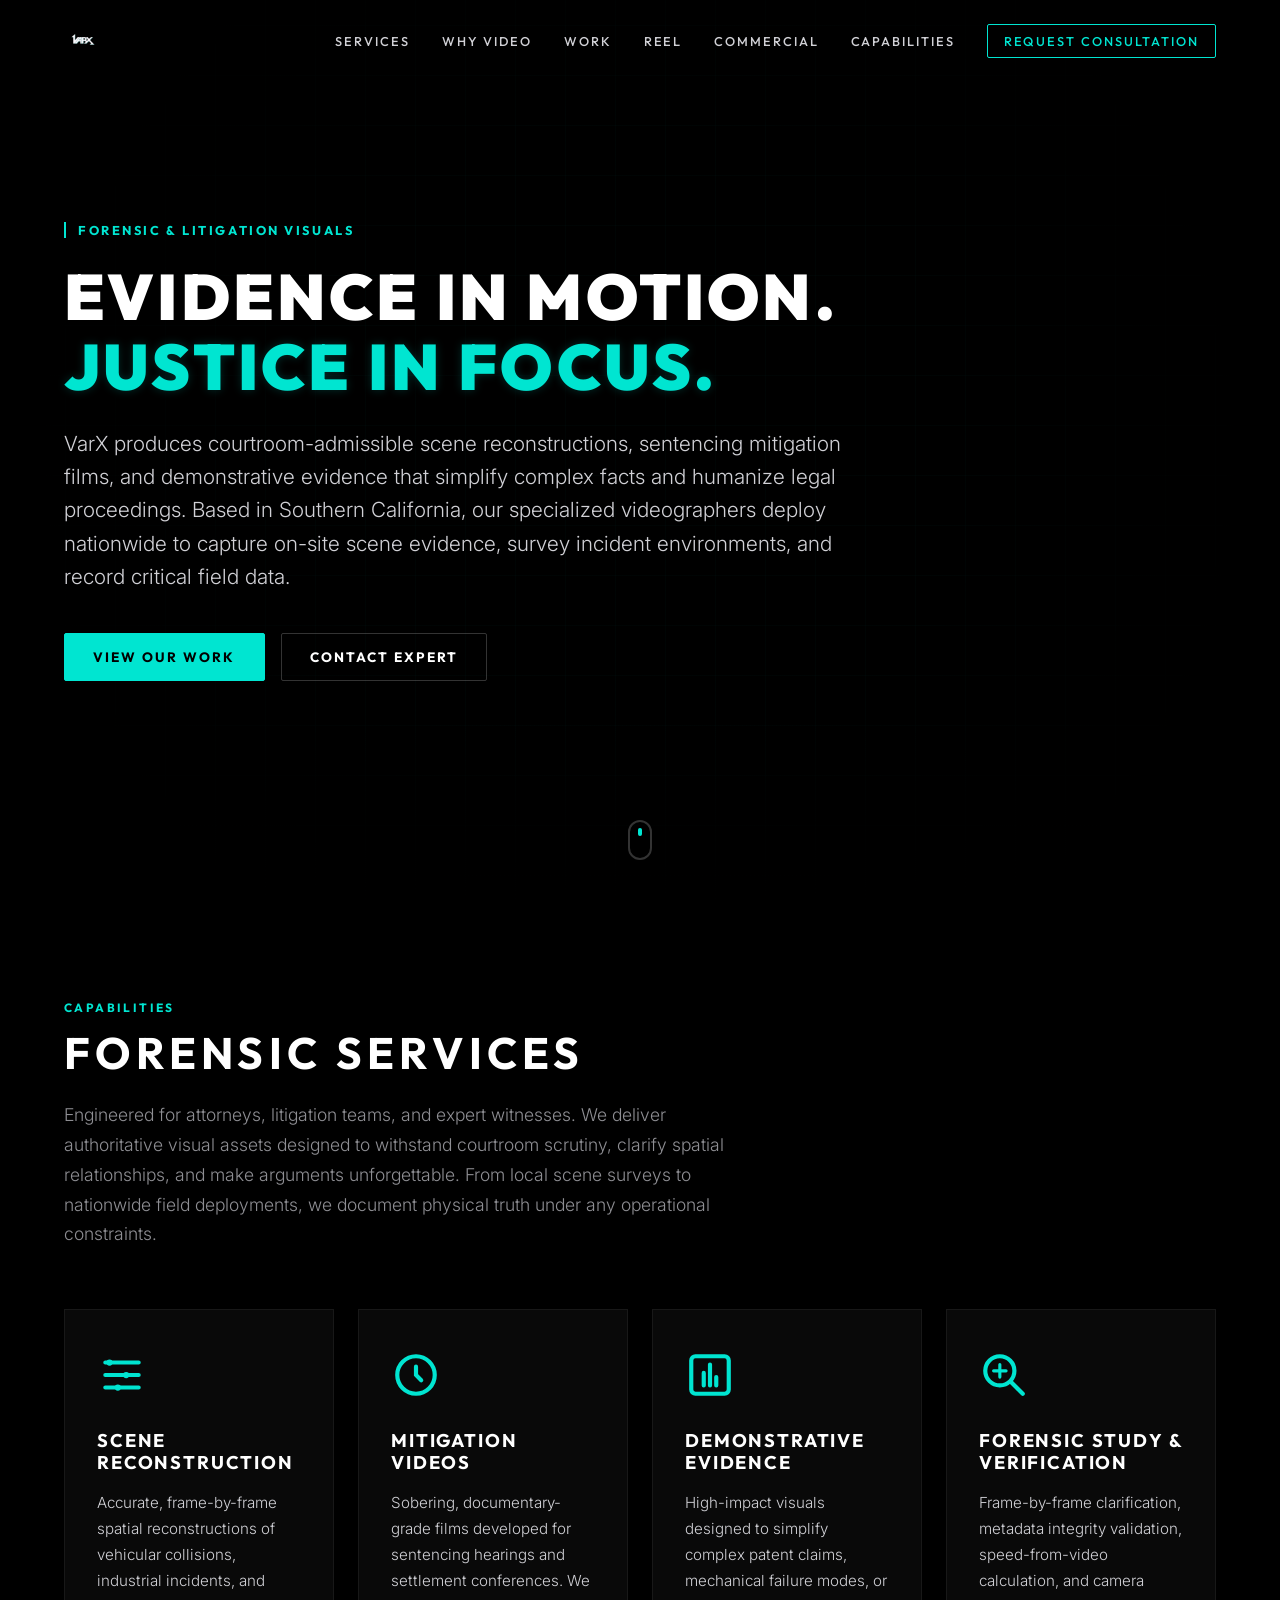
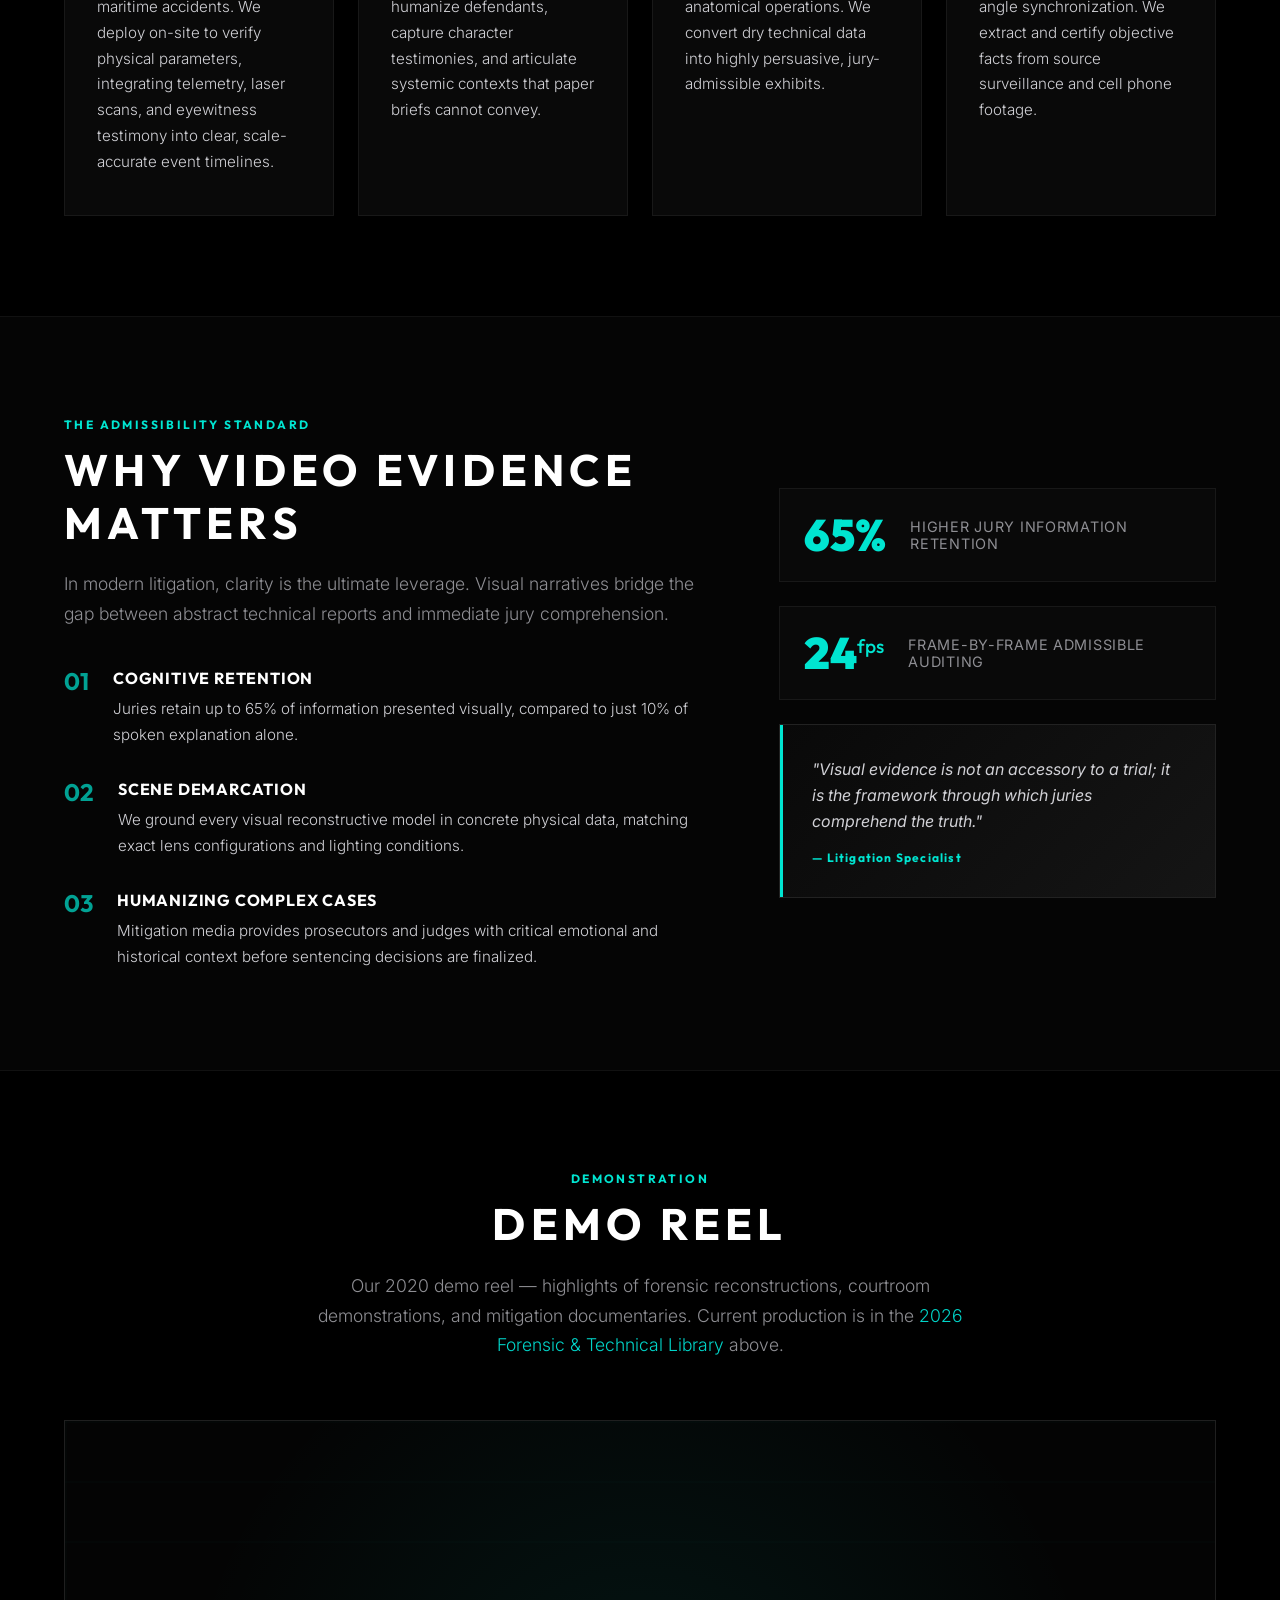
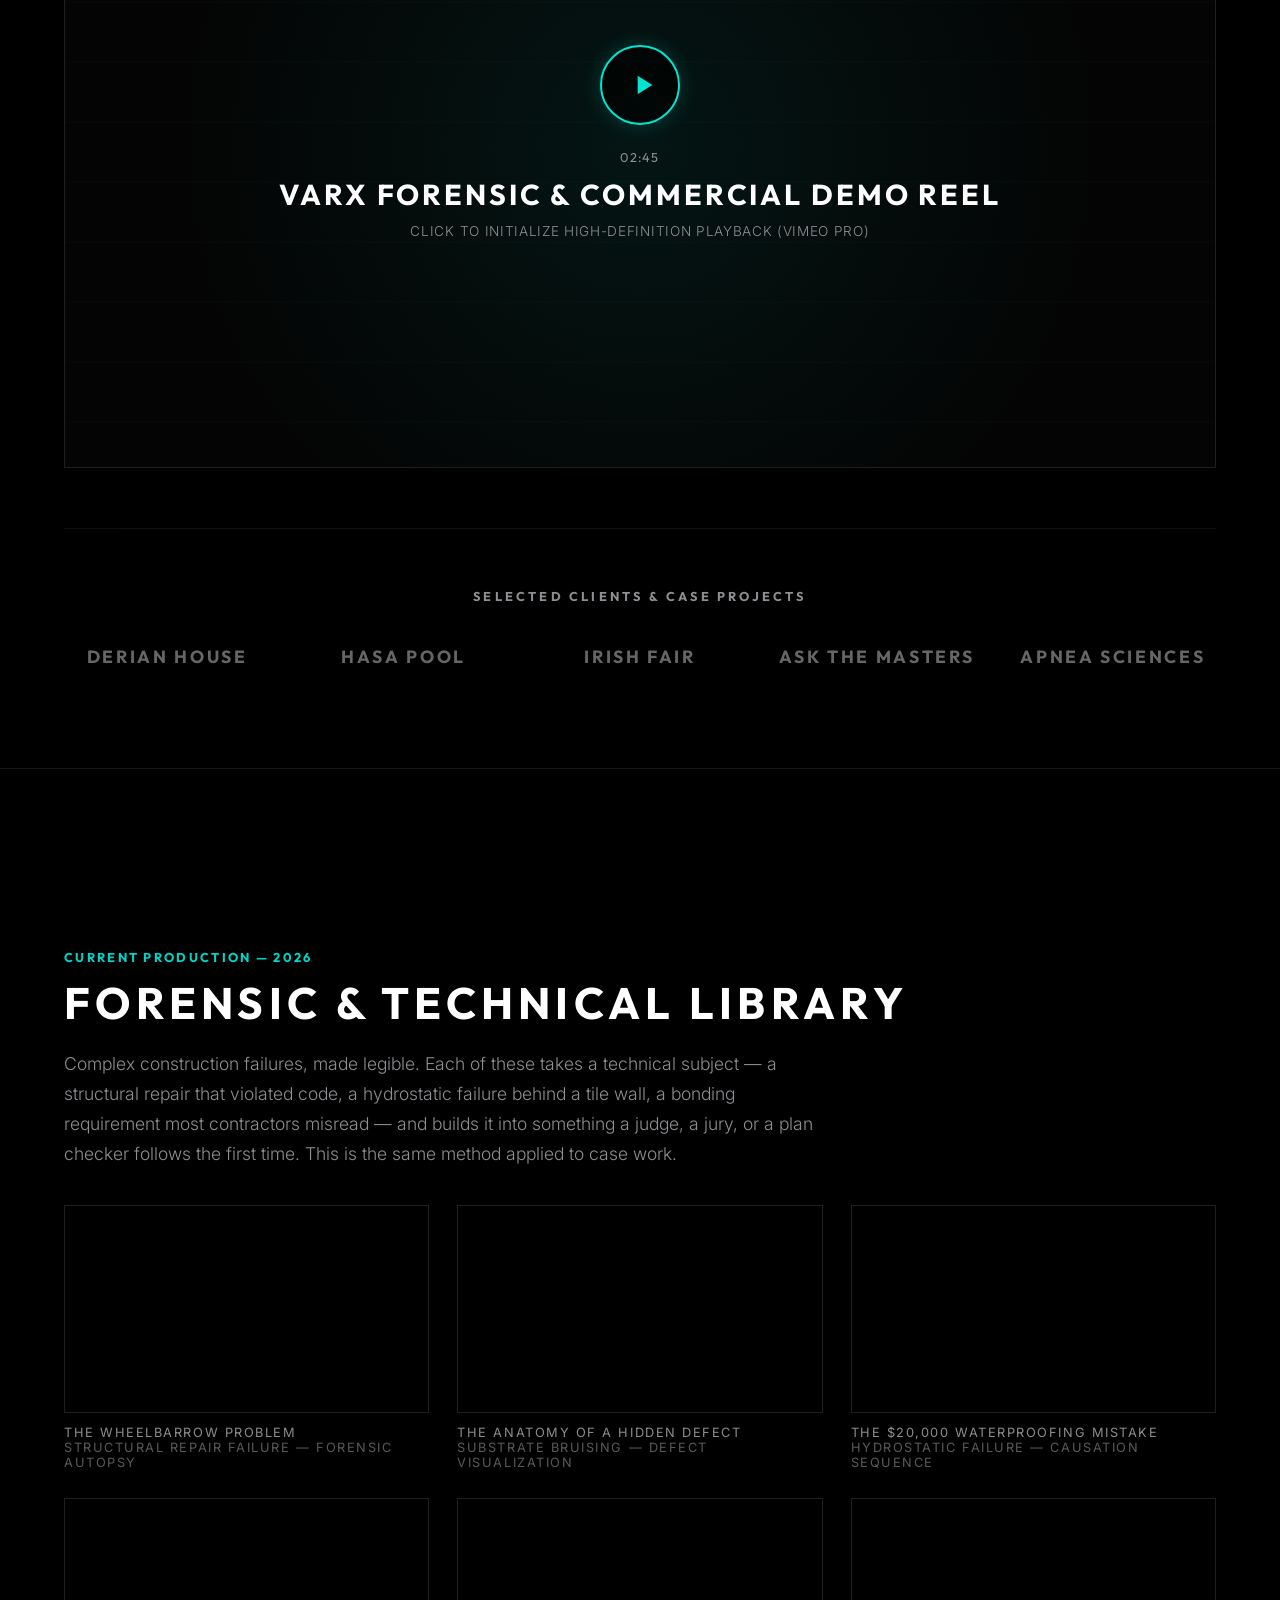
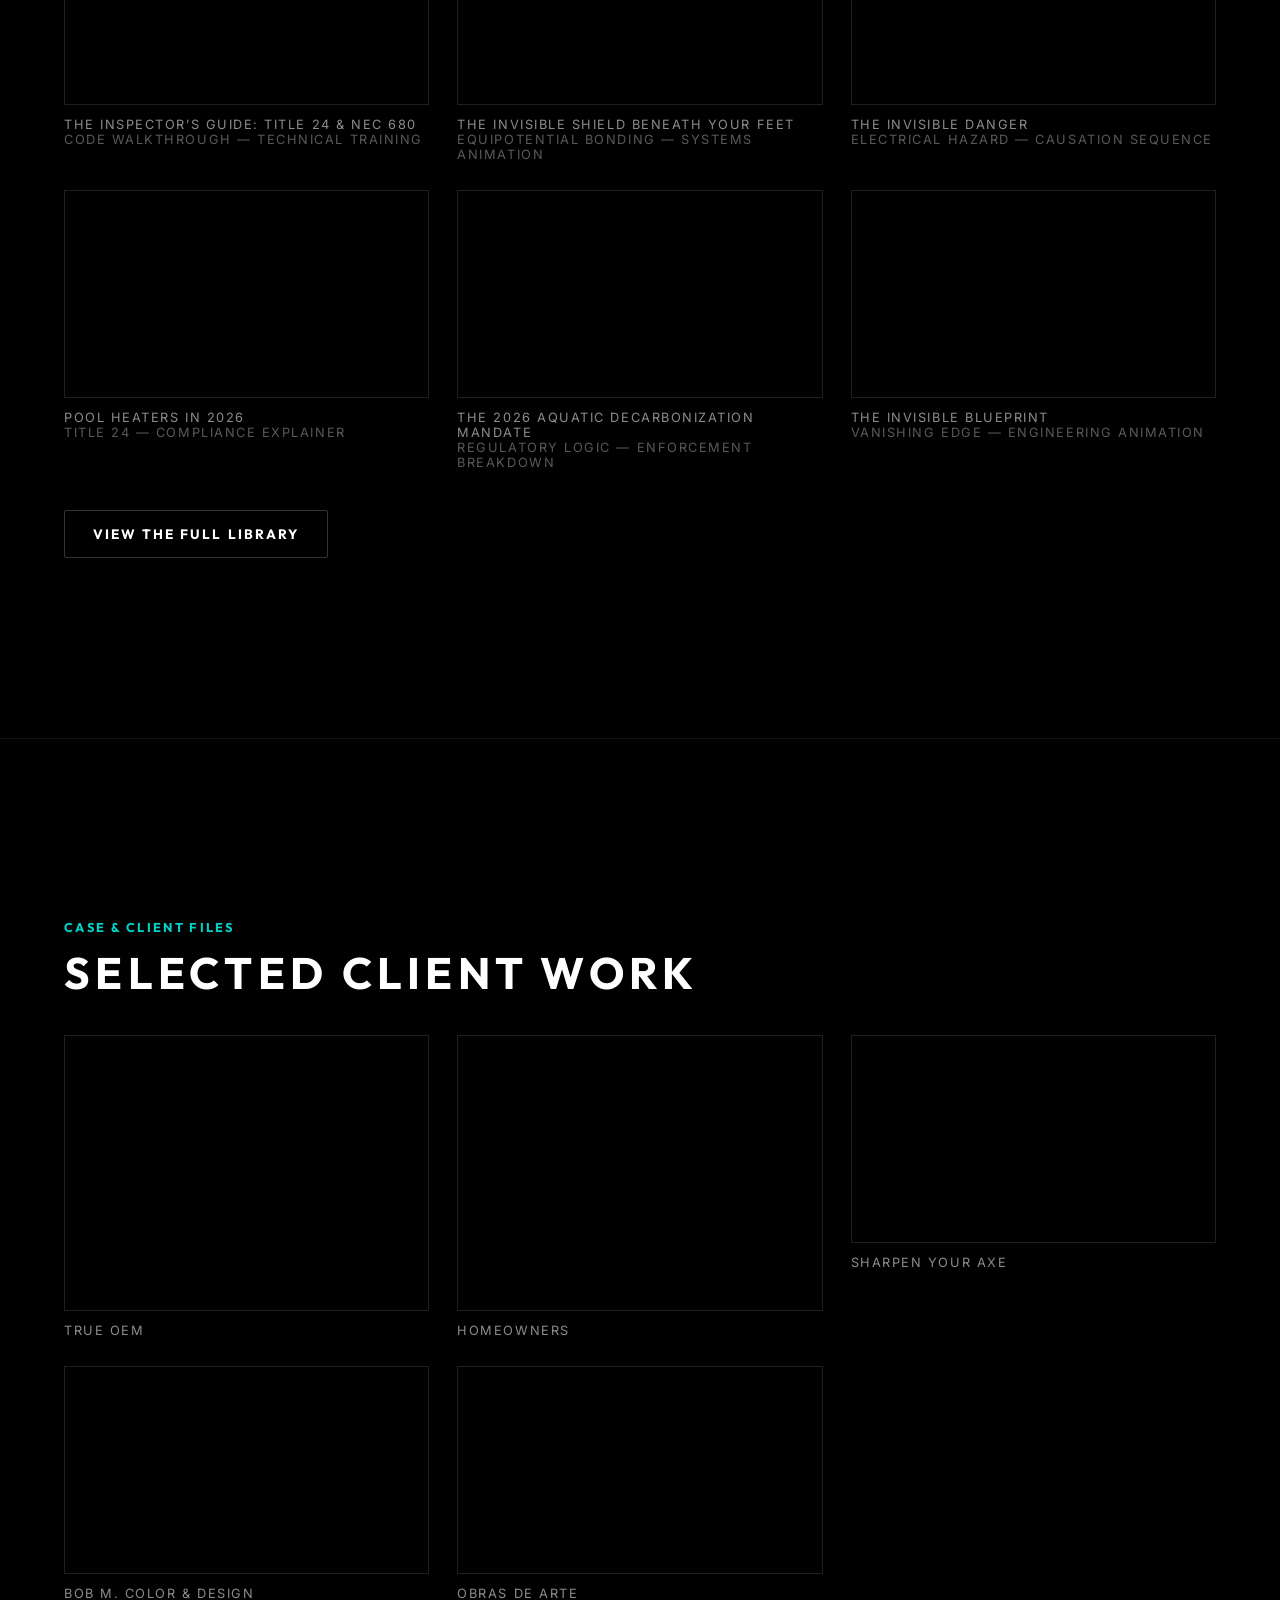
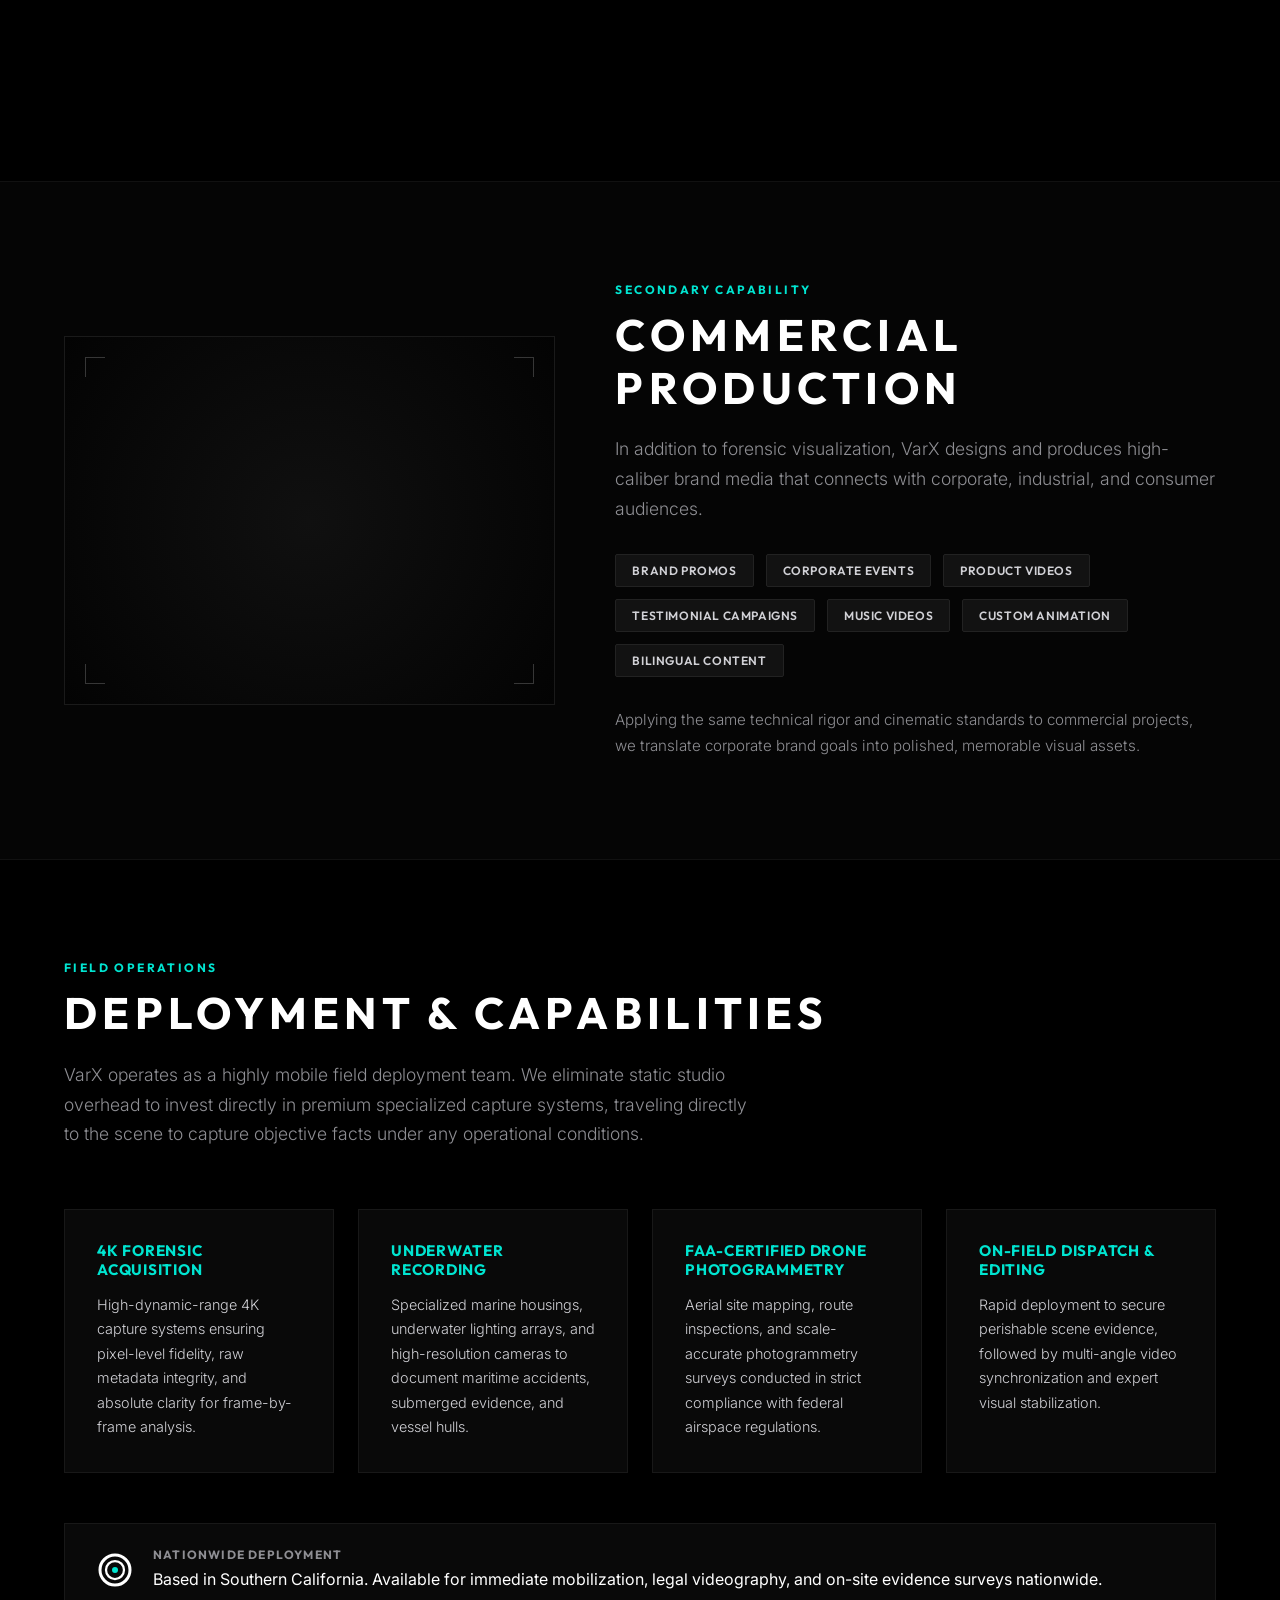
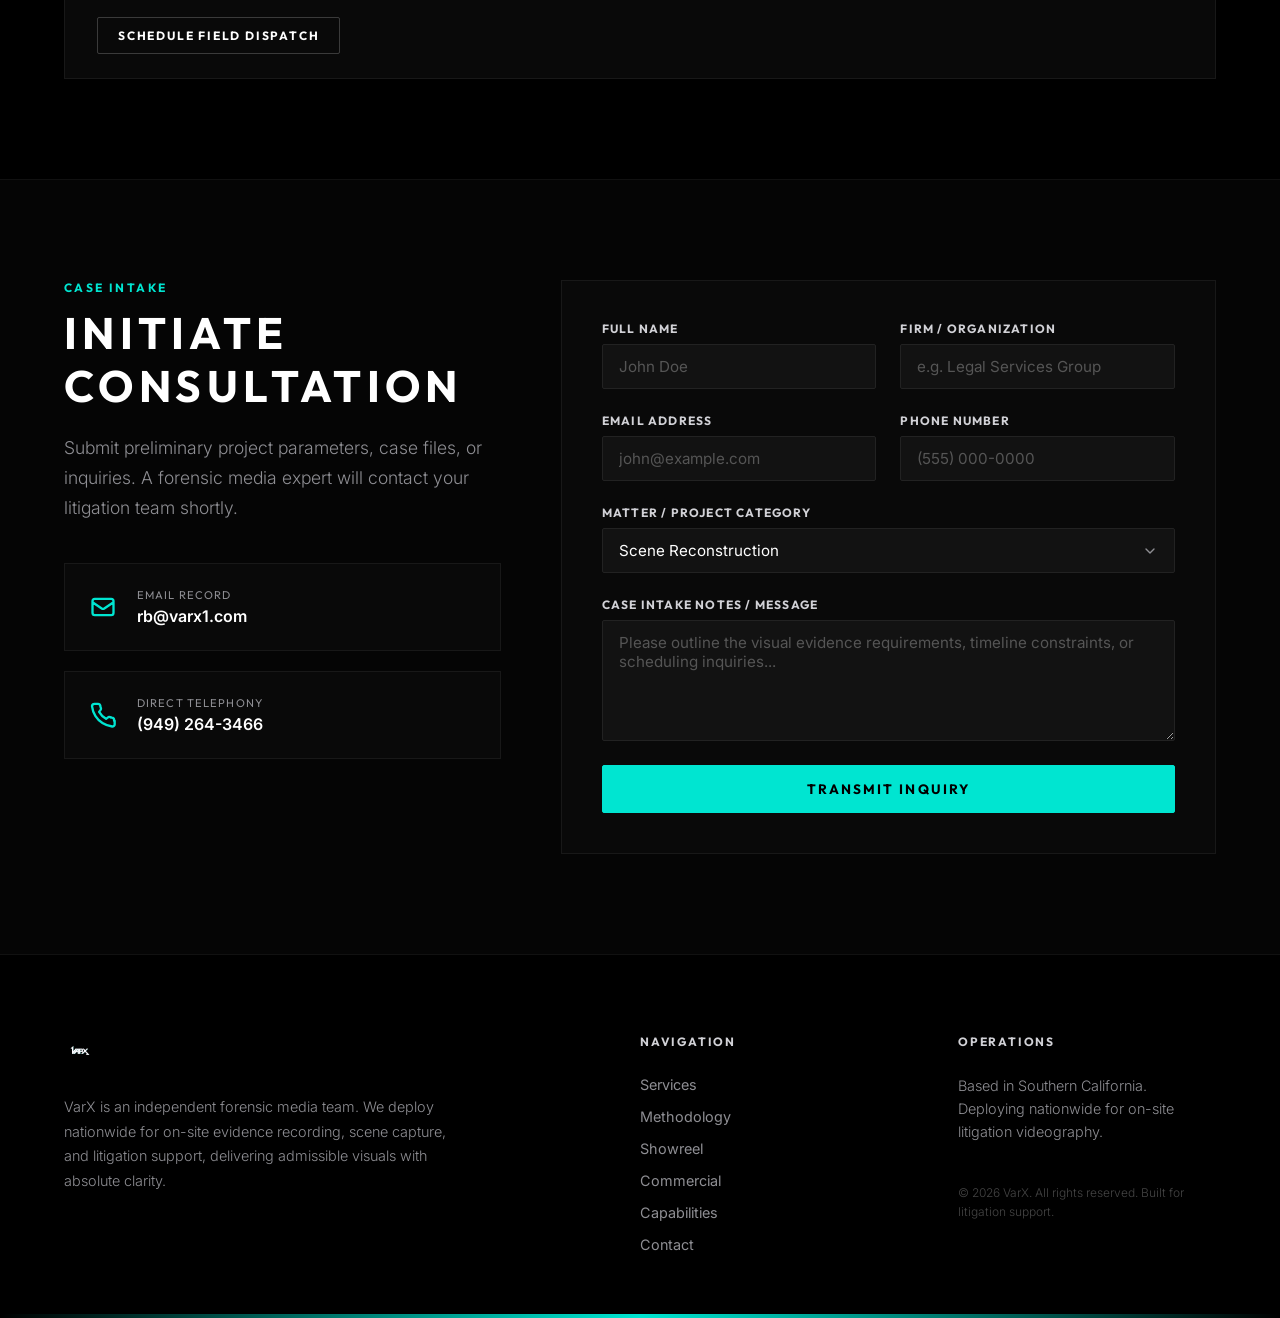
==== index.html @ 32c967e9 "Sync 2026 library (9 published videos)" ====
<!DOCTYPE html>
<html lang="en">
<head>
	<meta charset="UTF-8">
	<meta name="viewport" content="width=device-width, initial-scale=1.0">
	<meta name="description" content="VarX is a premier forensic video production team specializing in courtroom-admissible scene reconstruction, sentencing mitigation films, and demonstrative evidence for litigation teams.">
	<title>VarX | Forensic Video Production & Courtroom Demonstrative Evidence</title>
	<link rel="icon" type="image/png" href="assets/brand/varx-x-icon.png">
	<!-- Google Fonts -->
	<link rel="preconnect" href="https://fonts.googleapis.com">
	<link rel="preconnect" href="https://fonts.gstatic.com" crossorigin>
	<link href="https://fonts.googleapis.com/css2?family=Inter:wght@300;400;500;600&family=Outfit:wght@500;700;900&display=swap" rel="stylesheet">
	<!-- Style Sheet -->
	<link rel="stylesheet" href="index.css">
</head>
<body>

	<!-- Navigation -->
	<header class="main-header" id="main-header">
		<div class="header-container">
			<a href="#" class="logo-link" id="logo-link">
				<img src="assets/brand/varx-logo-black-bg.png" alt="VarX Logo" class="header-logo" id="header-logo">
			</a>
			<button class="mobile-menu-toggle" id="mobile-menu-toggle" aria-label="Toggle Navigation menu" aria-expanded="false">
				<span class="bar"></span>
				<span class="bar"></span>
				<span class="bar"></span>
			</button>
			<nav class="nav-menu" id="nav-menu">
				<ul class="nav-list">
					<li class="nav-item"><a href="#services" class="nav-link" id="nav-link-services">SERVICES</a></li>
					<li class="nav-item"><a href="#why-video" class="nav-link" id="nav-link-why">WHY VIDEO</a></li>
					<li class="nav-item"><a href="#current-work" class="nav-link" id="nav-link-current">WORK</a></li>
					<li class="nav-item"><a href="#portfolio" class="nav-link" id="nav-link-portfolio">REEL</a></li>
					<li class="nav-item"><a href="#commercial" class="nav-link" id="nav-link-commercial">COMMERCIAL</a></li>
					<li class="nav-item"><a href="#capabilities" class="nav-link" id="nav-link-capabilities">CAPABILITIES</a></li>
					<li class="nav-item"><a href="#contact" class="nav-link nav-btn" id="nav-link-contact-btn">REQUEST CONSULTATION</a></li>
				</ul>
			</nav>
		</div>
	</header>

	<!-- Hero Section -->
	<section class="hero-section" id="hero">
		<div class="grid-overlay"></div>
		<div class="hero-container">
			<div class="hero-content">
				<div class="hero-badge">FORENSIC & LITIGATION VISUALS</div>
				<h1 class="hero-title" id="hero-title">
					EVIDENCE IN MOTION.<br>
					<span class="teal-text">JUSTICE IN FOCUS.</span>
				</h1>
				<p class="hero-subtitle">
					VarX produces courtroom-admissible scene reconstructions, sentencing mitigation films, and demonstrative evidence that simplify complex facts and humanize legal proceedings. Based in Southern California, our specialized videographers deploy nationwide to capture on-site scene evidence, survey incident environments, and record critical field data.
				</p>
				<div class="hero-actions">
					<a href="#current-work" class="btn btn-primary" id="hero-cta-primary">VIEW OUR WORK</a>
					<a href="#contact" class="btn btn-secondary" id="hero-cta-secondary">CONTACT EXPERT</a>
				</div>
			</div>
		</div>
		<div class="scroll-indicator" id="scroll-indicator">
			<span class="scroll-dot"></span>
		</div>
	</section>

	<!-- Services Section (Primary) -->
	<section class="services-section" id="services">
		<div class="section-container">
			<div class="section-header">
				<span class="section-subtitle">CAPABILITIES</span>
				<h2 class="section-title">FORENSIC SERVICES</h2>
				<p class="section-description">
					Engineered for attorneys, litigation teams, and expert witnesses. We deliver authoritative visual assets designed to withstand courtroom scrutiny, clarify spatial relationships, and make arguments unforgettable. From local scene surveys to nationwide field deployments, we document physical truth under any operational constraints.
				</p>
			</div>

			<div class="services-grid">
				<!-- Service 1 -->
				<div class="service-card" id="service-reconstruction">
					<div class="service-icon-wrapper">
						<svg class="service-icon" viewBox="0 0 24 24" fill="none" xmlns="http://www.w3.org/2000/svg">
							<path d="M4 6H20M4 12H20M4 18H20" stroke="currentColor" stroke-width="2" stroke-linecap="round"/>
							<circle cx="6" cy="6" r="1.5" fill="var(--teal-color)"/>
							<circle cx="14" cy="12" r="1.5" fill="var(--teal-color)"/>
							<circle cx="10" cy="18" r="1.5" fill="var(--teal-color)"/>
						</svg>
					</div>
					<h3 class="service-title">SCENE RECONSTRUCTION</h3>
					<p class="service-text">
						Accurate, frame-by-frame spatial reconstructions of vehicular collisions, industrial incidents, and maritime accidents. We deploy on-site to verify physical parameters, integrating telemetry, laser scans, and eyewitness testimony into clear, scale-accurate event timelines.
					</p>
				</div>

				<!-- Service 2 -->
				<div class="service-card" id="service-mitigation">
					<div class="service-icon-wrapper">
						<svg class="service-icon" viewBox="0 0 24 24" fill="none" xmlns="http://www.w3.org/2000/svg">
							<path d="M12 21C16.9706 21 21 16.9706 21 12C21 7.02944 16.9706 3 12 3C7.02944 3 3 7.02944 3 12C3 16.9706 7.02944 21 12 21Z" stroke="currentColor" stroke-width="2"/>
							<path d="M12 8V12L14.5 14.5" stroke="currentColor" stroke-width="2" stroke-linecap="round"/>
						</svg>
					</div>
					<h3 class="service-title">MITIGATION VIDEOS</h3>
					<p class="service-text">
						Sobering, documentary-grade films developed for sentencing hearings and settlement conferences. We humanize defendants, capture character testimonies, and articulate systemic contexts that paper briefs cannot convey.
					</p>
				</div>

				<!-- Service 3 -->
				<div class="service-card" id="service-demonstrative">
					<div class="service-icon-wrapper">
						<svg class="service-icon" viewBox="0 0 24 24" fill="none" xmlns="http://www.w3.org/2000/svg">
							<path d="M19 3H5C3.89543 3 3 3.89543 3 5V19C3 20.1046 3.89543 21 5 21H19C20.1046 21 21 20.1046 21 19V5C21 3.89543 20.1046 3 19 3Z" stroke="currentColor" stroke-width="2" stroke-linejoin="round"/>
							<path d="M9 17V11M12 17V7M15 17V13" stroke="currentColor" stroke-width="2" stroke-linecap="round" stroke-linejoin="round"/>
						</svg>
					</div>
					<h3 class="service-title">DEMONSTRATIVE EVIDENCE</h3>
					<p class="service-text">
						High-impact visuals designed to simplify complex patent claims, mechanical failure modes, or anatomical operations. We convert dry technical data into highly persuasive, jury-admissible exhibits.
					</p>
				</div>

				<!-- Service 4 -->
				<div class="service-card" id="service-analysis">
					<div class="service-icon-wrapper">
						<svg class="service-icon" viewBox="0 0 24 24" fill="none" xmlns="http://www.w3.org/2000/svg">
							<path d="M15 15L21 21M10 17C6.13401 17 3 13.866 3 10C3 6.13401 6.13401 3 10 3C13.866 3 17 6.13401 17 10C17 13.866 13.866 17 10 17Z" stroke="currentColor" stroke-width="2" stroke-linecap="round" stroke-linejoin="round"/>
							<path d="M10 7V13M7 10H13" stroke="currentColor" stroke-width="1.5" stroke-linecap="round"/>
						</svg>
					</div>
					<h3 class="service-title">FORENSIC STUDY & VERIFICATION</h3>
					<p class="service-text">
						Frame-by-frame clarification, metadata integrity validation, speed-from-video calculation, and camera angle synchronization. We extract and certify objective facts from source surveillance and cell phone footage.
					</p>
				</div>
			</div>
		</div>
	</section>

	<!-- Why Video Section -->
	<section class="why-video-section" id="why-video">
		<div class="section-container">
			<div class="why-video-grid">
				<div class="why-video-content">
					<span class="section-subtitle">THE ADMISSIBILITY STANDARD</span>
					<h2 class="section-title">WHY VIDEO EVIDENCE MATTERS</h2>
					<p class="section-description">
						In modern litigation, clarity is the ultimate leverage. Visual narratives bridge the gap between abstract technical reports and immediate jury comprehension.
					</p>
					
					<div class="benefits-list">
						<div class="benefit-item">
							<span class="benefit-num">01</span>
							<div class="benefit-detail">
								<h4>Cognitive Retention</h4>
								<p>Juries retain up to 65% of information presented visually, compared to just 10% of spoken explanation alone.</p>
							</div>
						</div>
						<div class="benefit-item">
							<span class="benefit-num">02</span>
							<div class="benefit-detail">
								<h4>Scene Demarcation</h4>
								<p>We ground every visual reconstructive model in concrete physical data, matching exact lens configurations and lighting conditions.</p>
							</div>
						</div>
						<div class="benefit-item">
							<span class="benefit-num">03</span>
							<div class="benefit-detail">
								<h4>Humanizing Complex Cases</h4>
								<p>Mitigation media provides prosecutors and judges with critical emotional and historical context before sentencing decisions are finalized.</p>
							</div>
						</div>
					</div>
				</div>
				
				<div class="why-video-visual">
					<div class="stats-panel">
						<div class="stat-box">
							<div class="stat-value">65%</div>
							<div class="stat-label">Higher Jury Information Retention</div>
						</div>
						<div class="stat-box">
							<div class="stat-value">24<span class="stat-unit">fps</span></div>
							<div class="stat-label">Frame-by-Frame Admissible Auditing</div>
						</div>
						<div class="stat-box-large">
							<div class="stat-quote">"Visual evidence is not an accessory to a trial; it is the framework through which juries comprehend the truth."</div>
							<div class="stat-author">— Litigation Specialist</div>
						</div>
					</div>
				</div>
			</div>
		</div>
	</section>

	<!-- Showreel & Portfolio Section -->
	<section class="portfolio-section" id="portfolio">
		<div class="section-container">
			<div class="section-header text-center">
				<span class="section-subtitle">DEMONSTRATION</span>
				<h2 class="section-title">DEMO REEL</h2>
				<p class="section-description max-w-2xl mx-auto">
					Our 2020 demo reel &mdash; highlights of forensic reconstructions, courtroom demonstrations, and mitigation documentaries. Current production is in the <a href="#current-work" style="color:#00d4c8;">2026 Forensic &amp; Technical Library</a> above.
				</p>
			</div>

			<!-- Video Embed/Placeholder -->
			<div class="video-player-container" id="video-player-container">
				<div class="video-poster" id="video-poster">
					<div class="video-overlay-glow"></div>
					<div class="video-poster-content">
						<div class="play-button" id="play-button" aria-label="Play Showreel">
							<svg viewBox="0 0 24 24" fill="none" xmlns="http://www.w3.org/2000/svg">
								<path d="M8 5V19L19 12L8 5Z" fill="currentColor"/>
							</svg>
						</div>
						<span class="video-duration">02:45</span>
						<h3 class="video-poster-title">VARX FORENSIC & COMMERCIAL DEMO REEL</h3>
						<p class="video-poster-subtitle">Click to initialize high-definition playback (Vimeo Pro)</p>
					</div>
				</div>
				
				<!-- Vimeo Showreel — Varx 2020 reel_1 (Vimeo Pro ID 1197201223) -->
				<div class="iframe-wrapper hidden" id="iframe-wrapper">
					<iframe
						id="vimeo-player"
						data-src="https://player.vimeo.com/video/1197201223?badge=0&amp;autopause=0&amp;autoplay=1&amp;player_id=0&amp;app_id=58479"
						frameborder="0"
						allow="autoplay; fullscreen; picture-in-picture; clipboard-write; encrypted-media; web-share"
						referrerpolicy="strict-origin-when-cross-origin"
						title="Varx 2020 Showreel">
					</iframe>
				</div>
			</div>

			<!-- Selected Clients / Portfolio references -->
			<div class="clients-showcase">
				<h4 class="clients-title">SELECTED CLIENTS & CASE PROJECTS</h4>
				<div class="clients-list">
					<div class="client-item"><span>DERIAN HOUSE</span></div>
					<div class="client-item"><span>HASA POOL</span></div>
					<div class="client-item"><span>IRISH FAIR</span></div>
					<div class="client-item"><span>ASK THE MASTERS</span></div>
					<div class="client-item"><span>APNEA SCIENCES</span></div>
				</div>
			</div>
		</div>
	</section>

	<!-- Current Work — 2026 forensic & technical library -->
	<section class="work-section" id="current-work" style="background:#000;padding:80px 0;border-top:1px solid rgba(255,255,255,0.08);">
		<div class="section-container">
			<span class="section-subtitle" style="color:#00d4c8;letter-spacing:0.18em;text-transform:uppercase;font-size:0.8rem;">CURRENT PRODUCTION &mdash; 2026</span>
			<h2 class="section-title" style="margin-top:8px;">FORENSIC &amp; TECHNICAL LIBRARY</h2>
			<p class="section-description" style="max-width:70ch;margin-top:16px;">
				Complex construction failures, made legible. Each of these takes a technical subject &mdash; a structural repair that violated code, a hydrostatic failure behind a tile wall, a bonding requirement most contractors misread &mdash; and builds it into something a judge, a jury, or a plan checker follows the first time. This is the same method applied to case work.
			</p>
			<div style="display:grid;grid-template-columns:repeat(auto-fit,minmax(340px,1fr));gap:28px;margin-top:36px;">
				<!-- VIDEO-SYNC:START -->
				<figure style="margin:0;">
					<div style="padding:56.25% 0 0 0;position:relative;border:1px solid rgba(255,255,255,0.12);">
						<iframe src="https://www.youtube.com/embed/pvhh90274EM" loading="lazy" frameborder="0" allow="accelerometer; autoplay; clipboard-write; encrypted-media; gyroscope; picture-in-picture; web-share" allowfullscreen referrerpolicy="strict-origin-when-cross-origin" style="position:absolute;top:0;left:0;width:100%;height:100%;" title="The Wheelbarrow Problem: Why Concrete Pool Repairs Fail"></iframe>
					</div>
					<figcaption style="margin-top:12px;font-size:0.8rem;letter-spacing:0.12em;text-transform:uppercase;color:rgba(255,255,255,0.55);">The Wheelbarrow Problem<br><span style="color:rgba(255,255,255,0.35);">Structural repair failure &mdash; forensic autopsy</span></figcaption>
				</figure>
				<figure style="margin:0;">
					<div style="padding:56.25% 0 0 0;position:relative;border:1px solid rgba(255,255,255,0.12);">
						<iframe src="https://www.youtube.com/embed/ExCSAOwOp7I" loading="lazy" frameborder="0" allow="accelerometer; autoplay; clipboard-write; encrypted-media; gyroscope; picture-in-picture; web-share" allowfullscreen referrerpolicy="strict-origin-when-cross-origin" style="position:absolute;top:0;left:0;width:100%;height:100%;" title="The Anatomy of a Hidden Defect"></iframe>
					</div>
					<figcaption style="margin-top:12px;font-size:0.8rem;letter-spacing:0.12em;text-transform:uppercase;color:rgba(255,255,255,0.55);">The Anatomy of a Hidden Defect<br><span style="color:rgba(255,255,255,0.35);">Substrate bruising &mdash; defect visualization</span></figcaption>
				</figure>
				<figure style="margin:0;">
					<div style="padding:56.25% 0 0 0;position:relative;border:1px solid rgba(255,255,255,0.12);">
						<iframe src="https://www.youtube.com/embed/Vc-3XYEhwfQ" loading="lazy" frameborder="0" allow="accelerometer; autoplay; clipboard-write; encrypted-media; gyroscope; picture-in-picture; web-share" allowfullscreen referrerpolicy="strict-origin-when-cross-origin" style="position:absolute;top:0;left:0;width:100%;height:100%;" title="The $20,000 Pool Waterproofing Mistake"></iframe>
					</div>
					<figcaption style="margin-top:12px;font-size:0.8rem;letter-spacing:0.12em;text-transform:uppercase;color:rgba(255,255,255,0.55);">The $20,000 Waterproofing Mistake<br><span style="color:rgba(255,255,255,0.35);">Hydrostatic failure &mdash; causation sequence</span></figcaption>
				</figure>
				<figure style="margin:0;">
					<div style="padding:56.25% 0 0 0;position:relative;border:1px solid rgba(255,255,255,0.12);">
						<iframe src="https://www.youtube.com/embed/lLWjbPuxTXM" loading="lazy" frameborder="0" allow="accelerometer; autoplay; clipboard-write; encrypted-media; gyroscope; picture-in-picture; web-share" allowfullscreen referrerpolicy="strict-origin-when-cross-origin" style="position:absolute;top:0;left:0;width:100%;height:100%;" title="The Inspector&#x27;s Guide to Title 24 &amp; NEC 680"></iframe>
					</div>
					<figcaption style="margin-top:12px;font-size:0.8rem;letter-spacing:0.12em;text-transform:uppercase;color:rgba(255,255,255,0.55);">The Inspector&rsquo;s Guide: Title 24 &amp; NEC 680<br><span style="color:rgba(255,255,255,0.35);">Code walkthrough &mdash; technical training</span></figcaption>
				</figure>
				<figure style="margin:0;">
					<div style="padding:56.25% 0 0 0;position:relative;border:1px solid rgba(255,255,255,0.12);">
						<iframe src="https://player.vimeo.com/video/1171182725?badge=0&amp;autopause=0&amp;player_id=0&amp;app_id=58479" loading="lazy" frameborder="0" allow="fullscreen; picture-in-picture; clipboard-write; encrypted-media; web-share" referrerpolicy="strict-origin-when-cross-origin" style="position:absolute;top:0;left:0;width:100%;height:100%;" title="The Invisible Shield Beneath Your Feet"></iframe>
					</div>
					<figcaption style="margin-top:12px;font-size:0.8rem;letter-spacing:0.12em;text-transform:uppercase;color:rgba(255,255,255,0.55);">The Invisible Shield Beneath Your Feet<br><span style="color:rgba(255,255,255,0.35);">Equipotential bonding &mdash; systems animation</span></figcaption>
				</figure>
				<figure style="margin:0;">
					<div style="padding:56.25% 0 0 0;position:relative;border:1px solid rgba(255,255,255,0.12);">
						<iframe src="https://player.vimeo.com/video/1170084270?badge=0&amp;autopause=0&amp;player_id=0&amp;app_id=58479" loading="lazy" frameborder="0" allow="fullscreen; picture-in-picture; clipboard-write; encrypted-media; web-share" referrerpolicy="strict-origin-when-cross-origin" style="position:absolute;top:0;left:0;width:100%;height:100%;" title="The Invisible Danger"></iframe>
					</div>
					<figcaption style="margin-top:12px;font-size:0.8rem;letter-spacing:0.12em;text-transform:uppercase;color:rgba(255,255,255,0.55);">The Invisible Danger<br><span style="color:rgba(255,255,255,0.35);">Electrical hazard &mdash; causation sequence</span></figcaption>
				</figure>
				<figure style="margin:0;">
					<div style="padding:56.25% 0 0 0;position:relative;border:1px solid rgba(255,255,255,0.12);">
						<iframe src="https://www.youtube.com/embed/8Df2t99WRpU" loading="lazy" frameborder="0" allow="accelerometer; autoplay; clipboard-write; encrypted-media; gyroscope; picture-in-picture; web-share" allowfullscreen referrerpolicy="strict-origin-when-cross-origin" style="position:absolute;top:0;left:0;width:100%;height:100%;" title="Pool Heaters in 2026 - The Title 24 Contractor&#x27;s Guide"></iframe>
					</div>
					<figcaption style="margin-top:12px;font-size:0.8rem;letter-spacing:0.12em;text-transform:uppercase;color:rgba(255,255,255,0.55);">Pool Heaters in 2026<br><span style="color:rgba(255,255,255,0.35);">Title 24 &mdash; compliance explainer</span></figcaption>
				</figure>
				<figure style="margin:0;">
					<div style="padding:56.25% 0 0 0;position:relative;border:1px solid rgba(255,255,255,0.12);">
						<iframe src="https://player.vimeo.com/video/1173853380?badge=0&amp;autopause=0&amp;player_id=0&amp;app_id=58479" loading="lazy" frameborder="0" allow="fullscreen; picture-in-picture; clipboard-write; encrypted-media; web-share" referrerpolicy="strict-origin-when-cross-origin" style="position:absolute;top:0;left:0;width:100%;height:100%;" title="The 2026 Aquatic Decarbonization Mandate"></iframe>
					</div>
					<figcaption style="margin-top:12px;font-size:0.8rem;letter-spacing:0.12em;text-transform:uppercase;color:rgba(255,255,255,0.55);">The 2026 Aquatic Decarbonization Mandate<br><span style="color:rgba(255,255,255,0.35);">Regulatory logic &mdash; enforcement breakdown</span></figcaption>
				</figure>
				<figure style="margin:0;">
					<div style="padding:56.25% 0 0 0;position:relative;border:1px solid rgba(255,255,255,0.12);">
						<iframe src="https://www.youtube.com/embed/d-ThQG6gsOU" loading="lazy" frameborder="0" allow="accelerometer; autoplay; clipboard-write; encrypted-media; gyroscope; picture-in-picture; web-share" allowfullscreen referrerpolicy="strict-origin-when-cross-origin" style="position:absolute;top:0;left:0;width:100%;height:100%;" title="The Invisible Blueprint - Engineering the Vanishing Edge"></iframe>
					</div>
					<figcaption style="margin-top:12px;font-size:0.8rem;letter-spacing:0.12em;text-transform:uppercase;color:rgba(255,255,255,0.55);">The Invisible Blueprint<br><span style="color:rgba(255,255,255,0.35);">Vanishing edge &mdash; engineering animation</span></figcaption>
				</figure>
				<!-- VIDEO-SYNC:END -->
			</div>
			<div style="margin-top:40px;">
				<a href="https://www.youtube.com/@varx1com" class="btn btn-secondary" target="_blank" rel="noopener">VIEW THE FULL LIBRARY</a>
			</div>
		</div>
	</section>

	<!-- Selected Work — portfolio video grid (scales: add more <figure> cards here) -->
	<section class="work-section" id="work" style="background:#000;padding:80px 0;border-top:1px solid rgba(255,255,255,0.08);">
		<div class="section-container">
			<span class="section-subtitle" style="color:#00d4c8;letter-spacing:0.18em;text-transform:uppercase;font-size:0.8rem;">CASE & CLIENT FILES</span>
			<h2 class="section-title" style="margin-top:8px;">SELECTED CLIENT WORK</h2>
			<div style="display:grid;grid-template-columns:repeat(auto-fit,minmax(340px,1fr));gap:28px;margin-top:36px;">
				<!-- True OEM (Vimeo 1197340799) -->
				<figure style="margin:0;">
					<div style="padding:75% 0 0 0;position:relative;border:1px solid rgba(255,255,255,0.12);">
						<iframe src="https://player.vimeo.com/video/1197340799?badge=0&amp;autopause=0&amp;player_id=0&amp;app_id=58479" frameborder="0" allow="fullscreen; picture-in-picture; clipboard-write; encrypted-media; web-share" referrerpolicy="strict-origin-when-cross-origin" style="position:absolute;top:0;left:0;width:100%;height:100%;" title="True OEM"></iframe>
					</div>
					<figcaption style="margin-top:12px;font-size:0.8rem;letter-spacing:0.12em;text-transform:uppercase;color:rgba(255,255,255,0.55);">True OEM</figcaption>
				</figure>
				<!-- HomeOwners (Vimeo 1197342627) -->
				<figure style="margin:0;">
					<div style="padding:75% 0 0 0;position:relative;border:1px solid rgba(255,255,255,0.12);">
						<iframe src="https://player.vimeo.com/video/1197342627?badge=0&amp;autopause=0&amp;player_id=0&amp;app_id=58479" frameborder="0" allow="fullscreen; picture-in-picture; clipboard-write; encrypted-media; web-share" referrerpolicy="strict-origin-when-cross-origin" style="position:absolute;top:0;left:0;width:100%;height:100%;" title="HomeOwners"></iframe>
					</div>
					<figcaption style="margin-top:12px;font-size:0.8rem;letter-spacing:0.12em;text-transform:uppercase;color:rgba(255,255,255,0.55);">HomeOwners</figcaption>
				</figure>
				<!-- Sharpen Your Axe (Vimeo 1197351272) -->
				<figure style="margin:0;">
					<div style="padding:56.25% 0 0 0;position:relative;border:1px solid rgba(255,255,255,0.12);">
						<iframe src="https://player.vimeo.com/video/1197351272?badge=0&amp;autopause=0&amp;player_id=0&amp;app_id=58479" frameborder="0" allow="fullscreen; picture-in-picture; clipboard-write; encrypted-media; web-share" referrerpolicy="strict-origin-when-cross-origin" style="position:absolute;top:0;left:0;width:100%;height:100%;" title="Sharpen Your Axe"></iframe>
					</div>
					<figcaption style="margin-top:12px;font-size:0.8rem;letter-spacing:0.12em;text-transform:uppercase;color:rgba(255,255,255,0.55);">Sharpen Your Axe</figcaption>
				</figure>
				<!-- Bob M. Color & Design (Vimeo 1197353450) -->
				<figure style="margin:0;">
					<div style="padding:56.25% 0 0 0;position:relative;border:1px solid rgba(255,255,255,0.12);">
						<iframe src="https://player.vimeo.com/video/1197353450?badge=0&amp;autopause=0&amp;player_id=0&amp;app_id=58479" frameborder="0" allow="fullscreen; picture-in-picture; clipboard-write; encrypted-media; web-share" referrerpolicy="strict-origin-when-cross-origin" style="position:absolute;top:0;left:0;width:100%;height:100%;" title="Bob M. Color &amp; Design"></iframe>
					</div>
					<figcaption style="margin-top:12px;font-size:0.8rem;letter-spacing:0.12em;text-transform:uppercase;color:rgba(255,255,255,0.55);">Bob M. Color &amp; Design</figcaption>
				</figure>
				<!-- Obras de Arte (Vimeo 1197356580) -->
				<figure style="margin:0;">
					<div style="padding:56.25% 0 0 0;position:relative;border:1px solid rgba(255,255,255,0.12);">
						<iframe src="https://player.vimeo.com/video/1197356580?badge=0&amp;autopause=0&amp;player_id=0&amp;app_id=58479" frameborder="0" allow="fullscreen; picture-in-picture; clipboard-write; encrypted-media; web-share" referrerpolicy="strict-origin-when-cross-origin" style="position:absolute;top:0;left:0;width:100%;height:100%;" title="Obras de Arte"></iframe>
					</div>
					<figcaption style="margin-top:12px;font-size:0.8rem;letter-spacing:0.12em;text-transform:uppercase;color:rgba(255,255,255,0.55);">Obras de Arte</figcaption>
				</figure>
			</div>
		</div>
	</section>

	<!-- Commercial Production Section (Secondary) -->
	<section class="commercial-section" id="commercial">
		<div class="section-container">
			<div class="commercial-grid">
				<div class="commercial-visual">
					<div class="commercial-image-placeholder">
						<div class="focus-reticle top-left"></div>
						<div class="focus-reticle top-right"></div>
						<div class="focus-reticle bottom-left"></div>
						<div class="focus-reticle bottom-right"></div>
						<!-- Vimeo: Varx smoke promo final (ID 1197224105) -->
						<div style="padding:56.25% 0 0 0;position:relative;width:100%;">
							<iframe
								src="https://player.vimeo.com/video/1197224105?badge=0&amp;autopause=0&amp;player_id=0&amp;app_id=58479"
								frameborder="0"
								allow="autoplay; fullscreen; picture-in-picture; clipboard-write; encrypted-media; web-share"
								referrerpolicy="strict-origin-when-cross-origin"
								style="position:absolute;top:0;left:0;width:100%;height:100%;"
								title="Varx smoke promo final">
							</iframe>
						</div>
					</div>
				</div>

				<div class="commercial-content">
					<span class="section-subtitle">SECONDARY CAPABILITY</span>
					<h2 class="section-title">COMMERCIAL PRODUCTION</h2>
					<p class="section-description">
						In addition to forensic visualization, VarX designs and produces high-caliber brand media that connects with corporate, industrial, and consumer audiences.
					</p>
					
					<div class="commercial-services">
						<div class="c-service-pill">Brand Promos</div>
						<div class="c-service-pill">Corporate Events</div>
						<div class="c-service-pill">Product Videos</div>
						<div class="c-service-pill">Testimonial Campaigns</div>
						<div class="c-service-pill">Music Videos</div>
						<div class="c-service-pill">Custom Animation</div>
						<div class="c-service-pill">Bilingual Content</div>
					</div>

					<p class="commercial-note">
						Applying the same technical rigor and cinematic standards to commercial projects, we translate corporate brand goals into polished, memorable visual assets.
					</p>
				</div>
			</div>
		</div>
	</section>

	<!-- Capabilities Section -->
	<section class="capabilities-section" id="capabilities">
		<div class="section-container">
			<div class="section-header">
				<span class="section-subtitle">FIELD OPERATIONS</span>
				<h2 class="section-title">DEPLOYMENT & CAPABILITIES</h2>
				<p class="section-description">
					VarX operates as a highly mobile field deployment team. We eliminate static studio overhead to invest directly in premium specialized capture systems, traveling directly to the scene to capture objective facts under any operational conditions.
				</p>
			</div>

			<div class="capabilities-grid">
				<div class="capabilities-card" id="feat-4k">
					<h4>4K Forensic Acquisition</h4>
					<p>High-dynamic-range 4K capture systems ensuring pixel-level fidelity, raw metadata integrity, and absolute clarity for frame-by-frame analysis.</p>
				</div>
				<div class="capabilities-card" id="feat-underwater">
					<h4>Underwater Recording</h4>
					<p>Specialized marine housings, underwater lighting arrays, and high-resolution cameras to document maritime accidents, submerged evidence, and vessel hulls.</p>
				</div>
				<div class="capabilities-card" id="feat-aerial">
					<h4>FAA-Certified Drone Photogrammetry</h4>
					<p>Aerial site mapping, route inspections, and scale-accurate photogrammetry surveys conducted in strict compliance with federal airspace regulations.</p>
				</div>
				<div class="capabilities-card" id="feat-sync">
					<h4>On-Field Dispatch & Editing</h4>
					<p>Rapid deployment to secure perishable scene evidence, followed by multi-angle video synchronization and expert visual stabilization.</p>
				</div>
			</div>

			<div class="capabilities-panel">
				<div class="address-details">
					<div class="address-icon">
						<svg viewBox="0 0 24 24" fill="none" xmlns="http://www.w3.org/2000/svg">
							<circle cx="12" cy="12" r="10" stroke="currentColor" stroke-width="2"/>
							<circle cx="12" cy="12" r="6" stroke="currentColor" stroke-width="1.5"/>
							<circle cx="12" cy="12" r="2" fill="var(--teal-color)"/>
						</svg>
					</div>
					<div>
						<h5>NATIONWIDE DEPLOYMENT</h5>
						<p>Based in Southern California. Available for immediate mobilization, legal videography, and on-site evidence surveys nationwide.</p>
					</div>
				</div>
				<a href="#contact" class="btn btn-secondary btn-sm" id="dispatch-link">SCHEDULE FIELD DISPATCH</a>
			</div>
		</div>
	</section>

	<!-- Contact Section -->
	<section class="contact-section" id="contact">
		<div class="section-container">
			<div class="contact-grid">
				<div class="contact-info-panel">
					<span class="section-subtitle">CASE INTAKE</span>
					<h2 class="section-title">INITIATE CONSULTATION</h2>
					<p class="section-description">
						Submit preliminary project parameters, case files, or inquiries. A forensic media expert will contact your litigation team shortly.
					</p>

					<div class="contact-methods">
						<a href="mailto:rb@varx1.com" class="method-card" id="contact-email">
							<div class="method-icon">
								<svg viewBox="0 0 24 24" fill="none" xmlns="http://www.w3.org/2000/svg">
									<path d="M3 8L10.8906 13.2604C11.5624 13.7083 12.4376 13.7083 13.1094 13.2604L21 8M5 19H19C20.1046 19 21 18.1046 21 17V7C21 5.89543 20.1046 5 19 5H5C3.89543 5 3 5.89543 3 7V17C3 18.1046 3.89543 19 5 19Z" stroke="currentColor" stroke-width="2" stroke-linecap="round" stroke-linejoin="round"/>
								</svg>
							</div>
							<div class="method-details">
								<span>EMAIL RECORD</span>
								<strong>rb@varx1.com</strong>
							</div>
						</a>

						<a href="tel:+19492643466" class="method-card" id="contact-phone">
							<div class="method-icon">
								<svg viewBox="0 0 24 24" fill="none" xmlns="http://www.w3.org/2000/svg">
									<path d="M22 16.92V19.92C22.0011 20.1934 21.9441 20.4638 21.8327 20.7144C21.7213 20.965 21.5583 21.1895 21.3538 21.3735C21.1493 21.5575 20.9084 21.6963 20.6461 21.7811C20.3837 21.8659 20.1064 21.8947 19.83 21.86C16.8999 21.5422 14.0577 20.5317 11.53 18.91C9.13324 17.3807 7.09459 15.3421 5.565 12.945C3.93512 10.4042 2.92383 7.54593 2.612 4.60001C2.57726 4.32486 2.60579 4.0487 2.69584 3.78749C2.78589 3.52629 2.93512 3.28653 3.13437 3.08331C3.33361 2.8801 3.578 2.7185 3.85232 2.60846C4.12665 2.49842 4.424 2.44265 4.723 2.44501H7.723C8.2117 2.44026 8.68412 2.62479 9.0436 2.96085C9.40308 3.2969 9.62241 3.75913 9.657 4.25401C9.72145 4.79255 9.87309 5.31688 10.109 5.81601C10.2458 6.10427 10.3015 6.42533 10.2709 6.74415C10.2403 7.06297 10.1248 7.36671 9.936 7.62201L8.666 9.32201C10.0801 11.8105 12.1345 13.8649 14.623 15.279L16.323 14.009C16.5783 13.8202 16.882 13.7047 17.2008 13.6741C17.5197 13.6435 17.8407 13.6992 18.129 13.836C18.6281 14.0719 19.1525 14.2236 19.691 14.288C20.191 14.323 20.6576 14.5457 20.9942 14.9101C21.3307 15.2745 21.5126 15.7533 21.503 16.249V16.92Z" stroke="currentColor" stroke-width="2" stroke-linecap="round" stroke-linejoin="round"/>
								</svg>
							</div>
							<div class="method-details">
								<span>DIRECT TELEPHONY</span>
								<strong>(949) 264-3466</strong>
							</div>
						</a>
					</div>
				</div>

				<div class="contact-form-panel">
					<!-- Formspree Integration -->
					<!-- TODO: replace YOUR_FORM_ID -->
					<form action="https://formspree.io/f/YOUR_FORM_ID" method="POST" class="contact-form" id="contact-form">
						<div class="form-row">
							<div class="form-group">
								<label for="contact-name">FULL NAME</label>
								<input type="text" id="contact-name" name="name" required placeholder="John Doe">
							</div>
							<div class="form-group">
								<label for="contact-org">FIRM / ORGANIZATION</label>
								<input type="text" id="contact-org" name="organization" placeholder="e.g. Legal Services Group">
							</div>
						</div>
						
						<div class="form-row">
							<div class="form-group">
								<label for="contact-email-input">EMAIL ADDRESS</label>
								<input type="email" id="contact-email-input" name="email" required placeholder="john@example.com">
							</div>
							<div class="form-group">
								<label for="contact-phone-input">PHONE NUMBER</label>
								<input type="tel" id="contact-phone-input" name="phone" placeholder="(555) 000-0000">
							</div>
						</div>

						<div class="form-group">
							<label for="contact-service">MATTER / PROJECT CATEGORY</label>
							<select id="contact-service" name="category">
								<option value="reconstruction">Scene Reconstruction</option>
								<option value="mitigation">Mitigation / Sentencing support</option>
								<option value="demonstrative">Courtroom Demonstrative Evidence</option>
								<option value="forensic-analysis">Forensic Video Analysis</option>
								<option value="commercial">Commercial / Brand Video</option>
								<option value="other">Other Inquiry</option>
							</select>
						</div>

						<div class="form-group">
							<label for="contact-message">CASE INTAKE NOTES / MESSAGE</label>
							<textarea id="contact-message" name="message" rows="5" required placeholder="Please outline the visual evidence requirements, timeline constraints, or scheduling inquiries..."></textarea>
						</div>

						<button type="submit" class="btn btn-primary btn-block" id="form-submit-btn">TRANSMIT INQUIRY</button>
					</form>
				</div>
			</div>
		</div>
	</section>

	<!-- Footer -->
	<footer class="main-footer" id="main-footer">
		<div class="section-container footer-container">
			<div class="footer-brand">
				<img src="assets/brand/varx-logo-black-bg.png" alt="VarX Logo" class="footer-logo">
				<p>VarX is an independent forensic media team. We deploy nationwide for on-site evidence recording, scene capture, and litigation support, delivering admissible visuals with absolute clarity.</p>
			</div>
			
			<div class="footer-links-group">
				<h5>NAVIGATION</h5>
				<ul>
					<li><a href="#services">Services</a></li>
					<li><a href="#why-video">Methodology</a></li>
					<li><a href="#portfolio">Showreel</a></li>
					<li><a href="#commercial">Commercial</a></li>
					<li><a href="#capabilities">Capabilities</a></li>
					<li><a href="#contact">Contact</a></li>
				</ul>
			</div>

			<div class="footer-info">
				<h5>OPERATIONS</h5>
				<p>Based in Southern California.<br>Deploying nationwide for on-site litigation videography.</p>
				<p class="footer-legal">&copy; 2026 VarX. All rights reserved. Built for litigation support.</p>
			</div>
		</div>
		<div class="footer-accent-bar"></div>
	</footer>

	<!-- Interactive Behaviors -->
	<script>
		// Mobile Menu Toggle
		const menuToggle = document.getElementById('mobile-menu-toggle');
		const navMenu = document.getElementById('nav-menu');

		menuToggle.addEventListener('click', () => {
			const isExpanded = menuToggle.getAttribute('aria-expanded') === 'true';
			menuToggle.setAttribute('aria-expanded', !isExpanded);
			menuToggle.classList.toggle('active');
			navMenu.classList.toggle('active');
		});

		// Close mobile menu when links are clicked
		const navLinks = document.querySelectorAll('.nav-link');
		navLinks.forEach(link => {
			link.addEventListener('click', () => {
				menuToggle.setAttribute('aria-expanded', 'false');
				menuToggle.classList.remove('active');
				navMenu.classList.remove('remove');
				navMenu.classList.remove('active');
			});
		});

		// Header Background Change on Scroll
		const header = document.getElementById('main-header');
		window.addEventListener('scroll', () => {
			if (window.scrollY > 50) {
				header.classList.add('scrolled');
			} else {
				header.classList.remove('scrolled');
			}
		});

		// Video Player Activation — load + autoplay Vimeo on click
		const videoPoster = document.getElementById('video-poster');
		const playButton = document.getElementById('play-button');
		const iframeWrapper = document.getElementById('iframe-wrapper');
		const vimeoPlayer = document.getElementById('vimeo-player');

		const startVideo = () => {
			videoPoster.classList.add('hidden');
			// Load the iframe only on click (so it doesn't autoplay/load on page open), then reveal it.
			if (vimeoPlayer && !vimeoPlayer.src) {
				vimeoPlayer.src = vimeoPlayer.dataset.src;
			}
			iframeWrapper.classList.remove('hidden');
		};

		videoPoster.addEventListener('click', startVideo);
		playButton.addEventListener('click', (e) => {
			e.stopPropagation();
			startVideo();
		});
	</script>
</body>
</html>
---- index.css ----
/* 
	VarX CSS Style Sheet
	Indentation: Tabs (User preference)
*/

:root {
	--bg-color: #000000;
	--card-bg: #090909;
	--card-border: #181818;
	--card-border-hover: #00e5d1;
	--text-color: #ffffff;
	--text-muted: #8e8e93;
	--text-muted-light: #d1d1d6;
	--teal-color: #00e5d1;
	--teal-glow: rgba(0, 229, 209, 0.25);
	--teal-dark: #008f82;
	--red-color: #ff3b30;
	--header-height: 80px;
	--header-bg: rgba(0, 0, 0, 0.85);
	--font-title: 'Outfit', sans-serif;
	--font-body: 'Inter', sans-serif;
	--transition-speed: 0.3s;
}

/* Reset & Base Styles */
* {
	box-sizing: border-box;
	margin: 0;
	padding: 0;
}

html {
	scroll-behavior: smooth;
	background-color: var(--bg-color);
	color: var(--text-color);
	font-family: var(--font-body);
	-webkit-font-smoothing: antialiased;
}

body {
	overflow-x: hidden;
}

/* Custom Scrollbar */
::-webkit-scrollbar {
	width: 8px;
}
::-webkit-scrollbar-track {
	background: #000000;
}
::-webkit-scrollbar-thumb {
	background: #1a1a1a;
	border-radius: 4px;
}
::-webkit-scrollbar-thumb:hover {
	background: var(--teal-color);
}

/* Typography */
h1, h2, h3, h4, h5, h6 {
	font-family: var(--font-title);
	text-transform: uppercase;
	letter-spacing: 0.12em;
	font-weight: 700;
	line-height: 1.2;
}

p {
	font-size: 1rem;
	line-height: 1.7;
	color: var(--text-muted-light);
	font-weight: 300;
}

a {
	color: inherit;
	text-decoration: none;
	transition: color var(--transition-speed) ease;
}

/* Utility Layouts & Classes */
.section-container {
	max-width: 1200px;
	margin: 0 auto;
	padding: 100px 24px;
}

.text-center {
	text-align: center;
}

.teal-text {
	color: var(--teal-color);
	text-shadow: 0 0 10px rgba(0, 229, 209, 0.2);
}

.hidden {
	display: none !important;
}

.max-w-2xl {
	max-width: 42rem;
}

.mx-auto {
	margin-left: auto;
	margin-right: auto;
}

/* Buttons */
.btn {
	display: inline-flex;
	align-items: center;
	justify-content: center;
	padding: 14px 28px;
	font-family: var(--font-title);
	font-size: 0.85rem;
	font-weight: 700;
	letter-spacing: 0.15em;
	text-transform: uppercase;
	border-radius: 2px;
	transition: all var(--transition-speed) ease;
	cursor: pointer;
}

.btn-primary {
	background-color: var(--teal-color);
	color: #000000;
	border: 1px solid var(--teal-color);
}

.btn-primary:hover {
	background-color: transparent;
	color: var(--teal-color);
	box-shadow: 0 0 15px var(--teal-glow);
}

.btn-secondary {
	background-color: transparent;
	color: var(--text-color);
	border: 1px solid rgba(255, 255, 255, 0.2);
}

.btn-secondary:hover {
	border-color: var(--teal-color);
	color: var(--teal-color);
	box-shadow: 0 0 15px var(--teal-glow);
}

.btn-sm {
	padding: 10px 20px;
	font-size: 0.75rem;
}

.btn-block {
	display: flex;
	width: 100%;
}

/* Header & Navigation */
.main-header {
	position: fixed;
	top: 0;
	left: 0;
	width: 100%;
	height: var(--header-height);
	background-color: transparent;
	z-index: 1000;
	transition: background-color var(--transition-speed) ease, border-bottom var(--transition-speed) ease;
	border-bottom: 1px solid transparent;
}

.main-header.scrolled {
	background-color: var(--header-bg);
	backdrop-filter: blur(12px);
	border-bottom: 1px solid #111111;
}

.header-container {
	max-width: 1200px;
	height: 100%;
	margin: 0 auto;
	padding: 0 24px;
	display: flex;
	align-items: center;
	justify-content: space-between;
}

.logo-link {
	display: flex;
	align-items: center;
}

.header-logo {
	height: 38px;
	width: auto;
}

.nav-menu {
	display: flex;
	align-items: center;
}

.nav-list {
	display: flex;
	list-style: none;
	align-items: center;
	gap: 32px;
}

.nav-link {
	font-family: var(--font-title);
	font-size: 0.8rem;
	font-weight: 500;
	letter-spacing: 0.15em;
	color: var(--text-muted-light);
	position: relative;
}

.nav-link:hover {
	color: var(--teal-color);
}

.nav-link:not(.nav-btn)::after {
	content: '';
	position: absolute;
	bottom: -4px;
	left: 0;
	width: 0;
	height: 1px;
	background-color: var(--teal-color);
	transition: width var(--transition-speed) ease;
}

.nav-link:not(.nav-btn):hover::after {
	width: 100%;
}

.nav-btn {
	background-color: transparent;
	color: var(--teal-color);
	border: 1px solid var(--teal-color);
	padding: 8px 16px;
	border-radius: 2px;
	transition: all var(--transition-speed) ease;
}

.nav-btn:hover {
	background-color: var(--teal-color);
	color: #000000;
	box-shadow: 0 0 10px var(--teal-glow);
}

/* Mobile Menu Toggle */
.mobile-menu-toggle {
	display: none;
	background: transparent;
	border: none;
	cursor: pointer;
	width: 30px;
	height: 24px;
	position: relative;
	z-index: 1100;
}

.mobile-menu-toggle .bar {
	display: block;
	width: 100%;
	height: 2px;
	background-color: var(--text-color);
	position: absolute;
	transition: transform var(--transition-speed) ease, opacity var(--transition-speed) ease;
}

.mobile-menu-toggle .bar:nth-child(1) { top: 0; }
.mobile-menu-toggle .bar:nth-child(2) { top: 11px; }
.mobile-menu-toggle .bar:nth-child(3) { top: 22px; }

.mobile-menu-toggle.active .bar:nth-child(1) {
	transform: translateY(11px) rotate(45deg);
}

.mobile-menu-toggle.active .bar:nth-child(2) {
	opacity: 0;
}

.mobile-menu-toggle.active .bar:nth-child(3) {
	transform: translateY(-11px) rotate(-45deg);
}

/* Hero Section */
.hero-section {
	height: 100vh;
	width: 100%;
	display: flex;
	align-items: center;
	position: relative;
	background-color: #000000;
	overflow: hidden;
}

.grid-overlay {
	position: absolute;
	top: 0;
	left: 0;
	width: 100%;
	height: 100%;
	background-image: 
		linear-gradient(rgba(0, 229, 209, 0.02) 1px, transparent 1px),
		linear-gradient(90deg, rgba(0, 229, 209, 0.02) 1px, transparent 1px);
	background-size: 50px 50px;
	background-position: center;
	mask-image: radial-gradient(circle at center, black 40%, transparent 80%);
	pointer-events: none;
}

.hero-section::after {
	content: '';
	position: absolute;
	bottom: 0;
	left: 0;
	width: 100%;
	height: 200px;
	background: linear-gradient(transparent, #000000);
	pointer-events: none;
}

.hero-container {
	max-width: 1200px;
	width: 100%;
	margin: 0 auto;
	padding: 0 24px;
	position: relative;
	z-index: 10;
}

.hero-content {
	max-width: 800px;
}

.hero-badge {
	font-family: var(--font-title);
	font-size: 0.8rem;
	font-weight: 700;
	letter-spacing: 0.2em;
	color: var(--teal-color);
	margin-bottom: 24px;
	display: inline-block;
	border-left: 2px solid var(--teal-color);
	padding-left: 12px;
}

.hero-title {
	font-size: clamp(2.5rem, 5vw, 4.5rem);
	line-height: 1.1;
	margin-bottom: 24px;
	letter-spacing: 0.05em;
	font-weight: 900;
}

.hero-subtitle {
	font-size: clamp(1.1rem, 2vw, 1.3rem);
	color: var(--text-muted-light);
	margin-bottom: 40px;
	line-height: 1.6;
}

.hero-actions {
	display: flex;
	gap: 16px;
	flex-wrap: wrap;
}

.scroll-indicator {
	position: absolute;
	bottom: 40px;
	left: 50%;
	transform: translateX(-50%);
	width: 24px;
	height: 40px;
	border: 2px solid rgba(255, 255, 255, 0.2);
	border-radius: 12px;
	display: flex;
	justify-content: center;
	padding-top: 6px;
	z-index: 10;
}

.scroll-dot {
	width: 4px;
	height: 8px;
	background-color: var(--teal-color);
	border-radius: 2px;
	animation: scrollAnim 2s infinite;
}

@keyframes scrollAnim {
	0% { opacity: 1; transform: translateY(0); }
	50% { opacity: 0.3; transform: translateY(12px); }
	100% { opacity: 1; transform: translateY(0); }
}

/* Sections Global Headers */
.section-header {
	margin-bottom: 60px;
}

.section-subtitle {
	font-family: var(--font-title);
	font-size: 0.75rem;
	font-weight: 700;
	letter-spacing: 0.2em;
	color: var(--teal-color);
	display: block;
	margin-bottom: 12px;
}

.section-title {
	font-size: clamp(2rem, 3.5vw, 2.75rem);
	margin-bottom: 20px;
}

.section-description {
	color: var(--text-muted);
	font-size: 1.1rem;
	max-width: 700px;
}

/* Forensic Services Section */
.services-section {
	background-color: #000000;
	position: relative;
}

.services-grid {
	display: grid;
	grid-template-columns: repeat(auto-fit, minmax(250px, 1fr));
	gap: 24px;
}

.service-card {
	background-color: var(--card-bg);
	border: 1px solid var(--card-border);
	padding: 40px 32px;
	transition: all var(--transition-speed) ease;
	position: relative;
	overflow: hidden;
}

.service-card::before {
	content: '';
	position: absolute;
	top: 0;
	left: 0;
	width: 100%;
	height: 2px;
	background: linear-gradient(90deg, var(--teal-color), transparent);
	transform: scaleX(0);
	transform-origin: left;
	transition: transform var(--transition-speed) ease;
}

.service-card:hover {
	border-color: var(--card-border-hover);
	transform: translateY(-8px);
	box-shadow: 0 10px 30px rgba(0, 229, 209, 0.05);
}

.service-card:hover::before {
	transform: scaleX(1);
}

.service-icon-wrapper {
	width: 50px;
	height: 50px;
	color: var(--teal-color);
	margin-bottom: 30px;
	display: flex;
	align-items: center;
	justify-content: center;
}

.service-icon {
	width: 100%;
	height: 100%;
}

.service-title {
	font-size: 1.15rem;
	margin-bottom: 16px;
	letter-spacing: 0.1em;
}

.service-text {
	font-size: 0.95rem;
	color: var(--text-muted-light);
}

/* Why Video Section */
.why-video-section {
	background-color: #050505;
	border-top: 1px solid #111111;
	border-bottom: 1px solid #111111;
}

.why-video-grid {
	display: grid;
	grid-template-columns: 1.2fr 0.8fr;
	gap: 60px;
	align-items: center;
}

.benefits-list {
	margin-top: 40px;
	display: flex;
	flex-direction: column;
	gap: 32px;
}

.benefit-item {
	display: flex;
	gap: 24px;
}

.benefit-num {
	font-family: var(--font-title);
	font-size: 1.5rem;
	font-weight: 700;
	color: var(--teal-color);
	opacity: 0.7;
	line-height: 1;
}

.benefit-detail h4 {
	font-size: 1rem;
	margin-bottom: 8px;
	letter-spacing: 0.05em;
}

.benefit-detail p {
	font-size: 0.95rem;
	color: var(--text-muted-light);
}

.why-video-visual {
	width: 100%;
}

.stats-panel {
	display: flex;
	flex-direction: column;
	gap: 24px;
}

.stat-box {
	background-color: var(--card-bg);
	border: 1px solid var(--card-border);
	padding: 24px;
	display: flex;
	align-items: center;
	gap: 24px;
}

.stat-value {
	font-family: var(--font-title);
	font-size: 2.75rem;
	font-weight: 900;
	color: var(--teal-color);
	line-height: 1;
}

.stat-unit {
	font-size: 1.2rem;
	font-weight: 500;
	vertical-align: super;
}

.stat-label {
	font-size: 0.9rem;
	text-transform: uppercase;
	letter-spacing: 0.05em;
	color: var(--text-muted);
}

.stat-box-large {
	background: linear-gradient(135deg, #090909 0%, #151515 100%);
	border: 1px solid #222222;
	padding: 32px;
	position: relative;
}

.stat-box-large::after {
	content: '';
	position: absolute;
	left: 0;
	top: 0;
	height: 100%;
	width: 3px;
	background-color: var(--teal-color);
}

.stat-quote {
	font-family: var(--font-body);
	font-size: 1rem;
	font-style: italic;
	line-height: 1.6;
	margin-bottom: 16px;
	color: var(--text-muted-light);
}

.stat-author {
	font-family: var(--font-title);
	font-size: 0.75rem;
	letter-spacing: 0.1em;
	color: var(--teal-color);
	font-weight: bold;
}

/* Portfolio & Showreel Section */
.portfolio-section {
	background-color: #000000;
}

.video-player-container {
	position: relative;
	width: 100%;
	aspect-ratio: 16/9;
	background-color: #0a0a0a;
	border: 1px solid #1f1f1f;
	overflow: hidden;
	margin-bottom: 60px;
	box-shadow: 0 20px 40px rgba(0, 0, 0, 0.6);
}

.video-poster {
	position: absolute;
	top: 0;
	left: 0;
	width: 100%;
	height: 100%;
	display: flex;
	align-items: center;
	justify-content: center;
	background: 
		linear-gradient(rgba(0, 0, 0, 0.6), rgba(0, 0, 0, 0.6)),
		linear-gradient(rgba(0, 229, 209, 0.03) 2px, transparent 2px),
		linear-gradient(90deg, rgba(0, 229, 209, 0.03) 2px, transparent 2px);
	background-size: cover, 60px 60px;
	cursor: pointer;
	transition: transform var(--transition-speed) ease;
}

.video-overlay-glow {
	position: absolute;
	top: 0;
	left: 0;
	width: 100%;
	height: 100%;
	background: radial-gradient(circle at center, rgba(0, 229, 209, 0.08) 0%, transparent 70%);
	pointer-events: none;
}

.video-poster-content {
	text-align: center;
	z-index: 5;
	padding: 24px;
}

.play-button {
	width: 80px;
	height: 80px;
	background-color: rgba(0, 0, 0, 0.7);
	border: 2px solid var(--teal-color);
	border-radius: 50%;
	color: var(--teal-color);
	display: flex;
	align-items: center;
	justify-content: center;
	margin: 0 auto 24px;
	transition: all 0.4s ease;
	cursor: pointer;
	box-shadow: 0 0 20px rgba(0, 229, 209, 0.2);
}

.play-button svg {
	width: 32px;
	height: 32px;
	transform: translateX(3px); /* Optical alignment */
}

.video-poster:hover .play-button {
	transform: scale(1.1);
	background-color: var(--teal-color);
	color: #000000;
	box-shadow: 0 0 30px var(--teal-color);
}

.video-duration {
	font-family: var(--font-title);
	font-size: 0.8rem;
	letter-spacing: 0.1em;
	color: var(--text-muted);
	display: block;
	margin-bottom: 12px;
}

.video-poster-title {
	font-size: clamp(1.2rem, 3vw, 1.8rem);
	margin-bottom: 8px;
	letter-spacing: 0.1em;
}

.video-poster-subtitle {
	font-size: 0.85rem;
	color: var(--text-muted);
	letter-spacing: 0.05em;
	text-transform: uppercase;
}

.iframe-wrapper {
	position: absolute;
	top: 0;
	left: 0;
	width: 100%;
	height: 100%;
}

.iframe-wrapper iframe {
	width: 100%;
	height: 100%;
	border: none;
}

.video-placeholder-fallback {
	width: 100%;
	height: 100%;
	display: flex;
	align-items: center;
	justify-content: center;
	padding: 40px;
	background-color: #050505;
	border: 1px dashed #222222;
	text-align: center;
}

.fallback-message {
	max-width: 500px;
}

.placeholder-icon {
	width: 48px;
	height: 48px;
	color: var(--text-muted);
	margin-bottom: 20px;
}

.fallback-message h3 {
	font-size: 1.25rem;
	margin-bottom: 12px;
	letter-spacing: 0.1em;
}

.fallback-message p {
	font-size: 0.95rem;
	color: var(--text-muted);
	margin-bottom: 24px;
}

.tag-code {
	font-family: monospace;
	background-color: #121212;
	border: 1px solid #222222;
	padding: 6px 12px;
	font-size: 0.8rem;
	color: var(--teal-color);
	border-radius: 3px;
}

/* Selected Clients Showcase */
.clients-showcase {
	border-top: 1px solid #111111;
	padding-top: 60px;
}

.clients-title {
	font-size: 0.8rem;
	letter-spacing: 0.25em;
	color: var(--text-muted);
	text-align: center;
	margin-bottom: 40px;
}

.clients-list {
	display: flex;
	justify-content: space-between;
	align-items: center;
	flex-wrap: wrap;
	gap: 30px;
}

.client-item {
	flex: 1;
	min-width: 160px;
	text-align: center;
	opacity: 0.4;
	transition: opacity var(--transition-speed) ease;
}

.client-item span {
	font-family: var(--font-title);
	font-size: 1.1rem;
	font-weight: 700;
	letter-spacing: 0.15em;
	color: var(--text-color);
}

.client-item:hover {
	opacity: 0.9;
}

/* Commercial Section (Secondary) */
.commercial-section {
	background-color: #050505;
	border-top: 1px solid #111111;
	border-bottom: 1px solid #111111;
}

.commercial-grid {
	display: grid;
	grid-template-columns: 0.9fr 1.1fr;
	gap: 60px;
	align-items: center;
}

.commercial-visual {
	position: relative;
	width: 100%;
}

.commercial-image-placeholder {
	width: 100%;
	aspect-ratio: 4/3;
	background: 
		radial-gradient(circle at center, #101010 0%, #030303 100%),
		linear-gradient(rgba(255, 255, 255, 0.01) 1px, transparent 1px),
		linear-gradient(90deg, rgba(255, 255, 255, 0.01) 1px, transparent 1px);
	background-size: cover, 40px 40px;
	border: 1px solid #1a1a1a;
	position: relative;
	overflow: hidden;
}

.focus-reticle {
	position: absolute;
	width: 20px;
	height: 20px;
	border: 1.5px solid rgba(255, 255, 255, 0.2);
}

.focus-reticle.top-left { top: 20px; left: 20px; border-right: none; border-bottom: none; }
.focus-reticle.top-right { top: 20px; right: 20px; border-left: none; border-bottom: none; }
.focus-reticle.bottom-left { bottom: 20px; left: 20px; border-right: none; border-top: none; }
.focus-reticle.bottom-right { bottom: 20px; right: 20px; border-left: none; border-top: none; }

.rec-indicator {
	position: absolute;
	top: 20px;
	left: 50%;
	transform: translateX(-50%);
	display: flex;
	align-items: center;
	gap: 8px;
	font-family: var(--font-title);
	font-size: 0.75rem;
	letter-spacing: 0.1em;
	color: var(--red-color);
	font-weight: 700;
}

.rec-dot {
	width: 8px;
	height: 8px;
	background-color: var(--red-color);
	border-radius: 50%;
	animation: blinkAnim 1.5s infinite;
}

@keyframes blinkAnim {
	0% { opacity: 1; }
	50% { opacity: 0.2; }
	100% { opacity: 1; }
}

.placeholder-overlay {
	position: absolute;
	bottom: 30px;
	left: 30px;
	right: 30px;
}

.overlay-brand {
	font-family: var(--font-title);
	font-size: 0.8rem;
	letter-spacing: 0.2em;
	color: var(--teal-color);
	font-weight: 700;
	display: block;
	margin-bottom: 6px;
}

.placeholder-overlay p {
	font-size: 1rem;
	font-weight: 400;
	color: var(--text-color);
}

.commercial-services {
	display: flex;
	flex-wrap: wrap;
	gap: 12px;
	margin: 30px 0;
}

.c-service-pill {
	background-color: #121212;
	border: 1px solid #222222;
	color: var(--text-muted-light);
	padding: 8px 16px;
	font-family: var(--font-title);
	font-size: 0.75rem;
	font-weight: 600;
	letter-spacing: 0.05em;
	text-transform: uppercase;
	border-radius: 2px;
	transition: all var(--transition-speed) ease;
}

.c-service-pill:hover {
	border-color: var(--teal-color);
	color: var(--teal-color);
}

.commercial-note {
	font-size: 0.95rem;
	color: var(--text-muted);
}

/* Capabilities Section */
.capabilities-section {
	background-color: #000000;
}

.capabilities-grid {
	display: grid;
	grid-template-columns: repeat(auto-fit, minmax(240px, 1fr));
	gap: 24px;
	margin-bottom: 50px;
}

.capabilities-card {
	background-color: var(--card-bg);
	border: 1px solid var(--card-border);
	padding: 32px;
}

.capabilities-card h4 {
	font-size: 0.95rem;
	color: var(--teal-color);
	margin-bottom: 14px;
	letter-spacing: 0.05em;
}

.capabilities-card p {
	font-size: 0.9rem;
	color: var(--text-muted-light);
}

.capabilities-panel {
	background-color: var(--card-bg);
	border: 1px solid var(--card-border);
	padding: 24px 32px;
	display: flex;
	justify-content: space-between;
	align-items: center;
	flex-wrap: wrap;
	gap: 24px;
}

.address-details {
	display: flex;
	align-items: center;
	gap: 20px;
}

.address-icon {
	width: 36px;
	height: 36px;
	color: var(--text-color);
	flex-shrink: 0;
}

.address-details h5 {
	font-size: 0.75rem;
	letter-spacing: 0.1em;
	color: var(--text-muted);
	margin-bottom: 4px;
}

.address-details p {
	font-size: 1rem;
	color: var(--text-color);
	font-weight: 400;
}

/* Contact Section */
.contact-section {
	background-color: #050505;
	border-top: 1px solid #111111;
}

.contact-grid {
	display: grid;
	grid-template-columns: 0.8fr 1.2fr;
	gap: 60px;
}

.contact-methods {
	margin-top: 40px;
	display: flex;
	flex-direction: column;
	gap: 20px;
}

.method-card {
	background-color: var(--card-bg);
	border: 1px solid var(--card-border);
	padding: 24px;
	display: flex;
	align-items: center;
	gap: 20px;
	transition: all var(--transition-speed) ease;
}

.method-card:hover {
	border-color: var(--teal-color);
	box-shadow: 0 5px 15px rgba(0, 229, 209, 0.03);
}

.method-icon {
	width: 28px;
	height: 28px;
	color: var(--teal-color);
}

.method-details span {
	font-family: var(--font-title);
	font-size: 0.7rem;
	letter-spacing: 0.1em;
	color: var(--text-muted);
	display: block;
	margin-bottom: 4px;
}

.method-details strong {
	font-size: 1rem;
	font-weight: 600;
}

/* Form Styles */
.contact-form-panel {
	background-color: var(--card-bg);
	border: 1px solid var(--card-border);
	padding: 40px;
}

.contact-form {
	display: flex;
	flex-direction: column;
	gap: 24px;
}

.form-row {
	display: grid;
	grid-template-columns: 1fr 1fr;
	gap: 24px;
}

.form-group {
	display: flex;
	flex-direction: column;
	gap: 8px;
}

.form-group label {
	font-family: var(--font-title);
	font-size: 0.75rem;
	font-weight: 700;
	letter-spacing: 0.1em;
	color: var(--text-muted-light);
}

.form-group input,
.form-group select,
.form-group textarea {
	background-color: #121212;
	border: 1px solid #222222;
	color: var(--text-color);
	padding: 12px 16px;
	font-family: var(--font-body);
	font-size: 0.95rem;
	border-radius: 2px;
	transition: all var(--transition-speed) ease;
	outline: none;
}

.form-group input:focus,
.form-group select:focus,
.form-group textarea:focus {
	border-color: var(--teal-color);
	box-shadow: 0 0 10px rgba(0, 229, 209, 0.1);
}

.form-group input::placeholder,
.form-group textarea::placeholder {
	color: #555555;
}

.form-group select {
	cursor: pointer;
	appearance: none;
	background-image: url("data:image/svg+xml,%3Csvg xmlns='http://www.w3.org/2000/svg' viewBox='0 0 24 24' fill='none' stroke='%238e8e93' stroke-width='2' stroke-linecap='round' stroke-linejoin='round'%3E%3Cpolyline points='6 9 12 15 18 9'%3E%3C/polyline%3E%3C/svg%3E");
	background-repeat: no-repeat;
	background-position: right 16px center;
	background-size: 16px;
	padding-right: 40px;
}

.form-group select option {
	background-color: #121212;
	color: var(--text-color);
}

/* Footer Section */
.main-footer {
	background-color: #000000;
	border-top: 1px solid #111111;
	position: relative;
}

.footer-container {
	padding-top: 80px;
	padding-bottom: 60px;
	display: grid;
	grid-template-columns: 2fr 1fr 1fr;
	gap: 60px;
}

.footer-brand {
	max-width: 400px;
}

.footer-logo {
	height: 32px;
	width: auto;
	margin-bottom: 24px;
}

.footer-brand p {
	font-size: 0.9rem;
	color: var(--text-muted);
}

.footer-links-group h5,
.footer-info h5 {
	font-size: 0.75rem;
	letter-spacing: 0.15em;
	color: var(--text-muted-light);
	margin-bottom: 24px;
}

.footer-links-group ul {
	list-style: none;
	display: flex;
	flex-direction: column;
	gap: 12px;
}

.footer-links-group a {
	font-size: 0.9rem;
	color: var(--text-muted);
}

.footer-links-group a:hover {
	color: var(--teal-color);
}

.footer-info p {
	font-size: 0.9rem;
	color: var(--text-muted);
	line-height: 1.6;
	margin-bottom: 20px;
}

.footer-legal {
	font-size: 0.75rem !important;
	color: #444444 !important;
	margin-top: 40px;
}

.footer-accent-bar {
	height: 4px;
	background: linear-gradient(90deg, transparent, var(--teal-color), transparent);
	width: 100%;
}

/* Responsive Breakpoints */
@media (max-width: 992px) {
	.why-video-grid,
	.commercial-grid,
	.contact-grid {
		grid-template-columns: 1fr;
		gap: 40px;
	}

	.why-video-visual {
		order: -1;
	}

	.commercial-visual {
		max-width: 600px;
		margin: 0 auto;
	}

	.footer-container {
		grid-template-columns: 1fr 1fr;
	}
}

@media (max-width: 768px) {
	:root {
		--header-height: 70px;
	}

	.section-container {
		padding: 70px 24px;
	}

	/* Navigation menu drawer */
	.mobile-menu-toggle {
		display: block;
	}

	.nav-menu {
		position: fixed;
		top: var(--header-height);
		left: 0;
		width: 100%;
		height: calc(100vh - var(--header-height));
		background-color: rgba(0, 0, 0, 0.95);
		backdrop-filter: blur(20px);
		z-index: 999;
		display: flex;
		flex-direction: column;
		justify-content: flex-start;
		padding: 40px 24px;
		transform: translateX(100%);
		transition: transform 0.4s cubic-bezier(0.16, 1, 0.3, 1);
		border-top: 1px solid #111111;
	}

	.nav-menu.active {
		transform: translateX(0);
	}

	.nav-list {
		flex-direction: column;
		width: 100%;
		gap: 40px;
		align-items: flex-start;
	}

	.nav-item {
		width: 100%;
	}

	.nav-link {
		font-size: 1.2rem;
		display: block;
		width: 100%;
	}

	.nav-btn {
		text-align: center;
		padding: 16px;
	}

	.form-row {
		grid-template-columns: 1fr;
		gap: 24px;
	}

	.capabilities-panel {
		flex-direction: column;
		align-items: flex-start;
	}

	.footer-container {
		grid-template-columns: 1fr;
		gap: 40px;
	}
}
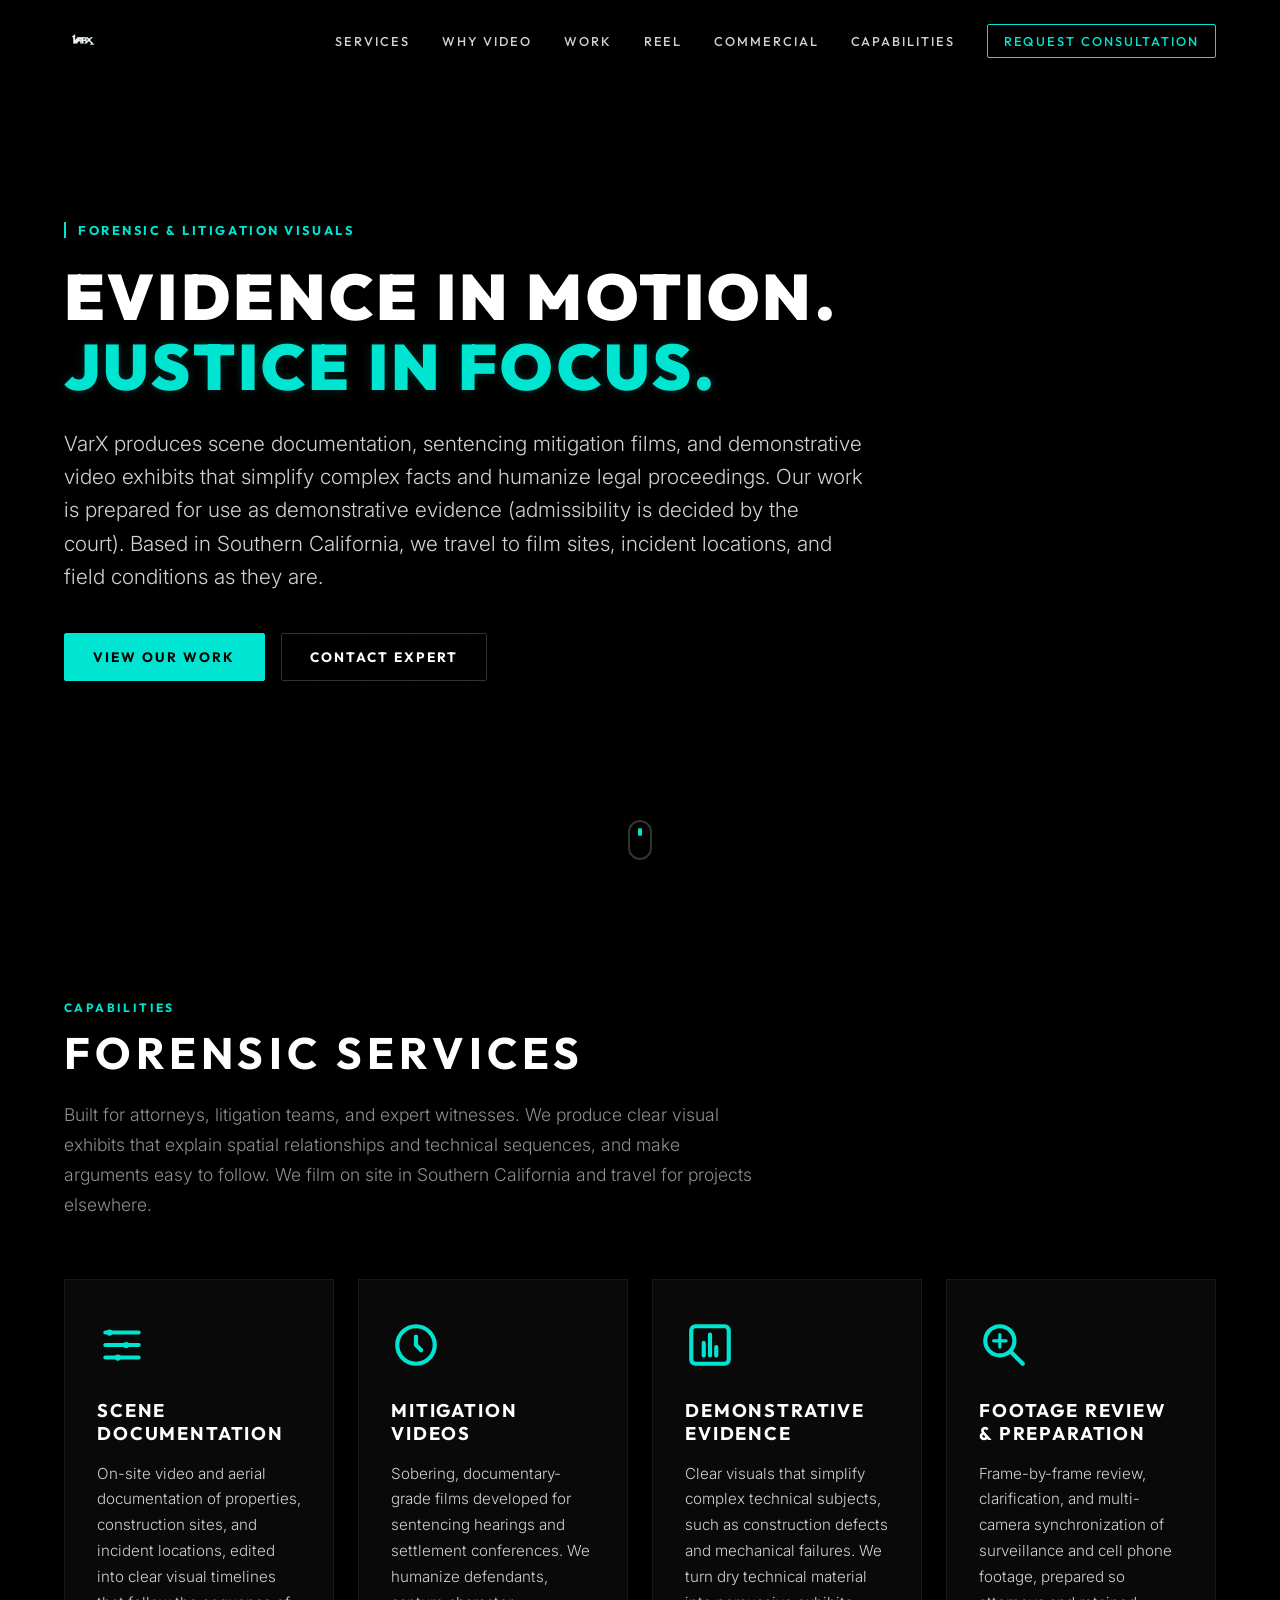
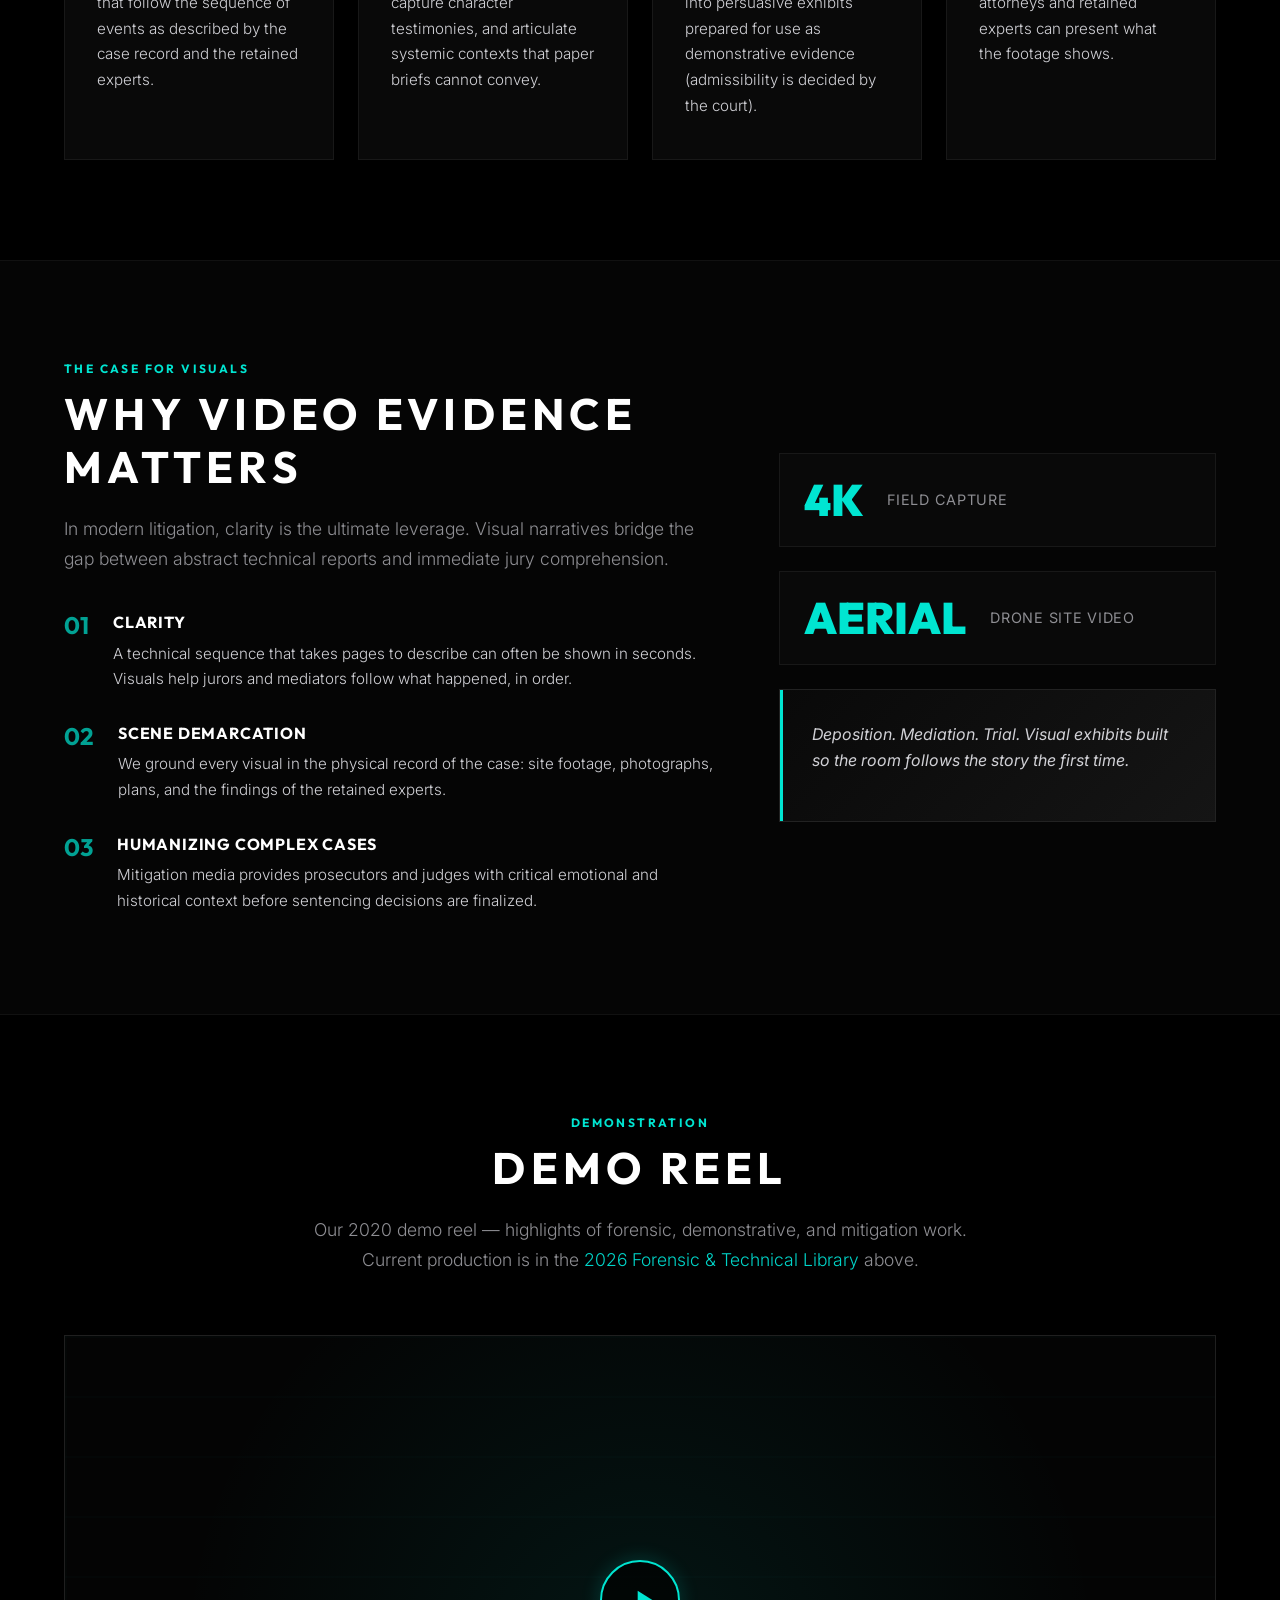
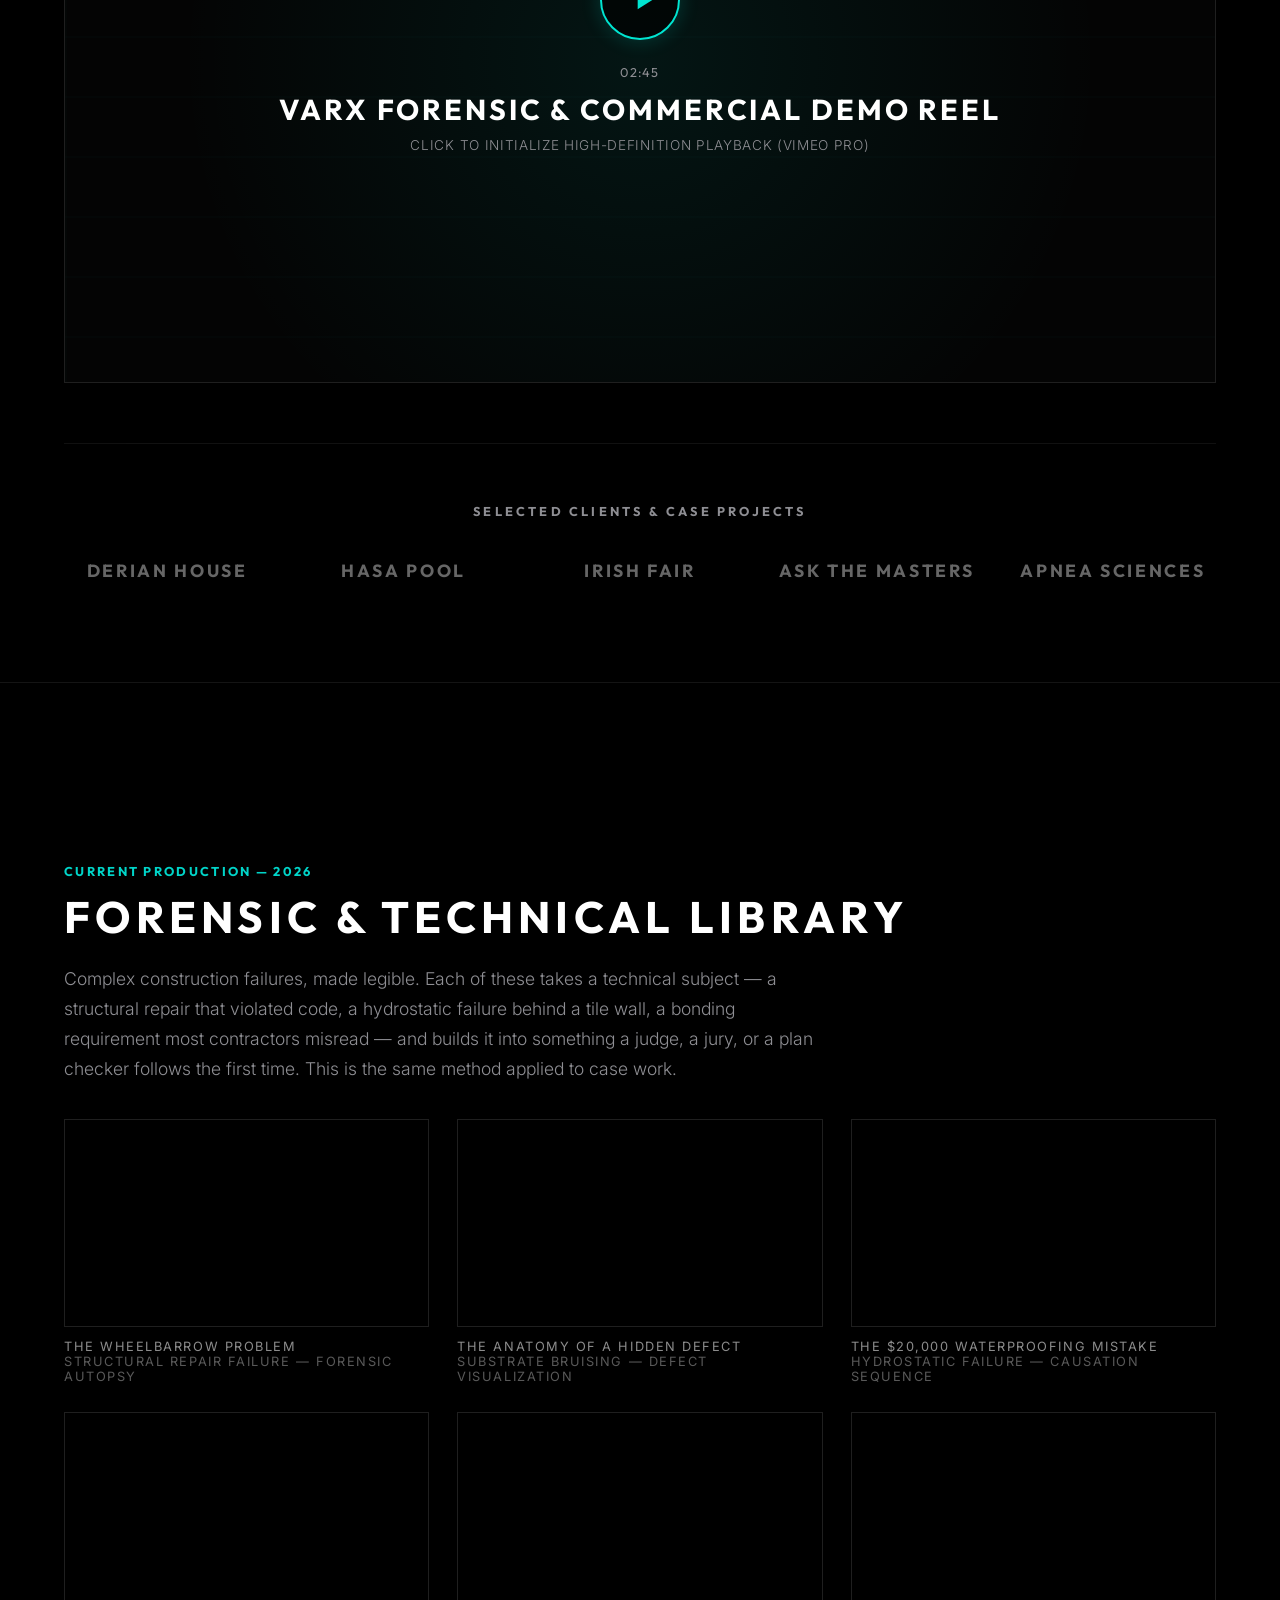
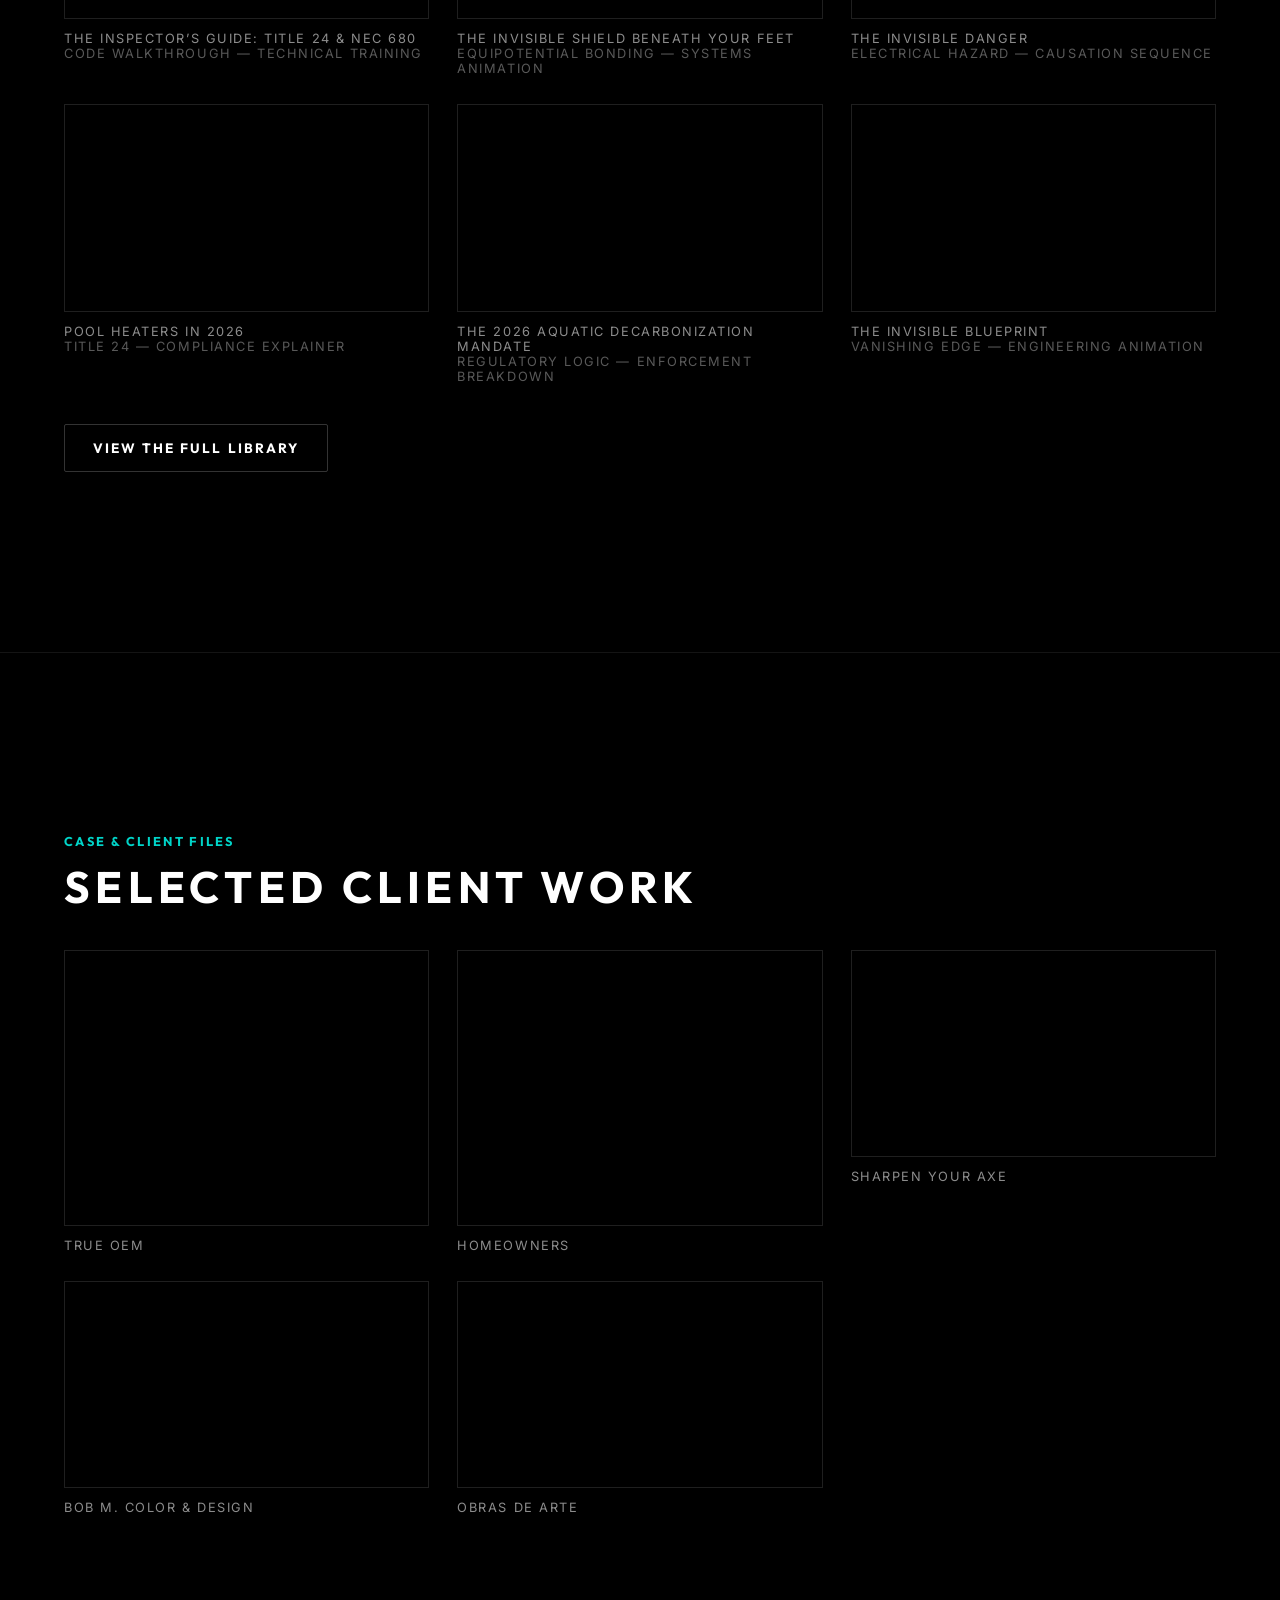
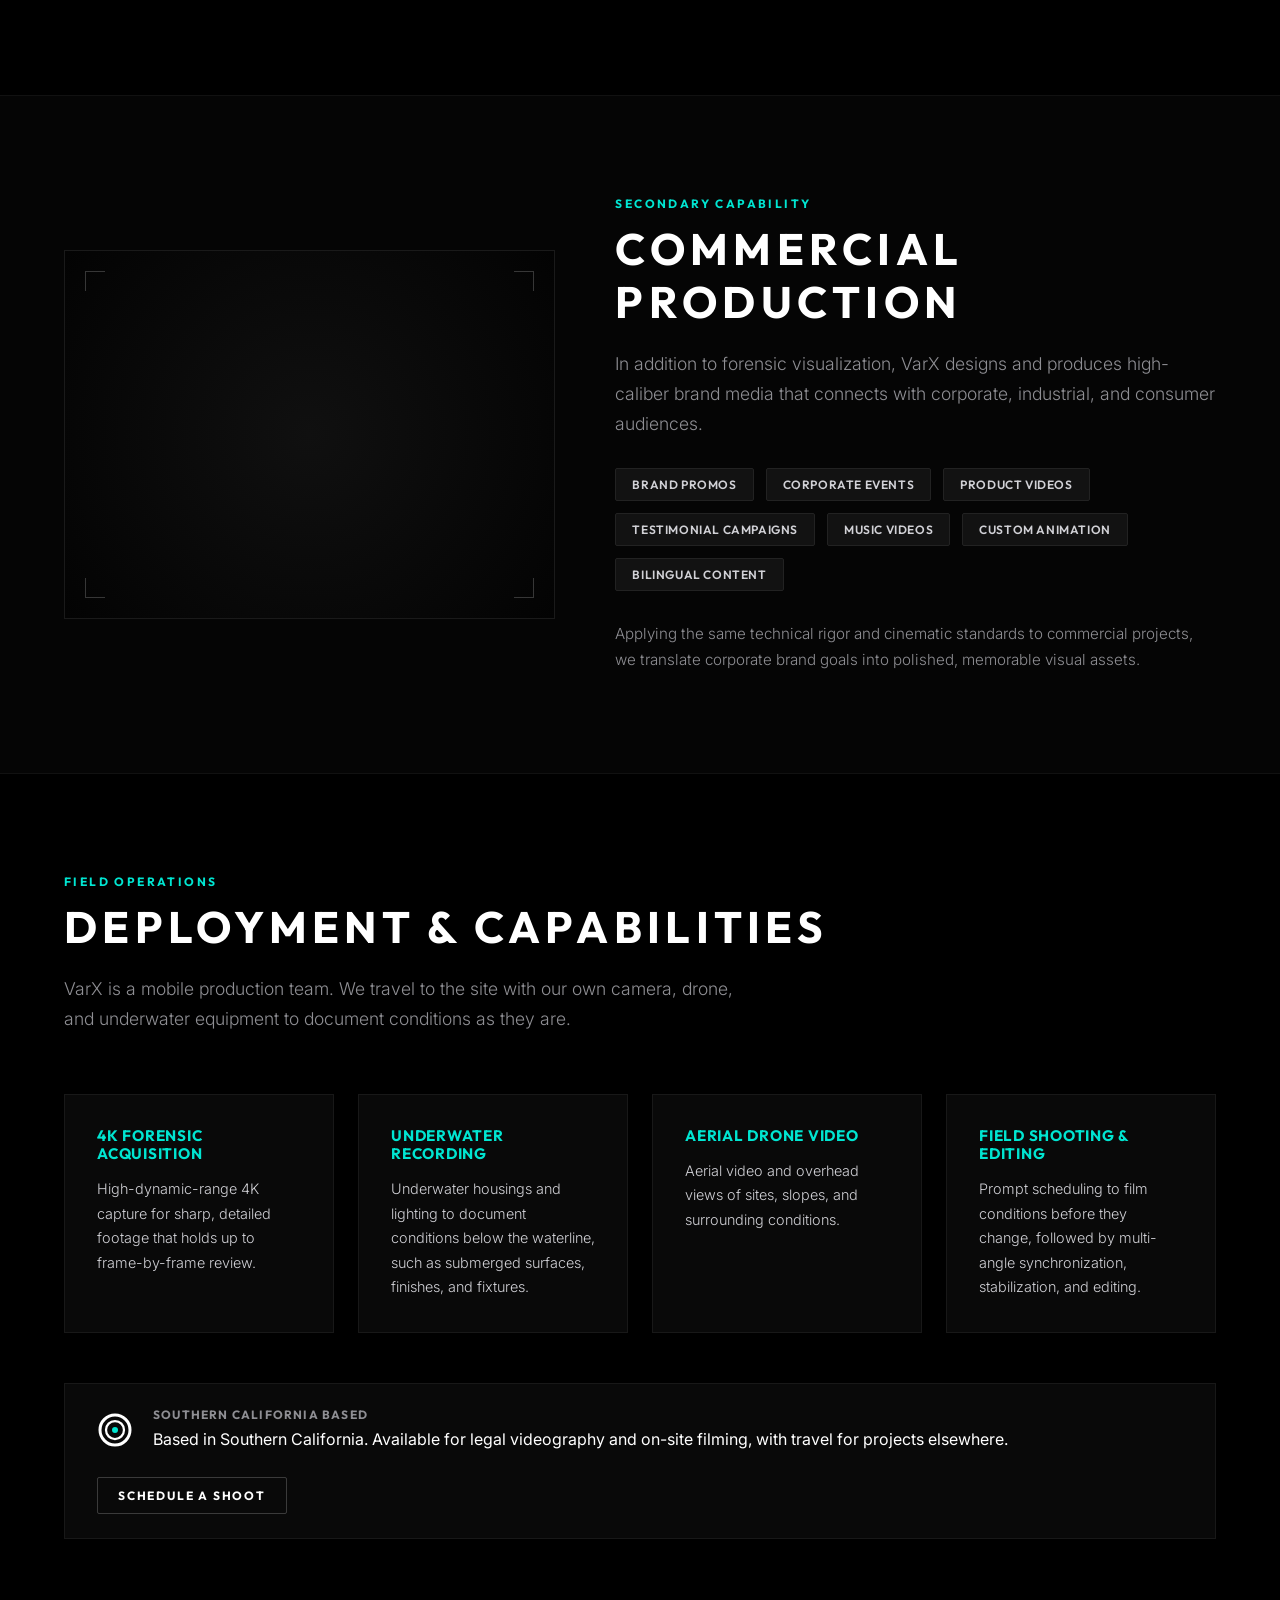
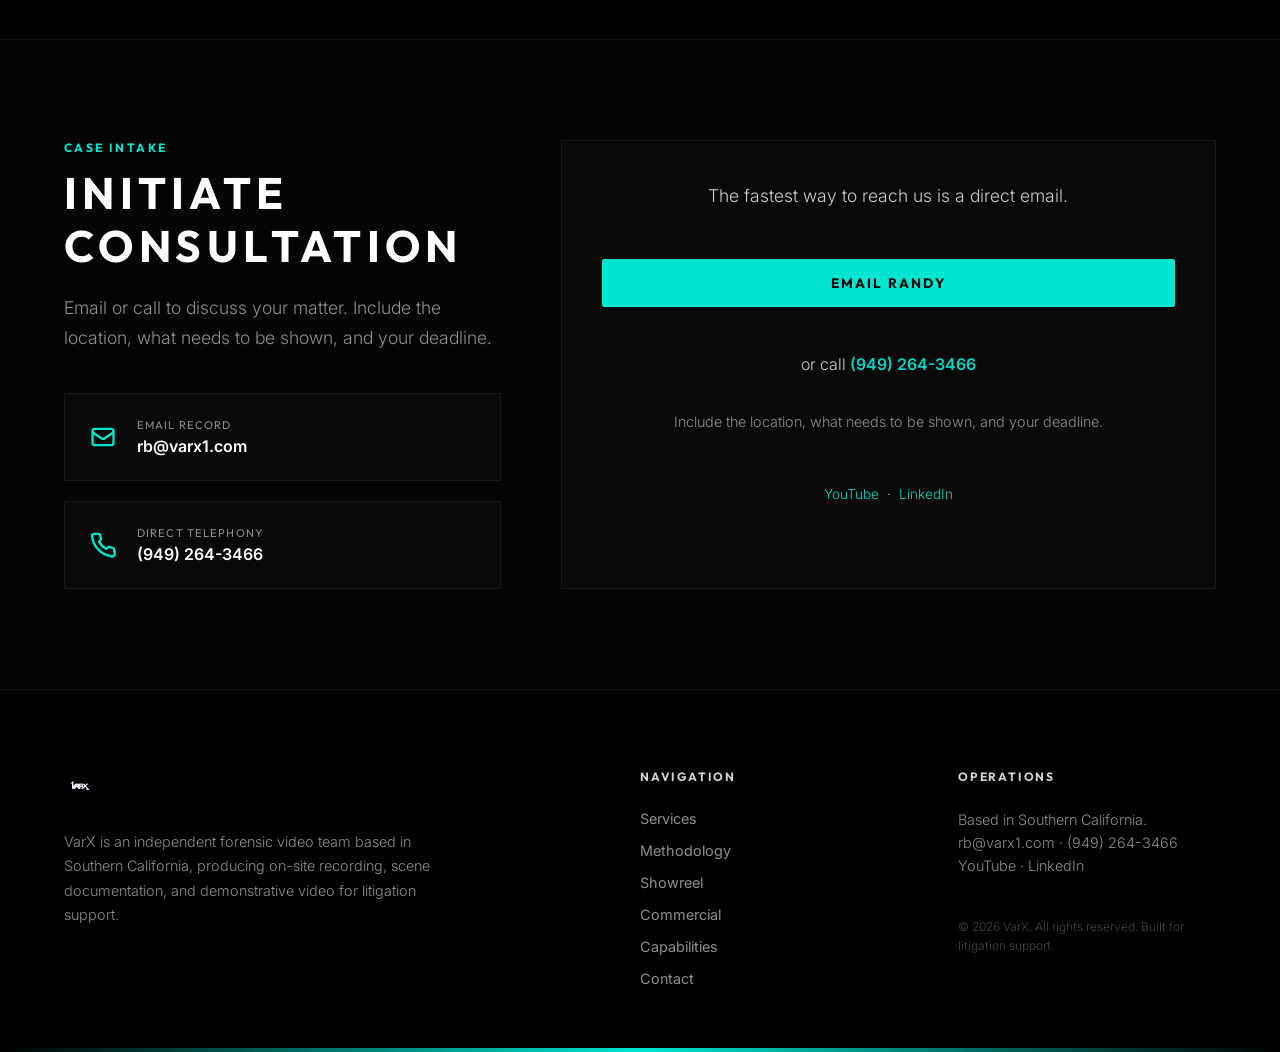
==== commit 8ca7c69e: "Fix contact form and soften unsupported claims per 9/29 audit - Replace dead Formspree form with Ema" ====
--- a/index.html
+++ b/index.html
@@ -3,8 +3,8 @@
 <head>
 	<meta charset="UTF-8">
 	<meta name="viewport" content="width=device-width, initial-scale=1.0">
-	<meta name="description" content="VarX is a premier forensic video production team specializing in courtroom-admissible scene reconstruction, sentencing mitigation films, and demonstrative evidence for litigation teams.">
-	<title>VarX | Forensic Video Production & Courtroom Demonstrative Evidence</title>
+	<meta name="description" content="VarX is a premier forensic video production team producing scene documentation, sentencing mitigation films, and demonstrative video exhibits for litigation teams.">
+	<title>VarX | Forensic Video Production & Demonstrative Exhibits</title>
 	<link rel="icon" type="image/png" href="assets/brand/varx-x-icon.png">
 	<!-- Google Fonts -->
 	<link rel="preconnect" href="https://fonts.googleapis.com">
@@ -51,7 +51,7 @@
 					<span class="teal-text">JUSTICE IN FOCUS.</span>
 				</h1>
 				<p class="hero-subtitle">
-					VarX produces courtroom-admissible scene reconstructions, sentencing mitigation films, and demonstrative evidence that simplify complex facts and humanize legal proceedings. Based in Southern California, our specialized videographers deploy nationwide to capture on-site scene evidence, survey incident environments, and record critical field data.
+					VarX produces scene documentation, sentencing mitigation films, and demonstrative video exhibits that simplify complex facts and humanize legal proceedings. Our work is prepared for use as demonstrative evidence (admissibility is decided by the court). Based in Southern California, we travel to film sites, incident locations, and field conditions as they are.
 				</p>
 				<div class="hero-actions">
 					<a href="#current-work" class="btn btn-primary" id="hero-cta-primary">VIEW OUR WORK</a>
@@ -71,7 +71,7 @@
 				<span class="section-subtitle">CAPABILITIES</span>
 				<h2 class="section-title">FORENSIC SERVICES</h2>
 				<p class="section-description">
-					Engineered for attorneys, litigation teams, and expert witnesses. We deliver authoritative visual assets designed to withstand courtroom scrutiny, clarify spatial relationships, and make arguments unforgettable. From local scene surveys to nationwide field deployments, we document physical truth under any operational constraints.
+					Built for attorneys, litigation teams, and expert witnesses. We produce clear visual exhibits that explain spatial relationships and technical sequences, and make arguments easy to follow. We film on site in Southern California and travel for projects elsewhere.
 				</p>
 			</div>
 
@@ -86,9 +86,9 @@
 							<circle cx="10" cy="18" r="1.5" fill="var(--teal-color)"/>
 						</svg>
 					</div>
-					<h3 class="service-title">SCENE RECONSTRUCTION</h3>
+					<h3 class="service-title">SCENE DOCUMENTATION</h3>
 					<p class="service-text">
-						Accurate, frame-by-frame spatial reconstructions of vehicular collisions, industrial incidents, and maritime accidents. We deploy on-site to verify physical parameters, integrating telemetry, laser scans, and eyewitness testimony into clear, scale-accurate event timelines.
+						On-site video and aerial documentation of properties, construction sites, and incident locations, edited into clear visual timelines that follow the sequence of events as described by the case record and the retained experts.
 					</p>
 				</div>
 
@@ -116,7 +116,7 @@
 					</div>
 					<h3 class="service-title">DEMONSTRATIVE EVIDENCE</h3>
 					<p class="service-text">
-						High-impact visuals designed to simplify complex patent claims, mechanical failure modes, or anatomical operations. We convert dry technical data into highly persuasive, jury-admissible exhibits.
+						Clear visuals that simplify complex technical subjects, such as construction defects and mechanical failures. We turn dry technical material into persuasive exhibits prepared for use as demonstrative evidence (admissibility is decided by the court).
 					</p>
 				</div>
 
@@ -128,9 +128,9 @@
 							<path d="M10 7V13M7 10H13" stroke="currentColor" stroke-width="1.5" stroke-linecap="round"/>
 						</svg>
 					</div>
-					<h3 class="service-title">FORENSIC STUDY & VERIFICATION</h3>
+					<h3 class="service-title">FOOTAGE REVIEW & PREPARATION</h3>
 					<p class="service-text">
-						Frame-by-frame clarification, metadata integrity validation, speed-from-video calculation, and camera angle synchronization. We extract and certify objective facts from source surveillance and cell phone footage.
+						Frame-by-frame review, clarification, and multi-camera synchronization of surveillance and cell phone footage, prepared so attorneys and retained experts can present what the footage shows.
 					</p>
 				</div>
 			</div>
@@ -142,7 +142,7 @@
 		<div class="section-container">
 			<div class="why-video-grid">
 				<div class="why-video-content">
-					<span class="section-subtitle">THE ADMISSIBILITY STANDARD</span>
+					<span class="section-subtitle">THE CASE FOR VISUALS</span>
 					<h2 class="section-title">WHY VIDEO EVIDENCE MATTERS</h2>
 					<p class="section-description">
 						In modern litigation, clarity is the ultimate leverage. Visual narratives bridge the gap between abstract technical reports and immediate jury comprehension.
@@ -152,15 +152,15 @@
 						<div class="benefit-item">
 							<span class="benefit-num">01</span>
 							<div class="benefit-detail">
-								<h4>Cognitive Retention</h4>
-								<p>Juries retain up to 65% of information presented visually, compared to just 10% of spoken explanation alone.</p>
+								<h4>Clarity</h4>
+								<p>A technical sequence that takes pages to describe can often be shown in seconds. Visuals help jurors and mediators follow what happened, in order.</p>
 							</div>
 						</div>
 						<div class="benefit-item">
 							<span class="benefit-num">02</span>
 							<div class="benefit-detail">
 								<h4>Scene Demarcation</h4>
-								<p>We ground every visual reconstructive model in concrete physical data, matching exact lens configurations and lighting conditions.</p>
+								<p>We ground every visual in the physical record of the case: site footage, photographs, plans, and the findings of the retained experts.</p>
 							</div>
 						</div>
 						<div class="benefit-item">
@@ -176,16 +176,15 @@
 				<div class="why-video-visual">
 					<div class="stats-panel">
 						<div class="stat-box">
-							<div class="stat-value">65%</div>
-							<div class="stat-label">Higher Jury Information Retention</div>
+							<div class="stat-value">4K</div>
+							<div class="stat-label">Field Capture</div>
 						</div>
 						<div class="stat-box">
-							<div class="stat-value">24<span class="stat-unit">fps</span></div>
-							<div class="stat-label">Frame-by-Frame Admissible Auditing</div>
+							<div class="stat-value">AERIAL</div>
+							<div class="stat-label">Drone Site Video</div>
 						</div>
 						<div class="stat-box-large">
-							<div class="stat-quote">"Visual evidence is not an accessory to a trial; it is the framework through which juries comprehend the truth."</div>
-							<div class="stat-author">— Litigation Specialist</div>
+							<div class="stat-quote">Deposition. Mediation. Trial. Visual exhibits built so the room follows the story the first time.</div>
 						</div>
 					</div>
 				</div>
@@ -200,7 +199,7 @@
 				<span class="section-subtitle">DEMONSTRATION</span>
 				<h2 class="section-title">DEMO REEL</h2>
 				<p class="section-description max-w-2xl mx-auto">
-					Our 2020 demo reel &mdash; highlights of forensic reconstructions, courtroom demonstrations, and mitigation documentaries. Current production is in the <a href="#current-work" style="color:#00d4c8;">2026 Forensic &amp; Technical Library</a> above.
+					Our 2020 demo reel &mdash; highlights of forensic, demonstrative, and mitigation work. Current production is in the <a href="#current-work" style="color:#00d4c8;">2026 Forensic &amp; Technical Library</a> above.
 				</p>
 			</div>
 
@@ -283,13 +282,13 @@
 				</figure>
 				<figure style="margin:0;">
 					<div style="padding:56.25% 0 0 0;position:relative;border:1px solid rgba(255,255,255,0.12);">
-						<iframe src="https://player.vimeo.com/video/1171182725?badge=0&amp;autopause=0&amp;player_id=0&amp;app_id=58479" loading="lazy" frameborder="0" allow="fullscreen; picture-in-picture; clipboard-write; encrypted-media; web-share" referrerpolicy="strict-origin-when-cross-origin" style="position:absolute;top:0;left:0;width:100%;height:100%;" title="The Invisible Shield Beneath Your Feet"></iframe>
+						<iframe src="https://www.youtube.com/embed/BJG6RBcOQ8s" loading="lazy" frameborder="0" allow="accelerometer; autoplay; clipboard-write; encrypted-media; gyroscope; picture-in-picture; web-share" allowfullscreen referrerpolicy="strict-origin-when-cross-origin" style="position:absolute;top:0;left:0;width:100%;height:100%;" title="The Invisible Shield Beneath Your Feet"></iframe>
 					</div>
 					<figcaption style="margin-top:12px;font-size:0.8rem;letter-spacing:0.12em;text-transform:uppercase;color:rgba(255,255,255,0.55);">The Invisible Shield Beneath Your Feet<br><span style="color:rgba(255,255,255,0.35);">Equipotential bonding &mdash; systems animation</span></figcaption>
 				</figure>
 				<figure style="margin:0;">
 					<div style="padding:56.25% 0 0 0;position:relative;border:1px solid rgba(255,255,255,0.12);">
-						<iframe src="https://player.vimeo.com/video/1170084270?badge=0&amp;autopause=0&amp;player_id=0&amp;app_id=58479" loading="lazy" frameborder="0" allow="fullscreen; picture-in-picture; clipboard-write; encrypted-media; web-share" referrerpolicy="strict-origin-when-cross-origin" style="position:absolute;top:0;left:0;width:100%;height:100%;" title="The Invisible Danger"></iframe>
+						<iframe src="https://www.youtube.com/embed/iUAoW5e9DBw" loading="lazy" frameborder="0" allow="accelerometer; autoplay; clipboard-write; encrypted-media; gyroscope; picture-in-picture; web-share" allowfullscreen referrerpolicy="strict-origin-when-cross-origin" style="position:absolute;top:0;left:0;width:100%;height:100%;" title="The Invisible Danger - Pool Electrical Safety"></iframe>
 					</div>
 					<figcaption style="margin-top:12px;font-size:0.8rem;letter-spacing:0.12em;text-transform:uppercase;color:rgba(255,255,255,0.55);">The Invisible Danger<br><span style="color:rgba(255,255,255,0.35);">Electrical hazard &mdash; causation sequence</span></figcaption>
 				</figure>
@@ -420,26 +419,26 @@
 				<span class="section-subtitle">FIELD OPERATIONS</span>
 				<h2 class="section-title">DEPLOYMENT & CAPABILITIES</h2>
 				<p class="section-description">
-					VarX operates as a highly mobile field deployment team. We eliminate static studio overhead to invest directly in premium specialized capture systems, traveling directly to the scene to capture objective facts under any operational conditions.
+					VarX is a mobile production team. We travel to the site with our own camera, drone, and underwater equipment to document conditions as they are.
 				</p>
 			</div>
 
 			<div class="capabilities-grid">
 				<div class="capabilities-card" id="feat-4k">
 					<h4>4K Forensic Acquisition</h4>
-					<p>High-dynamic-range 4K capture systems ensuring pixel-level fidelity, raw metadata integrity, and absolute clarity for frame-by-frame analysis.</p>
+					<p>High-dynamic-range 4K capture for sharp, detailed footage that holds up to frame-by-frame review.</p>
 				</div>
 				<div class="capabilities-card" id="feat-underwater">
 					<h4>Underwater Recording</h4>
-					<p>Specialized marine housings, underwater lighting arrays, and high-resolution cameras to document maritime accidents, submerged evidence, and vessel hulls.</p>
+					<p>Underwater housings and lighting to document conditions below the waterline, such as submerged surfaces, finishes, and fixtures.</p>
 				</div>
 				<div class="capabilities-card" id="feat-aerial">
-					<h4>FAA-Certified Drone Photogrammetry</h4>
-					<p>Aerial site mapping, route inspections, and scale-accurate photogrammetry surveys conducted in strict compliance with federal airspace regulations.</p>
+					<h4>Aerial Drone Video</h4>
+					<p>Aerial video and overhead views of sites, slopes, and surrounding conditions.</p>
 				</div>
 				<div class="capabilities-card" id="feat-sync">
-					<h4>On-Field Dispatch & Editing</h4>
-					<p>Rapid deployment to secure perishable scene evidence, followed by multi-angle video synchronization and expert visual stabilization.</p>
+					<h4>Field Shooting & Editing</h4>
+					<p>Prompt scheduling to film conditions before they change, followed by multi-angle synchronization, stabilization, and editing.</p>
 				</div>
 			</div>
 
@@ -453,11 +452,11 @@
 						</svg>
 					</div>
 					<div>
-						<h5>NATIONWIDE DEPLOYMENT</h5>
-						<p>Based in Southern California. Available for immediate mobilization, legal videography, and on-site evidence surveys nationwide.</p>
-					</div>
-				</div>
-				<a href="#contact" class="btn btn-secondary btn-sm" id="dispatch-link">SCHEDULE FIELD DISPATCH</a>
+						<h5>SOUTHERN CALIFORNIA BASED</h5>
+						<p>Based in Southern California. Available for legal videography and on-site filming, with travel for projects elsewhere.</p>
+					</div>
+				</div>
+				<a href="#contact" class="btn btn-secondary btn-sm" id="dispatch-link">SCHEDULE A SHOOT</a>
 			</div>
 		</div>
 	</section>
@@ -470,11 +469,11 @@
 					<span class="section-subtitle">CASE INTAKE</span>
 					<h2 class="section-title">INITIATE CONSULTATION</h2>
 					<p class="section-description">
-						Submit preliminary project parameters, case files, or inquiries. A forensic media expert will contact your litigation team shortly.
+						Email or call to discuss your matter. Include the location, what needs to be shown, and your deadline.
 					</p>
 
 					<div class="contact-methods">
-						<a href="mailto:rb@varx1.com" class="method-card" id="contact-email">
+						<a href="mailto:rb@varx1.com?subject=Forensic%20video%20inquiry" class="method-card" id="contact-email">
 							<div class="method-icon">
 								<svg viewBox="0 0 24 24" fill="none" xmlns="http://www.w3.org/2000/svg">
 									<path d="M3 8L10.8906 13.2604C11.5624 13.7083 12.4376 13.7083 13.1094 13.2604L21 8M5 19H19C20.1046 19 21 18.1046 21 17V7C21 5.89543 20.1046 5 19 5H5C3.89543 5 3 5.89543 3 7V17C3 18.1046 3.89543 19 5 19Z" stroke="currentColor" stroke-width="2" stroke-linecap="round" stroke-linejoin="round"/>
@@ -501,50 +500,13 @@
 				</div>
 
 				<div class="contact-form-panel">
-					<!-- Formspree Integration -->
-					<!-- TODO: replace YOUR_FORM_ID -->
-					<form action="https://formspree.io/f/YOUR_FORM_ID" method="POST" class="contact-form" id="contact-form">
-						<div class="form-row">
-							<div class="form-group">
-								<label for="contact-name">FULL NAME</label>
-								<input type="text" id="contact-name" name="name" required placeholder="John Doe">
-							</div>
-							<div class="form-group">
-								<label for="contact-org">FIRM / ORGANIZATION</label>
-								<input type="text" id="contact-org" name="organization" placeholder="e.g. Legal Services Group">
-							</div>
-						</div>
-						
-						<div class="form-row">
-							<div class="form-group">
-								<label for="contact-email-input">EMAIL ADDRESS</label>
-								<input type="email" id="contact-email-input" name="email" required placeholder="john@example.com">
-							</div>
-							<div class="form-group">
-								<label for="contact-phone-input">PHONE NUMBER</label>
-								<input type="tel" id="contact-phone-input" name="phone" placeholder="(555) 000-0000">
-							</div>
-						</div>
-
-						<div class="form-group">
-							<label for="contact-service">MATTER / PROJECT CATEGORY</label>
-							<select id="contact-service" name="category">
-								<option value="reconstruction">Scene Reconstruction</option>
-								<option value="mitigation">Mitigation / Sentencing support</option>
-								<option value="demonstrative">Courtroom Demonstrative Evidence</option>
-								<option value="forensic-analysis">Forensic Video Analysis</option>
-								<option value="commercial">Commercial / Brand Video</option>
-								<option value="other">Other Inquiry</option>
-							</select>
-						</div>
-
-						<div class="form-group">
-							<label for="contact-message">CASE INTAKE NOTES / MESSAGE</label>
-							<textarea id="contact-message" name="message" rows="5" required placeholder="Please outline the visual evidence requirements, timeline constraints, or scheduling inquiries..."></textarea>
-						</div>
-
-						<button type="submit" class="btn btn-primary btn-block" id="form-submit-btn">TRANSMIT INQUIRY</button>
-					</form>
+					<div class="contact-form" id="contact-cta" style="text-align:center;">
+						<p style="font-size:1.1rem;margin:0 0 24px;color:rgba(255,255,255,0.8);">The fastest way to reach us is a direct email.</p>
+						<a href="mailto:rb@varx1.com?subject=Forensic%20video%20inquiry" class="btn btn-primary btn-block" id="email-cta-btn">EMAIL RANDY</a>
+						<p style="margin:20px 0 8px;color:rgba(255,255,255,0.8);">or call <a href="tel:+19492643466" style="color:#00d4c8;font-weight:600;text-decoration:none;">(949) 264-3466</a></p>
+						<p style="margin:0;font-size:0.9rem;color:rgba(255,255,255,0.55);">Include the location, what needs to be shown, and your deadline.</p>
+						<p style="margin:24px 0 0;font-size:0.85rem;"><a href="https://www.youtube.com/@varx1com" target="_blank" rel="noopener" style="color:#00d4c8;text-decoration:none;">YouTube</a> &nbsp;&middot;&nbsp; <a href="https://www.linkedin.com/company/varx-forensic-video" target="_blank" rel="noopener" style="color:#00d4c8;text-decoration:none;">LinkedIn</a></p>
+					</div>
 				</div>
 			</div>
 		</div>
@@ -555,7 +517,7 @@
 		<div class="section-container footer-container">
 			<div class="footer-brand">
 				<img src="assets/brand/varx-logo-black-bg.png" alt="VarX Logo" class="footer-logo">
-				<p>VarX is an independent forensic media team. We deploy nationwide for on-site evidence recording, scene capture, and litigation support, delivering admissible visuals with absolute clarity.</p>
+				<p>VarX is an independent forensic video team based in Southern California, producing on-site recording, scene documentation, and demonstrative video for litigation support.</p>
 			</div>
 			
 			<div class="footer-links-group">
@@ -572,7 +534,7 @@
 
 			<div class="footer-info">
 				<h5>OPERATIONS</h5>
-				<p>Based in Southern California.<br>Deploying nationwide for on-site litigation videography.</p>
+				<p>Based in Southern California.<br><a href="mailto:rb@varx1.com?subject=Forensic%20video%20inquiry">rb@varx1.com</a> &middot; <a href="tel:+19492643466">(949) 264-3466</a><br><a href="https://www.youtube.com/@varx1com" target="_blank" rel="noopener">YouTube</a> &middot; <a href="https://www.linkedin.com/company/varx-forensic-video" target="_blank" rel="noopener">LinkedIn</a></p>
 				<p class="footer-legal">&copy; 2026 VarX. All rights reserved. Built for litigation support.</p>
 			</div>
 		</div>
@@ -598,8 +560,7 @@
 			link.addEventListener('click', () => {
 				menuToggle.setAttribute('aria-expanded', 'false');
 				menuToggle.classList.remove('active');
-				navMenu.classList.remove('remove');
-				navMenu.classList.remove('active');
+								navMenu.classList.remove('active');
 			});
 		});
 
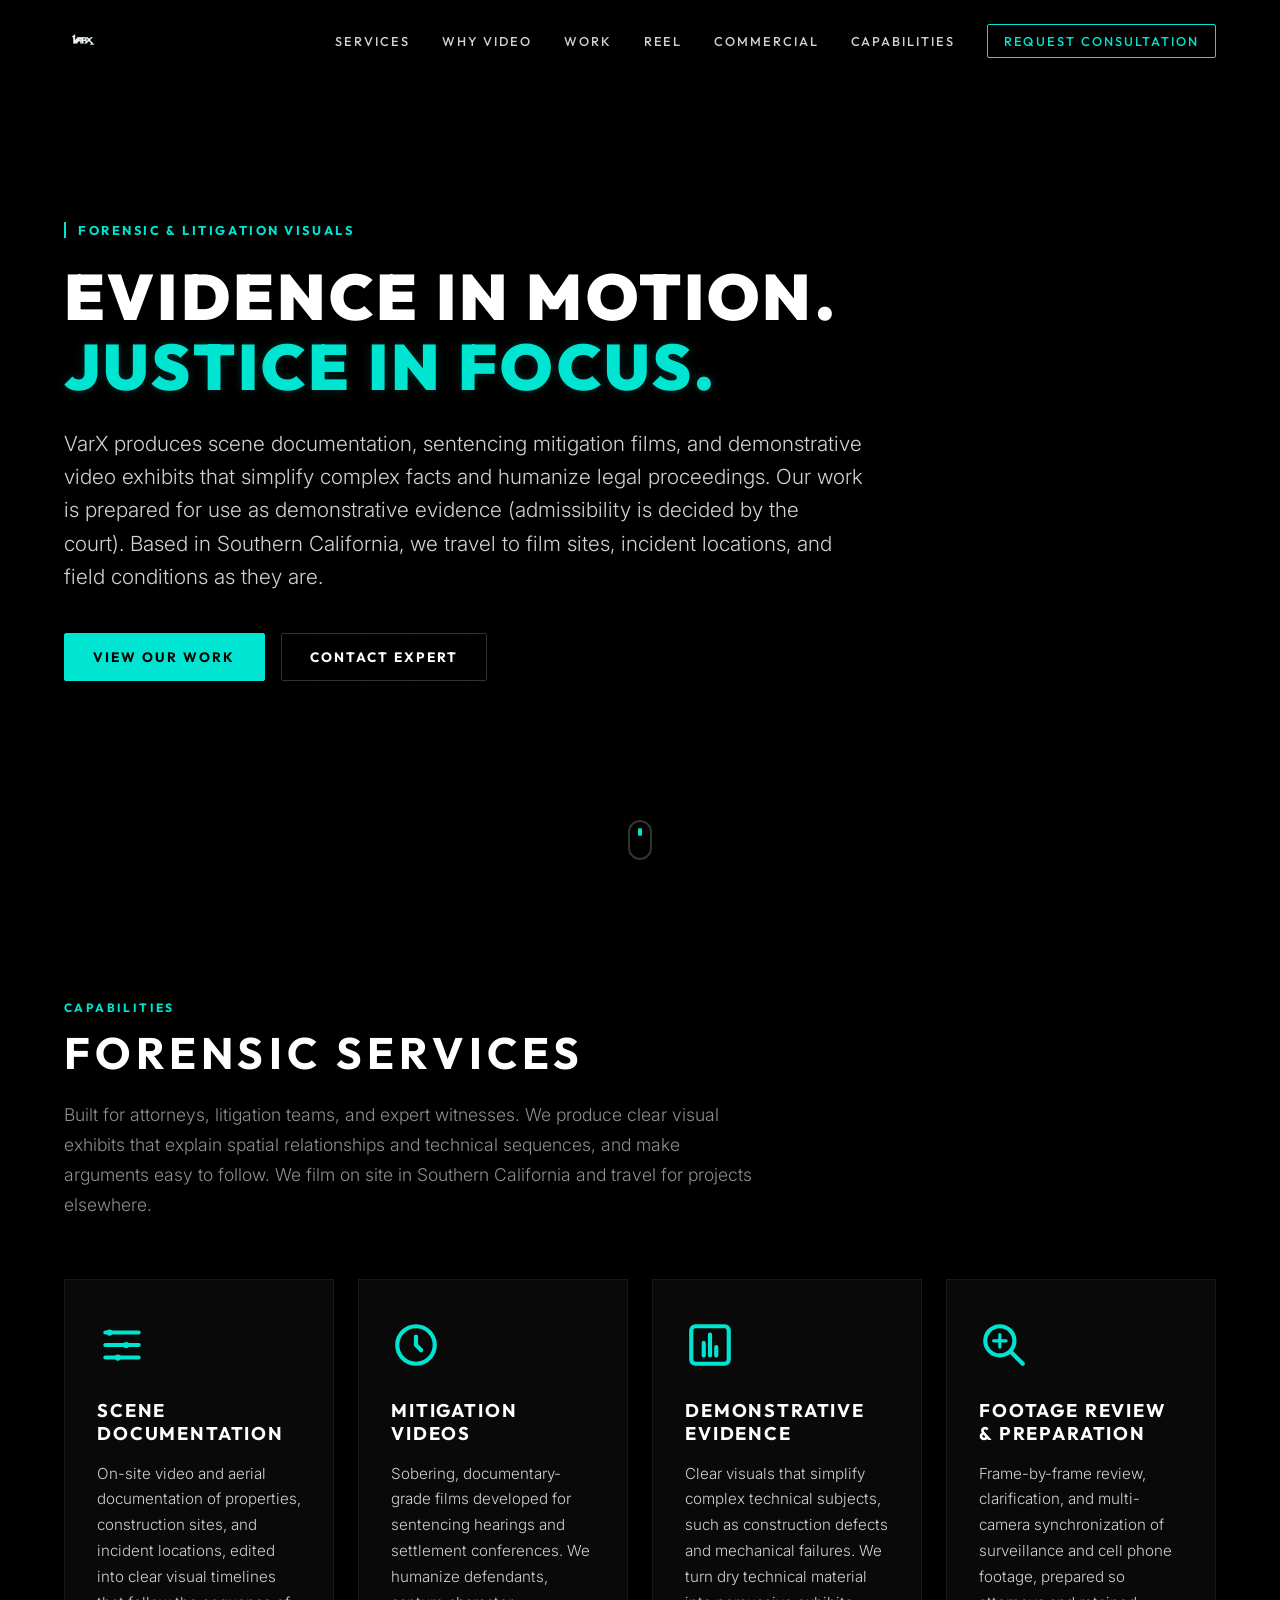
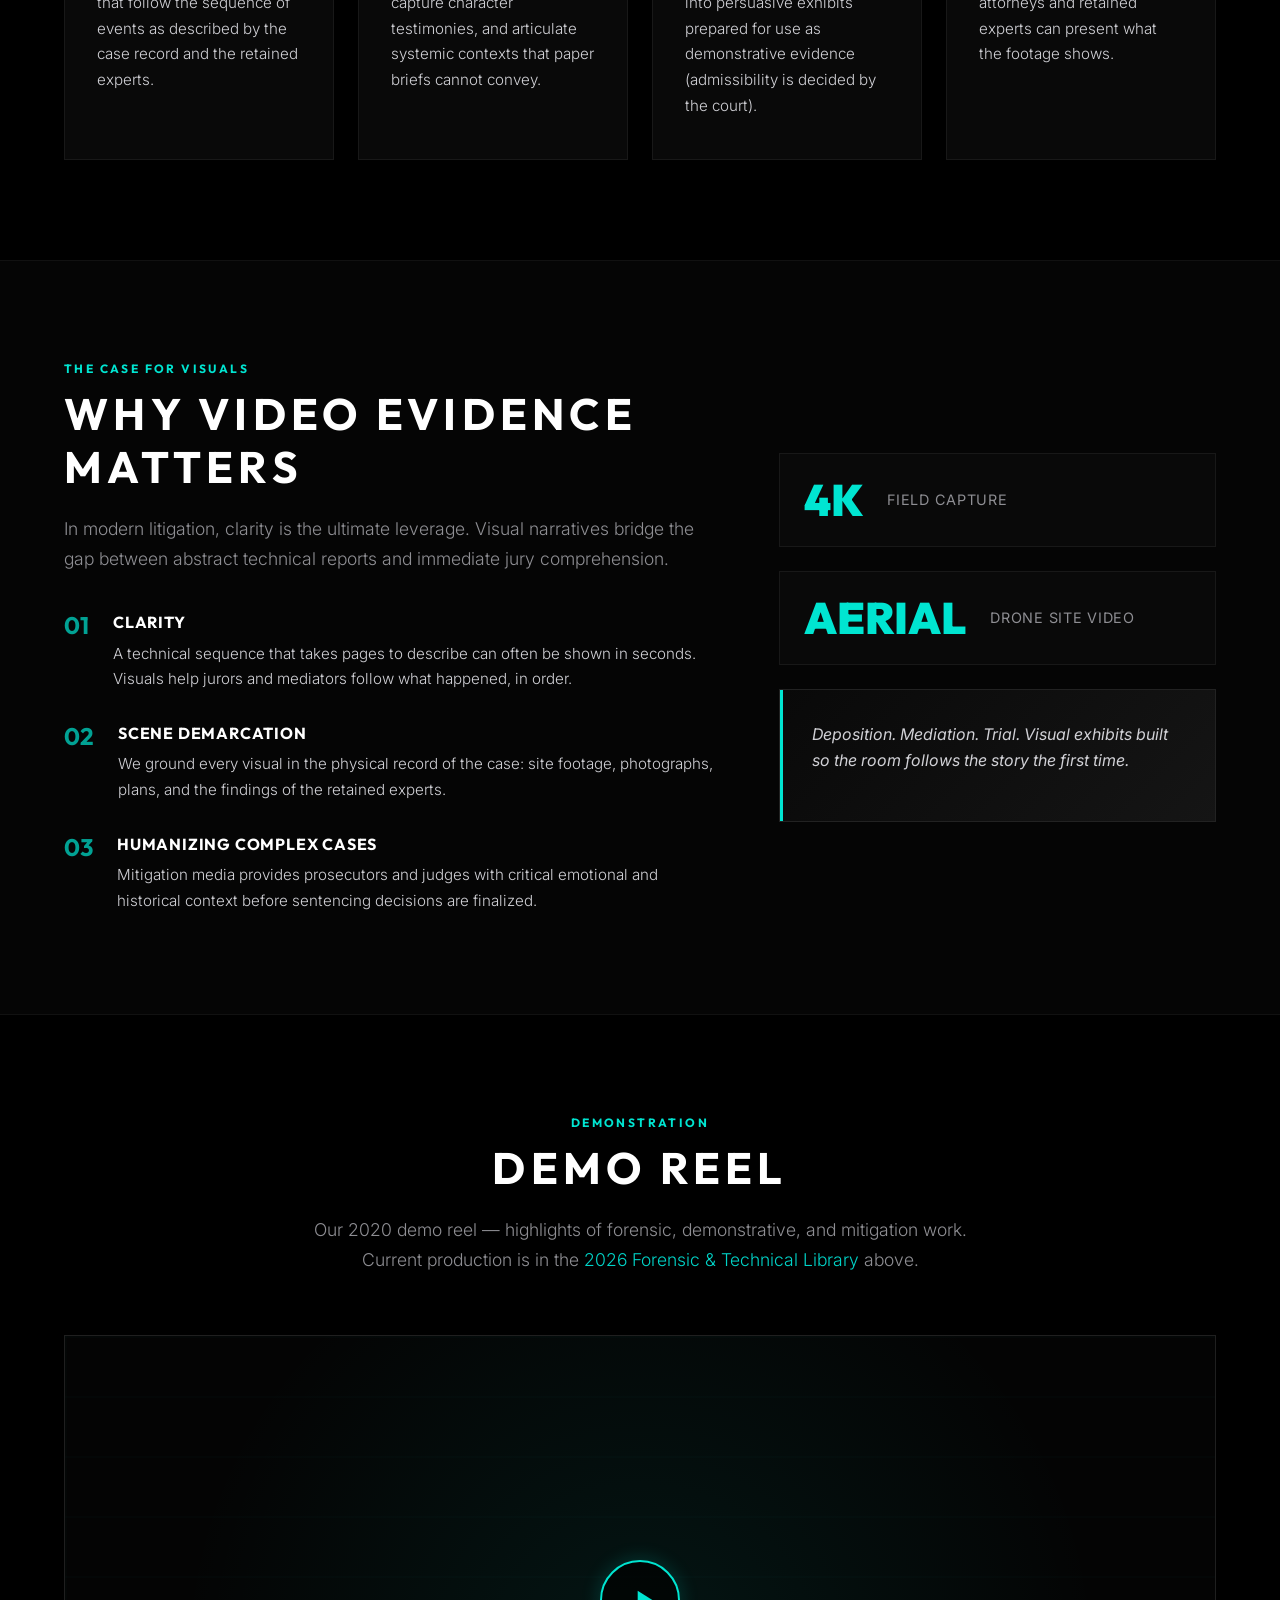
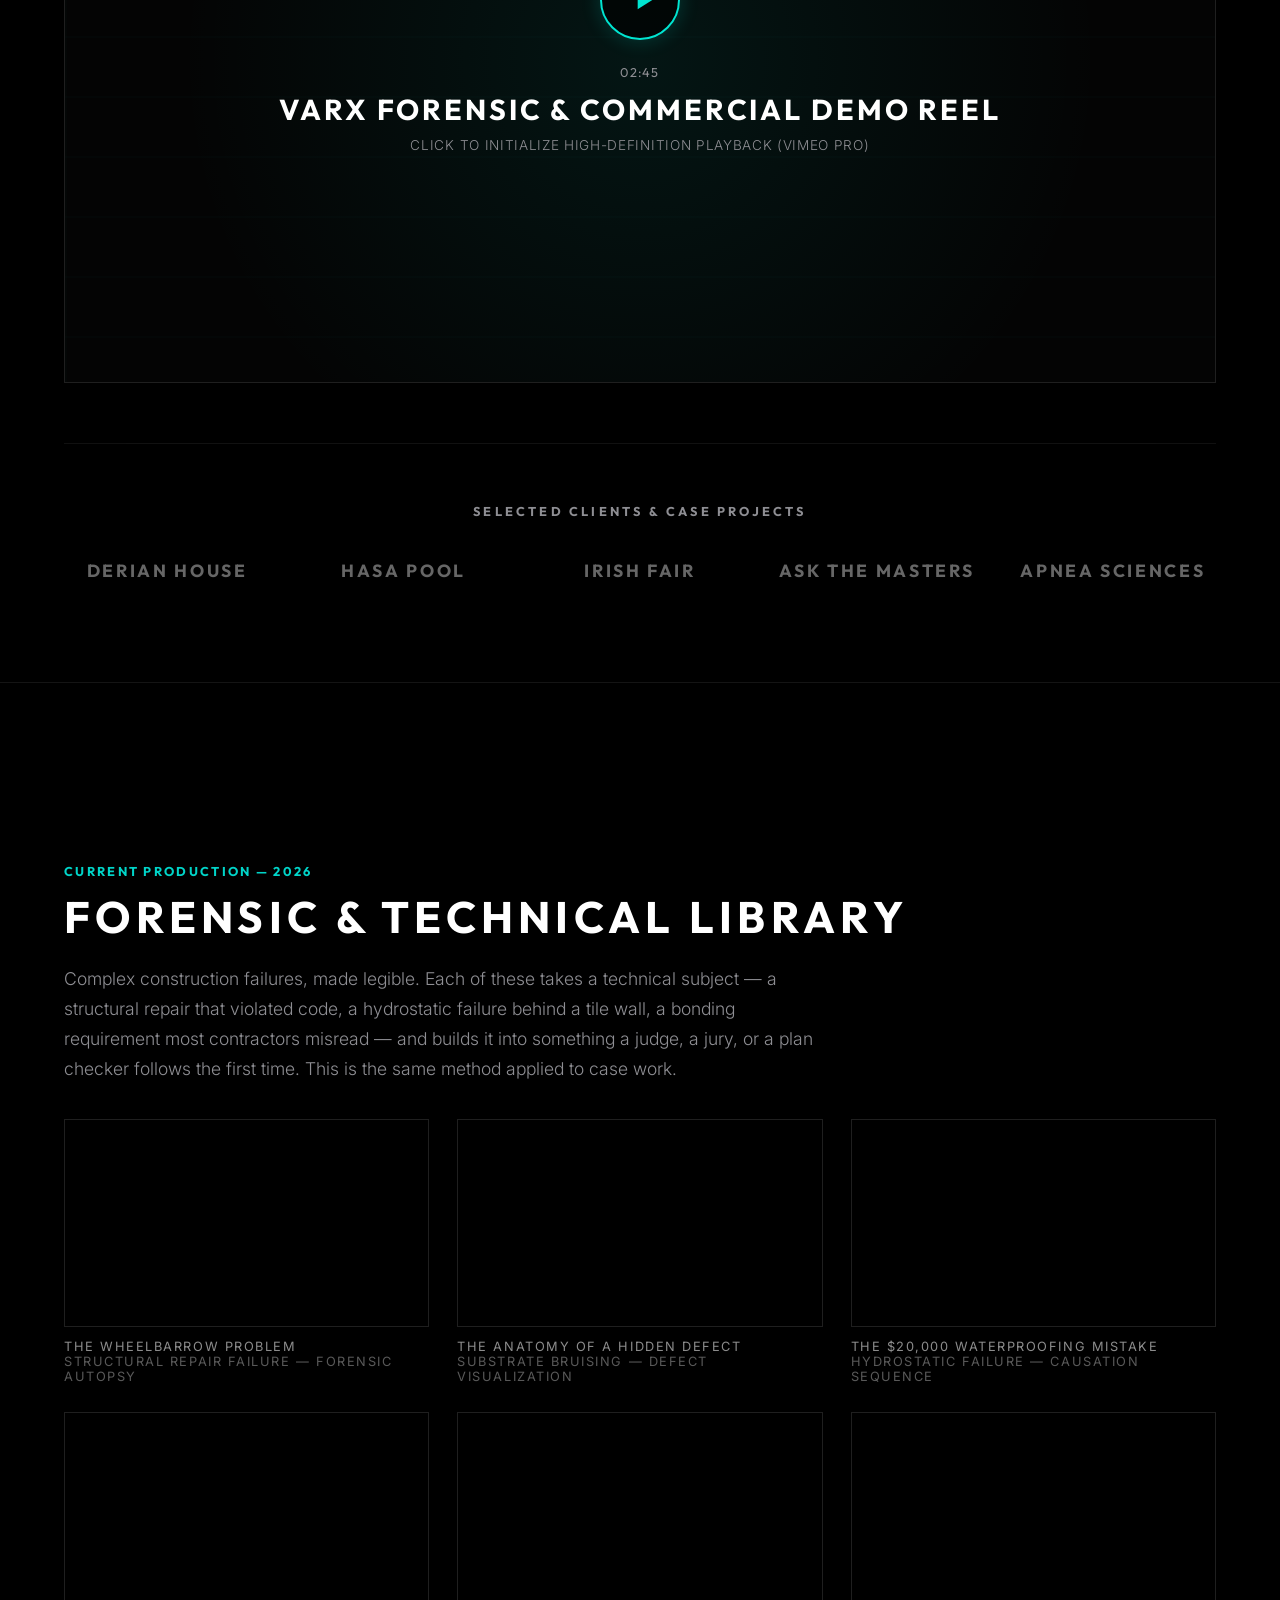
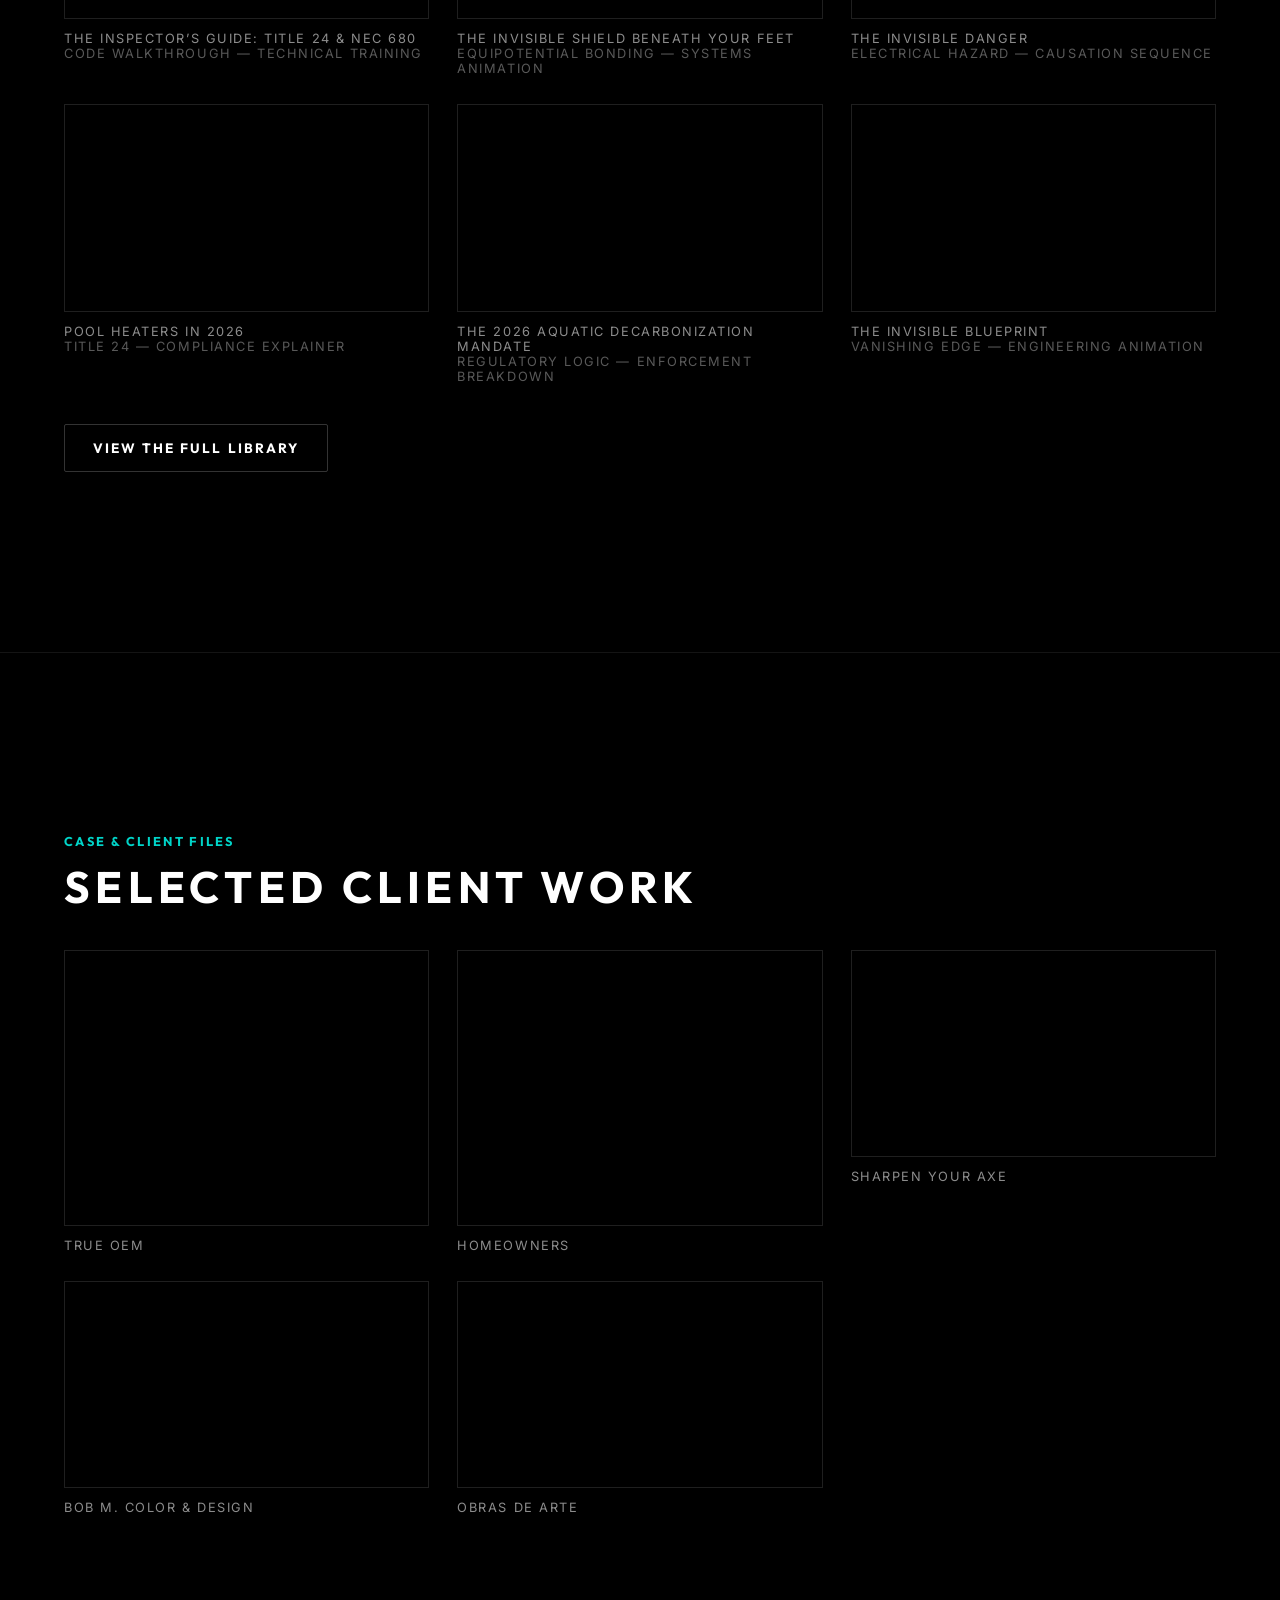
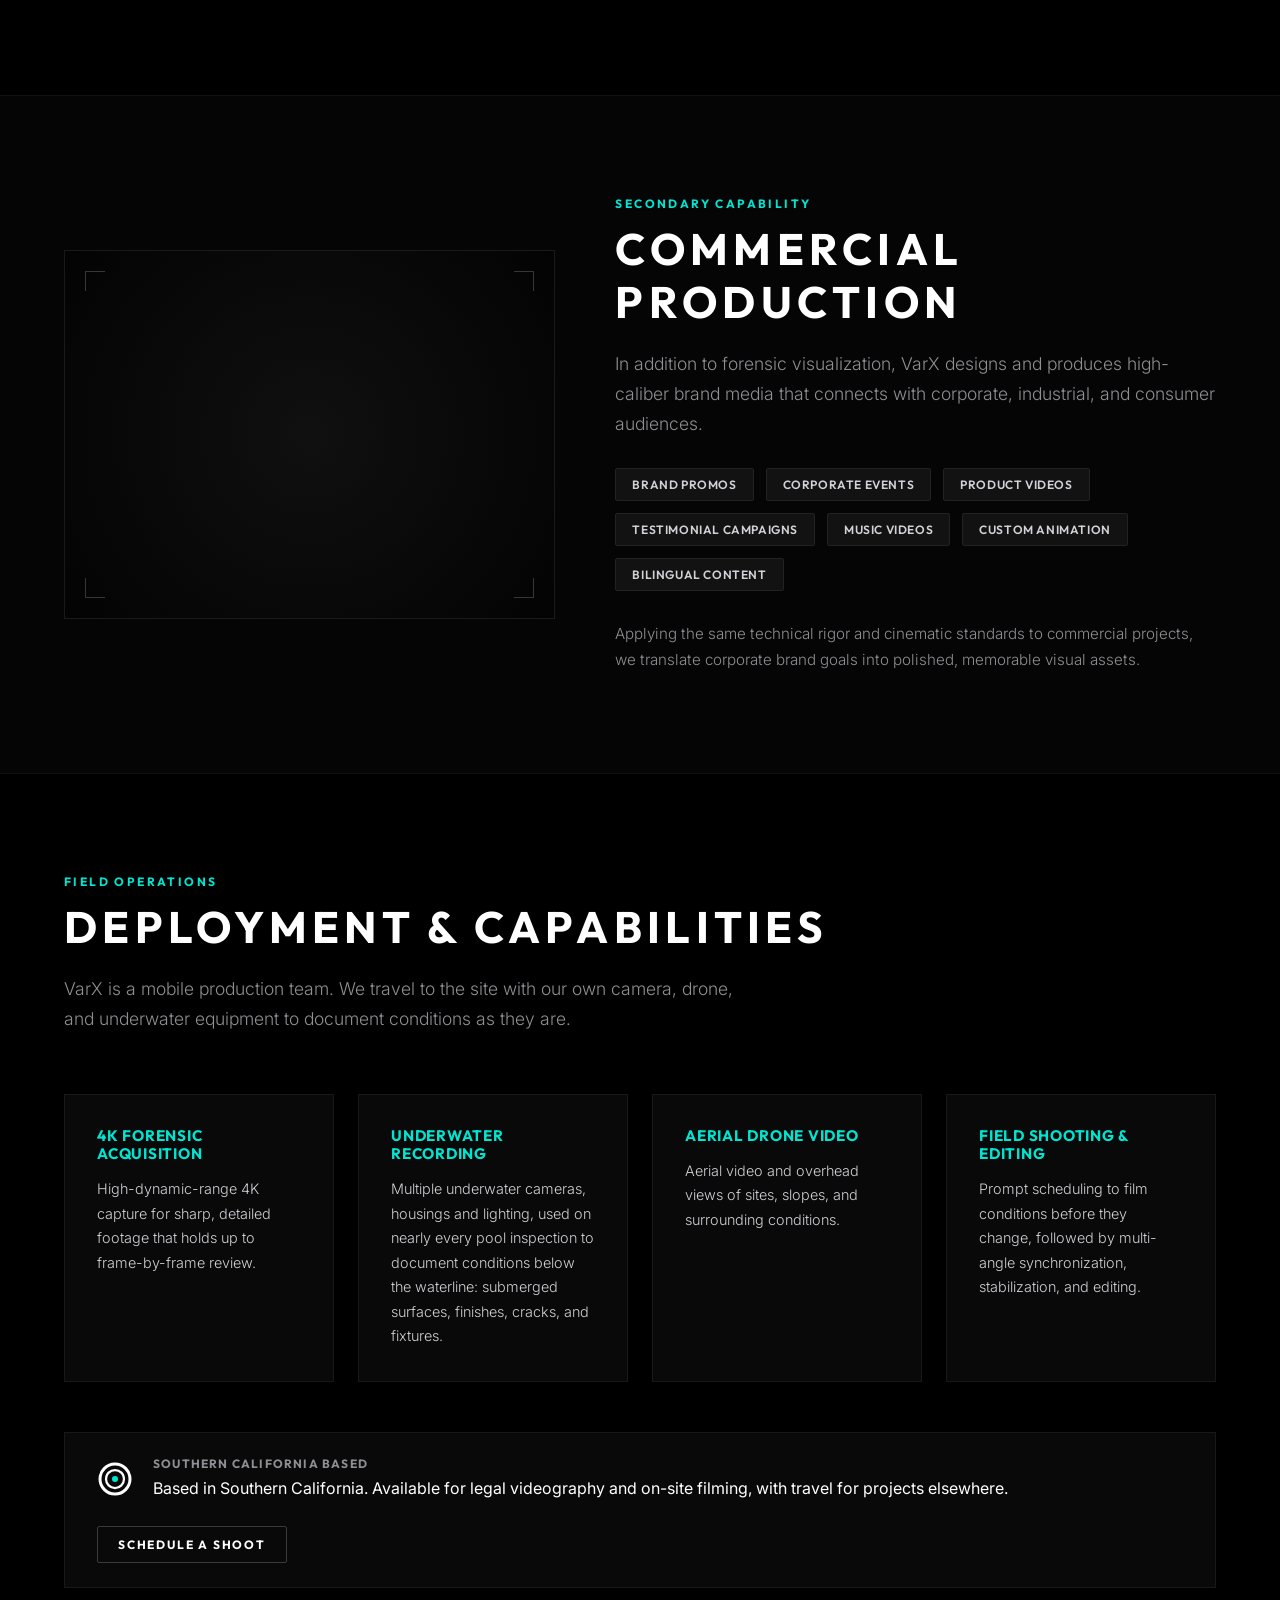
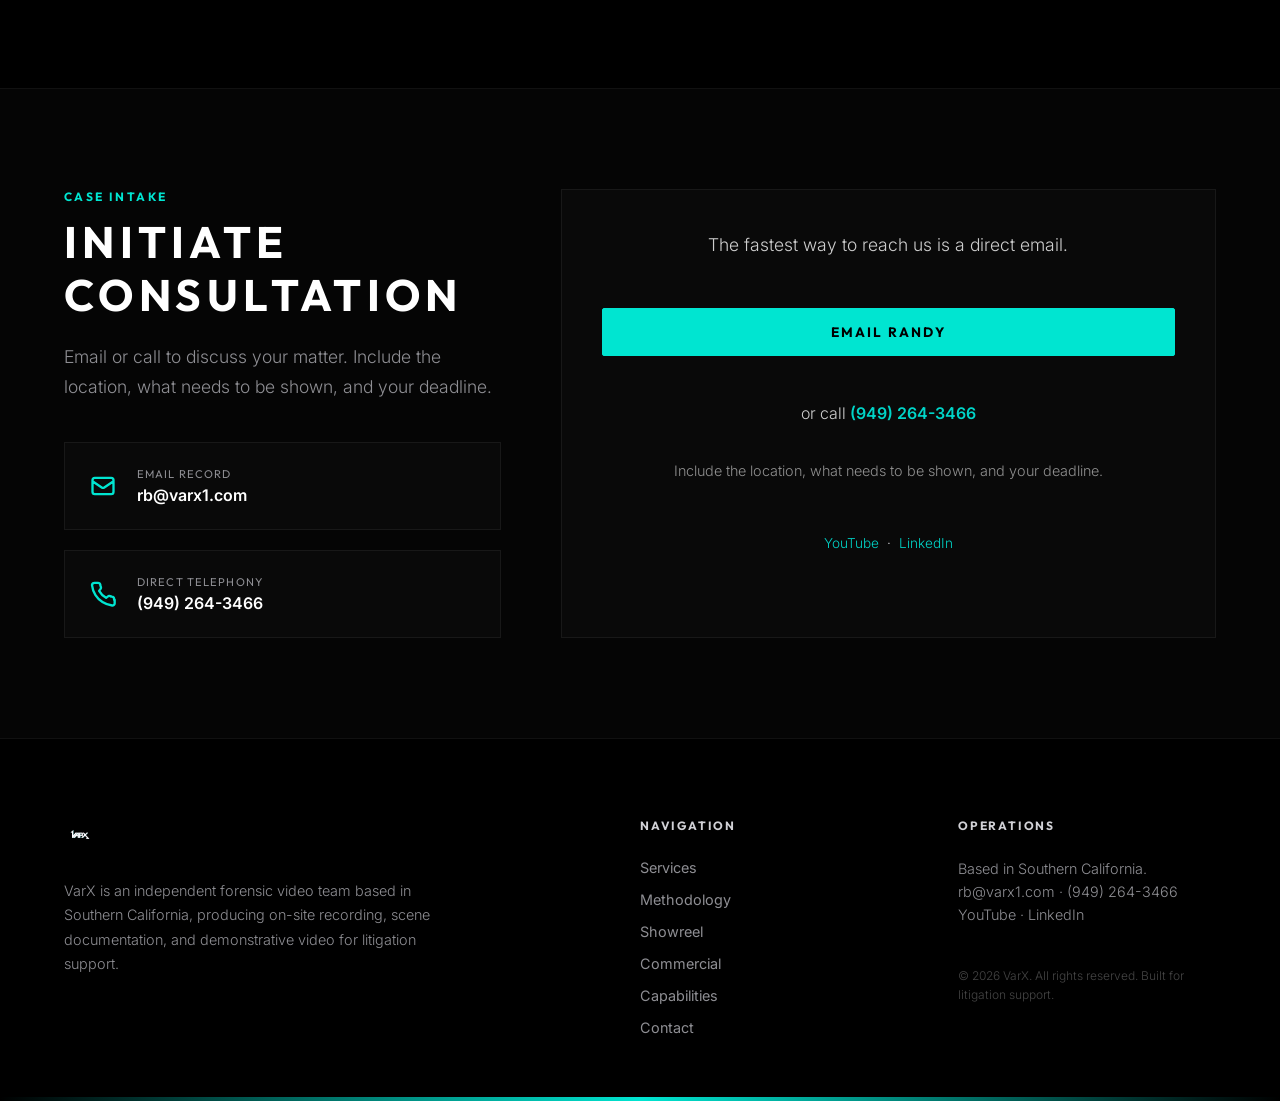
==== commit 79ccdf0b: "Underwater cameras: firm wording" ====
--- a/index.html
+++ b/index.html
@@ -430,7 +430,7 @@
 				</div>
 				<div class="capabilities-card" id="feat-underwater">
 					<h4>Underwater Recording</h4>
-					<p>Underwater housings and lighting to document conditions below the waterline, such as submerged surfaces, finishes, and fixtures.</p>
+					<p>Multiple underwater cameras, housings and lighting, used on nearly every pool inspection to document conditions below the waterline: submerged surfaces, finishes, cracks, and fixtures.</p>
 				</div>
 				<div class="capabilities-card" id="feat-aerial">
 					<h4>Aerial Drone Video</h4>
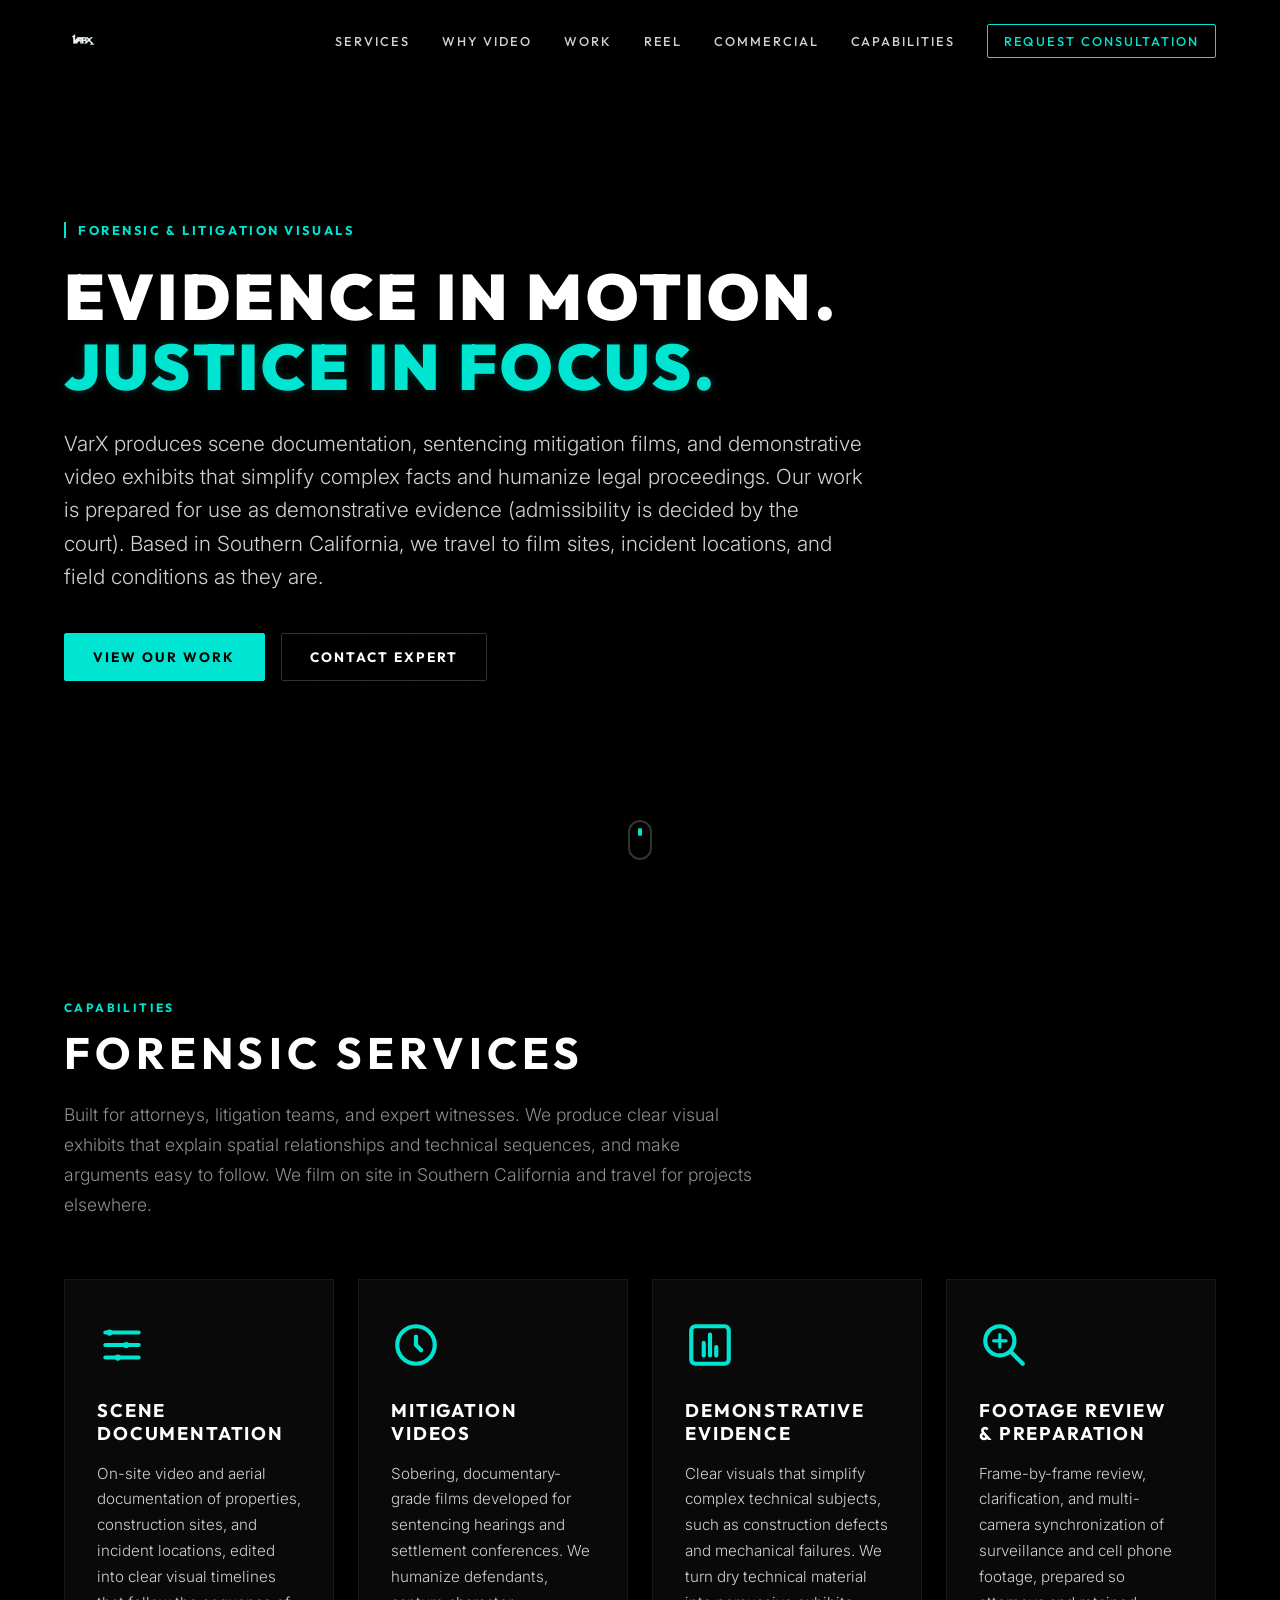
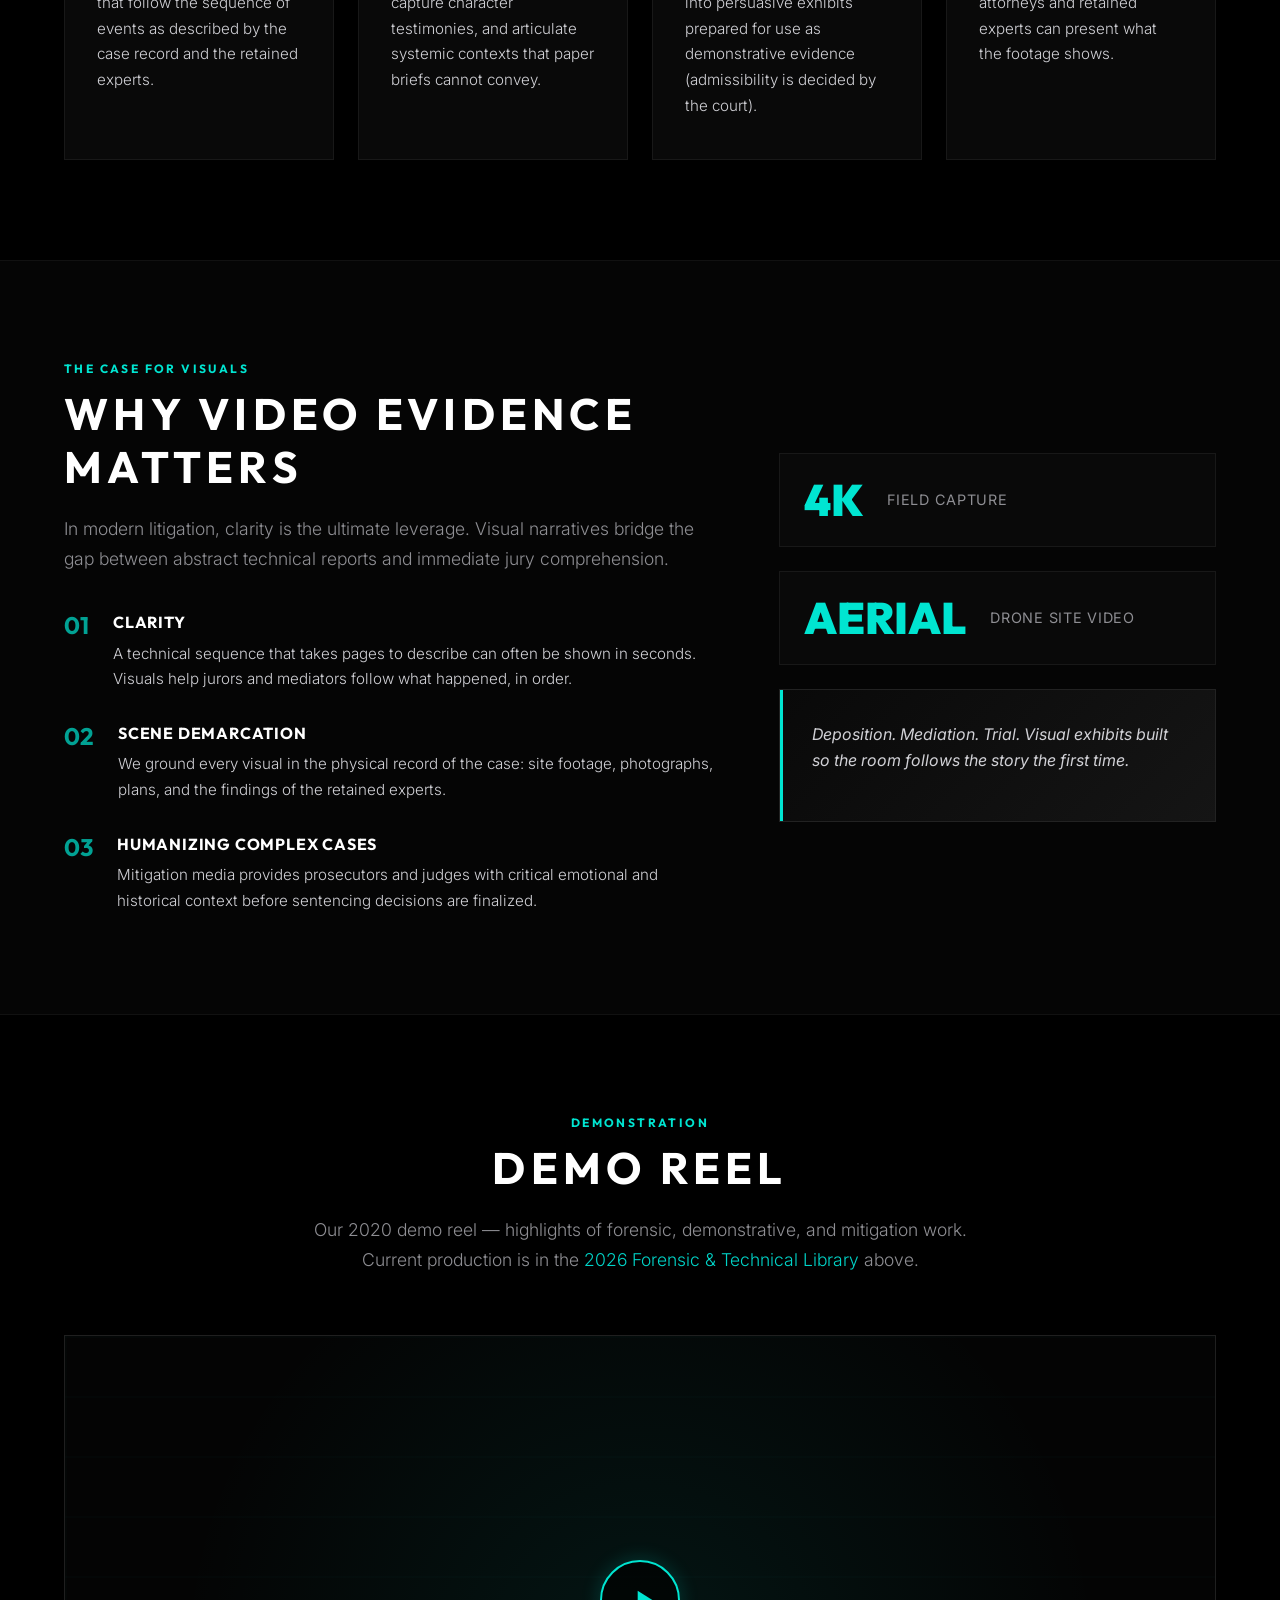
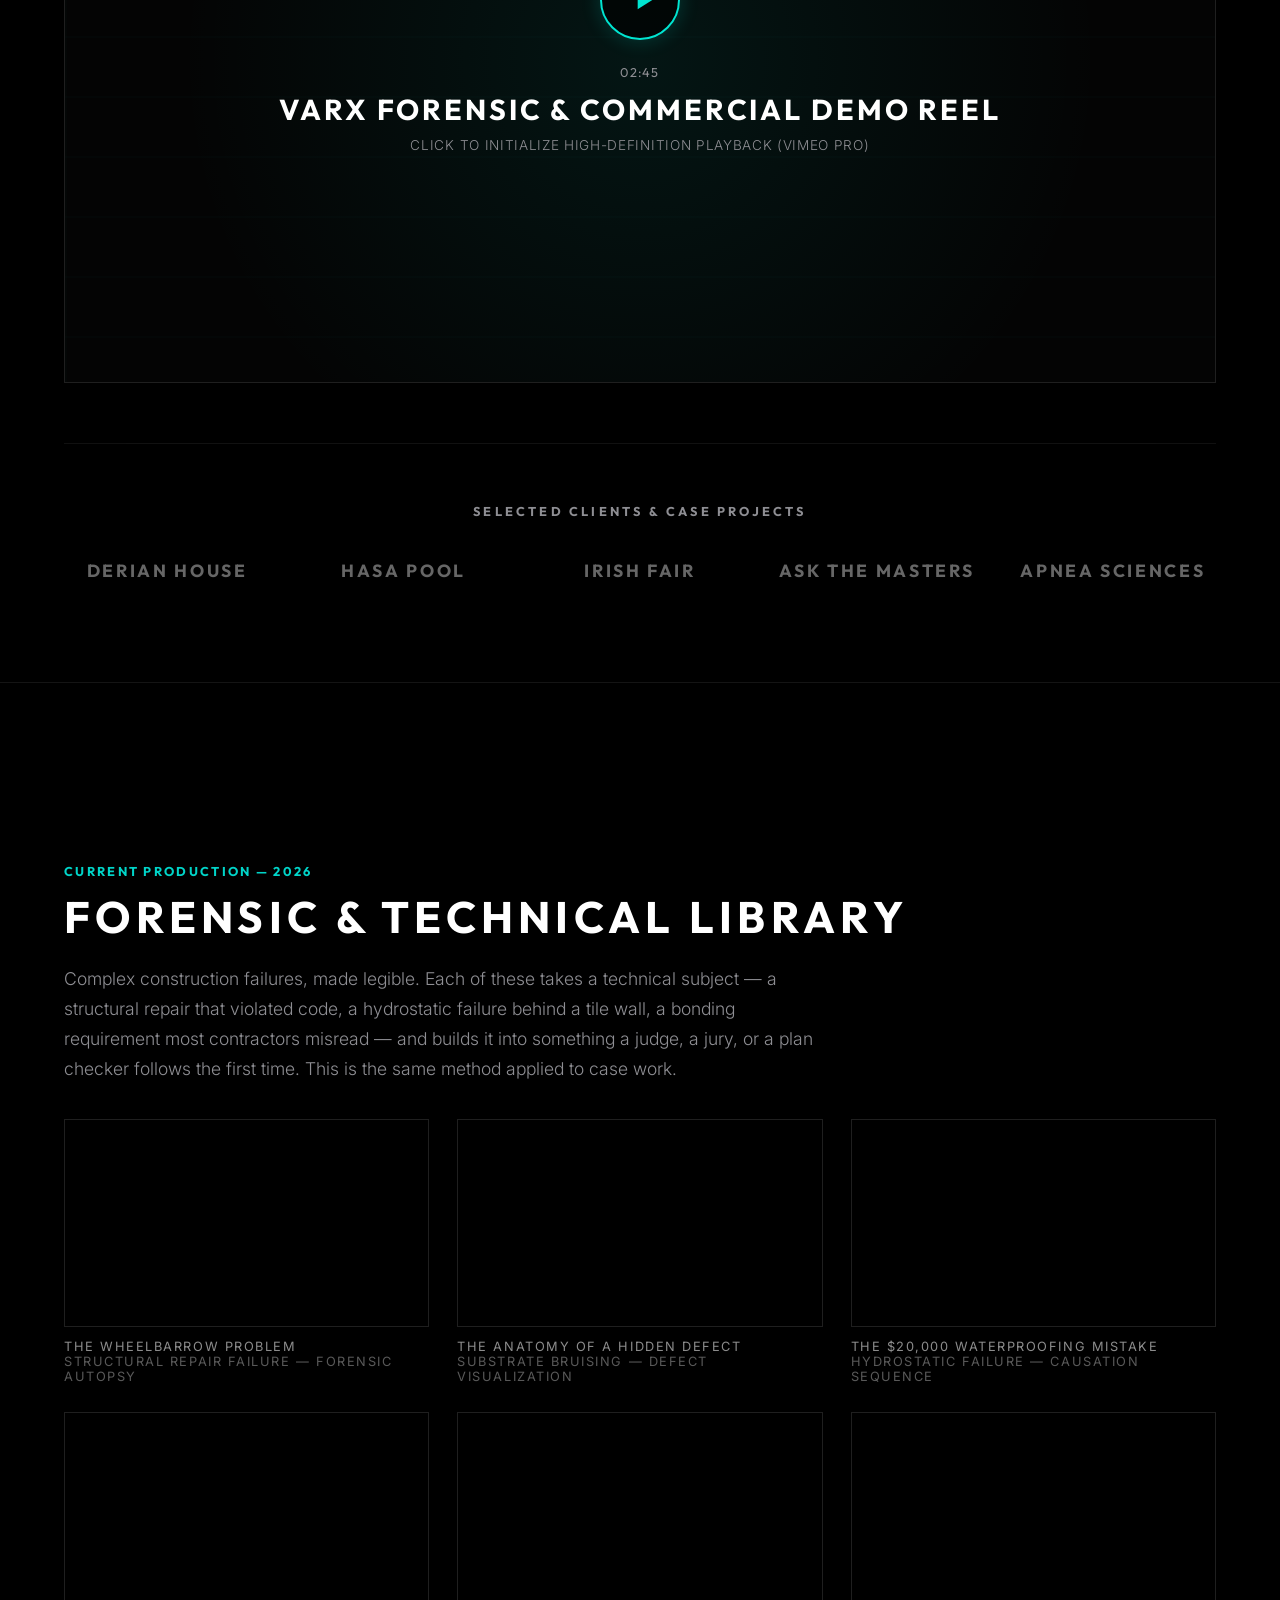
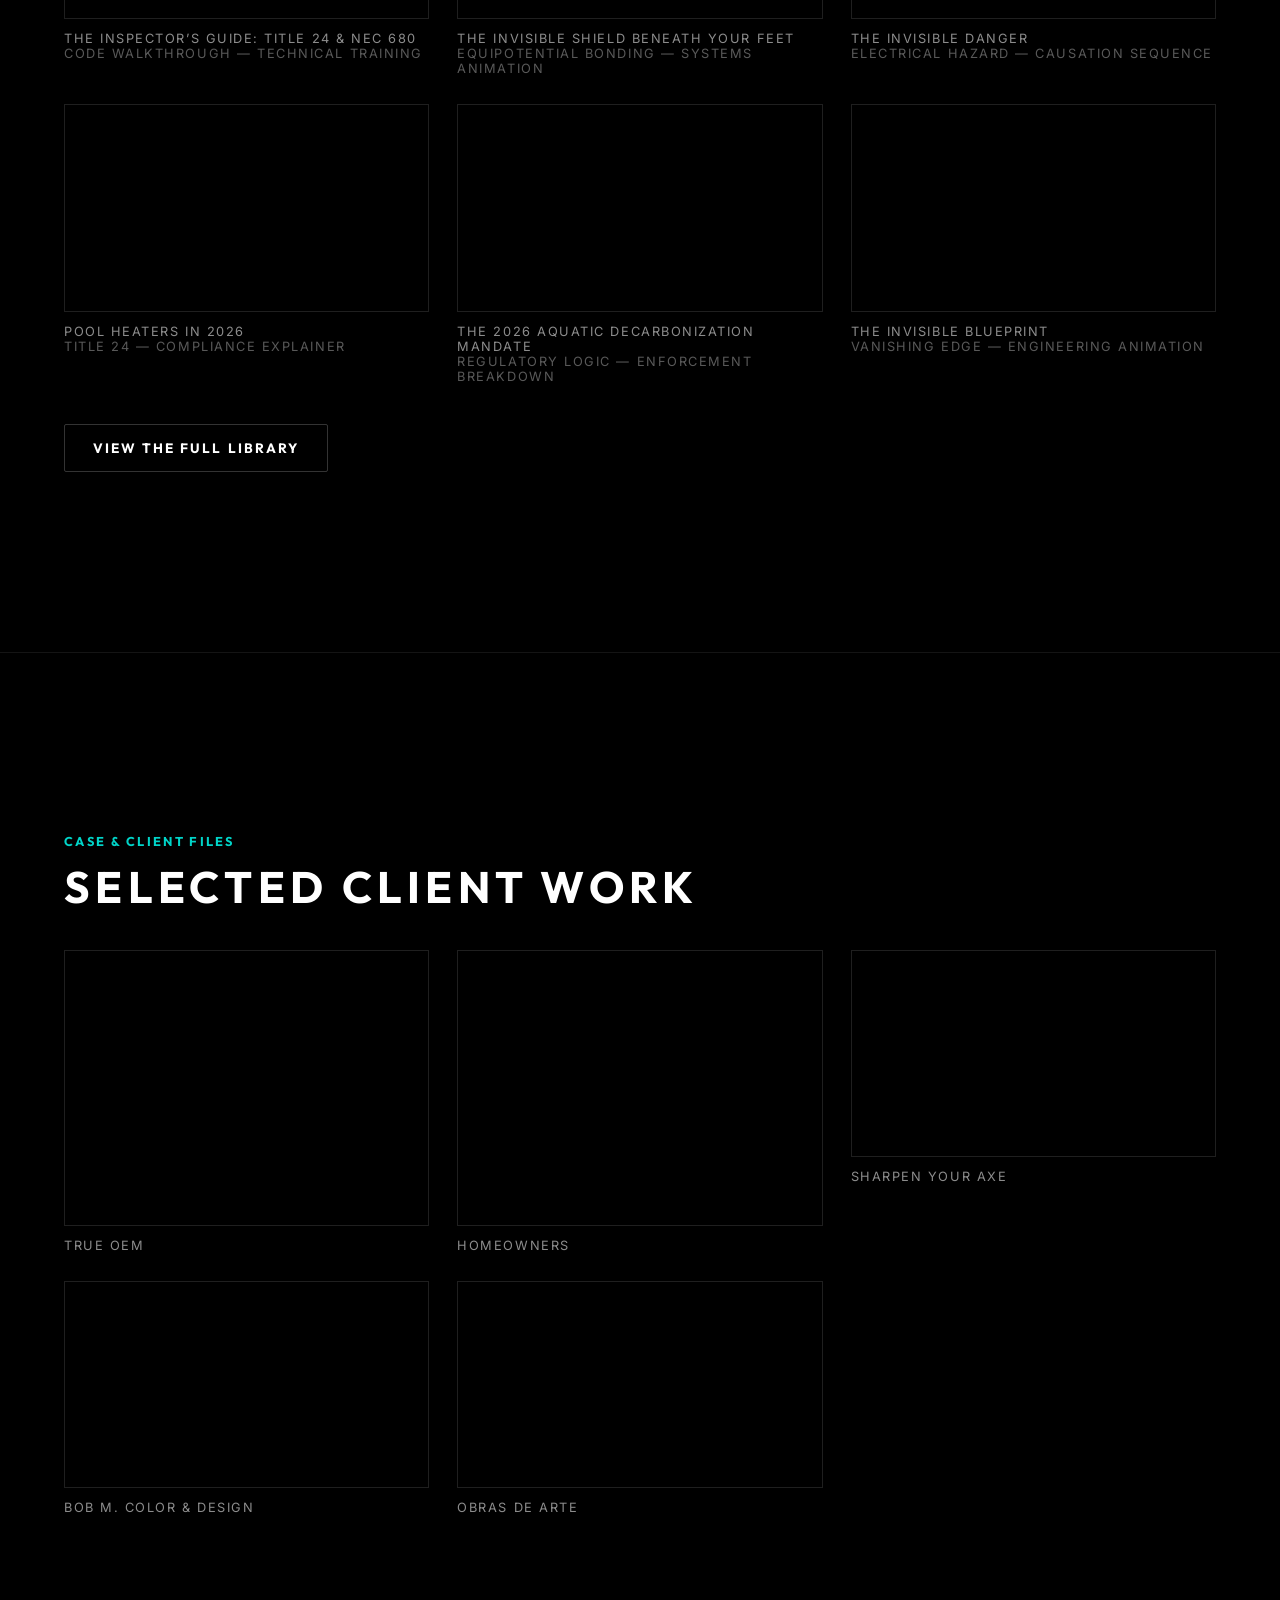
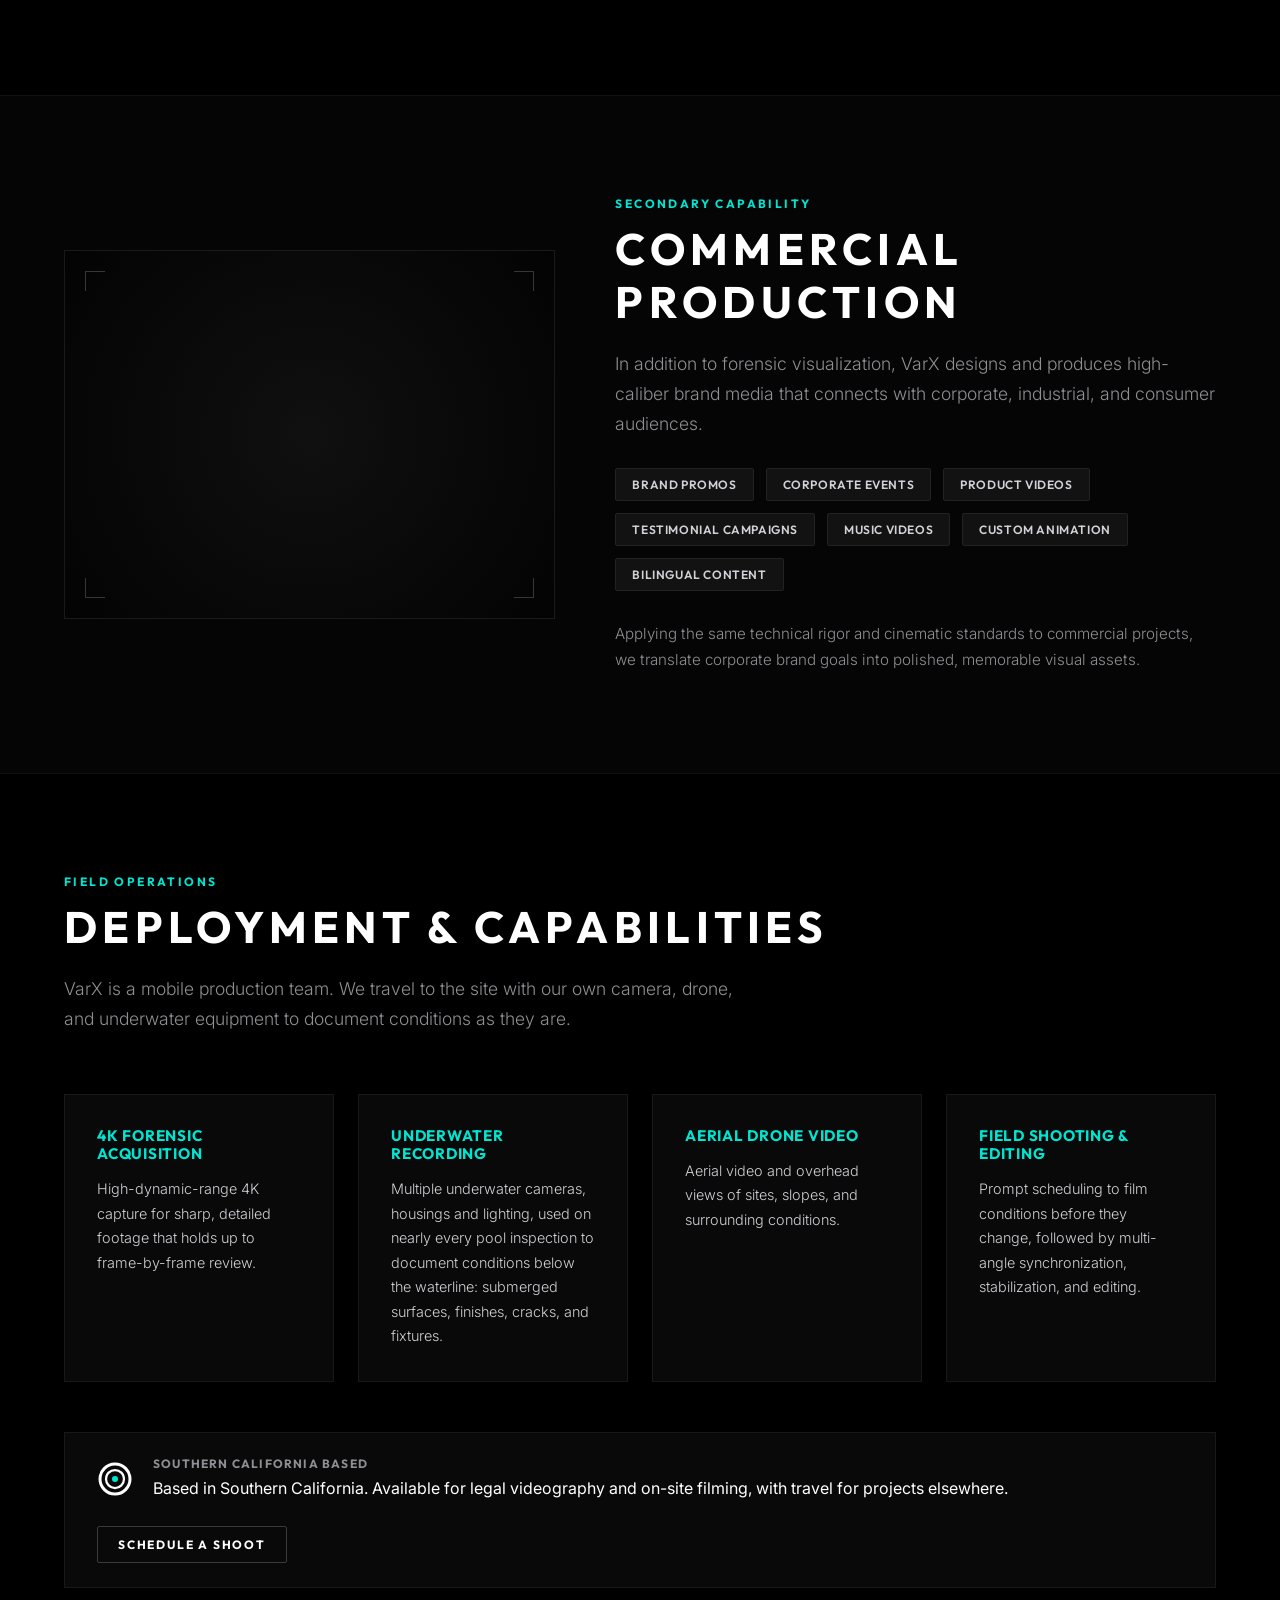
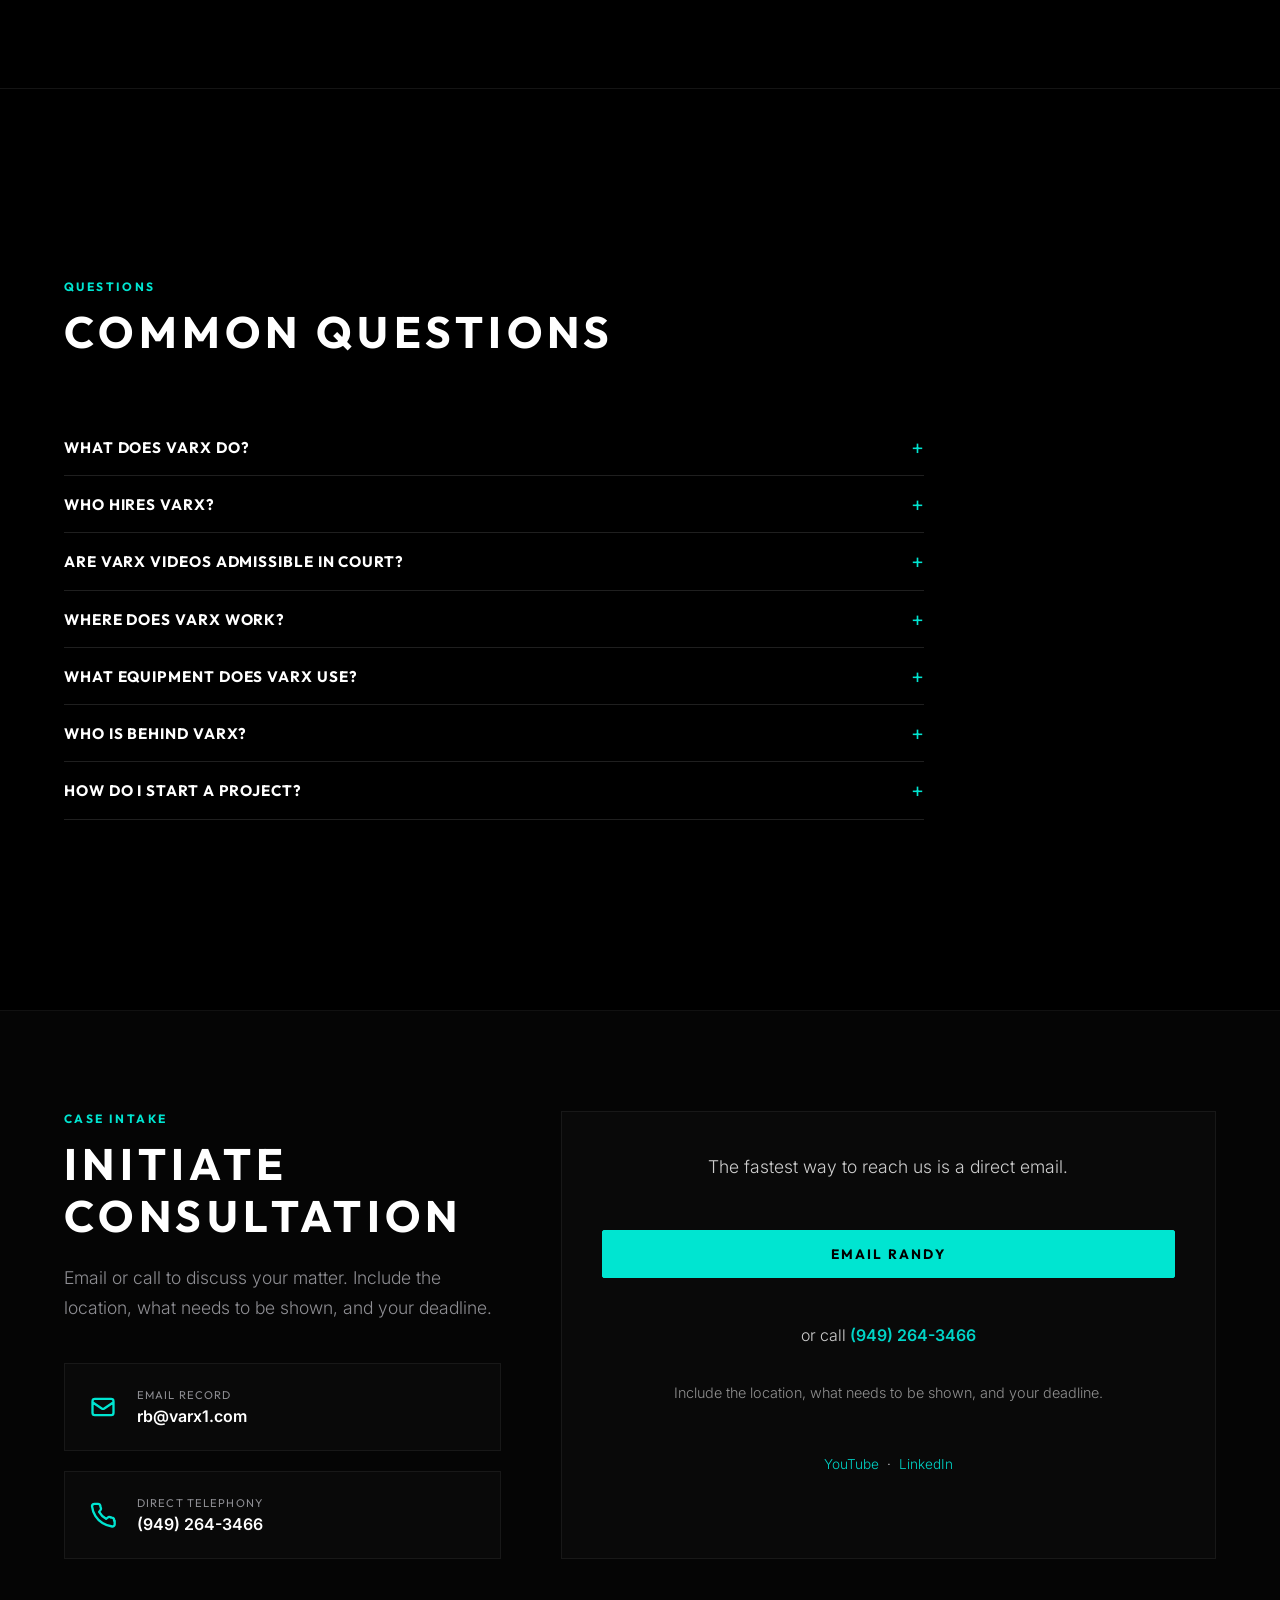
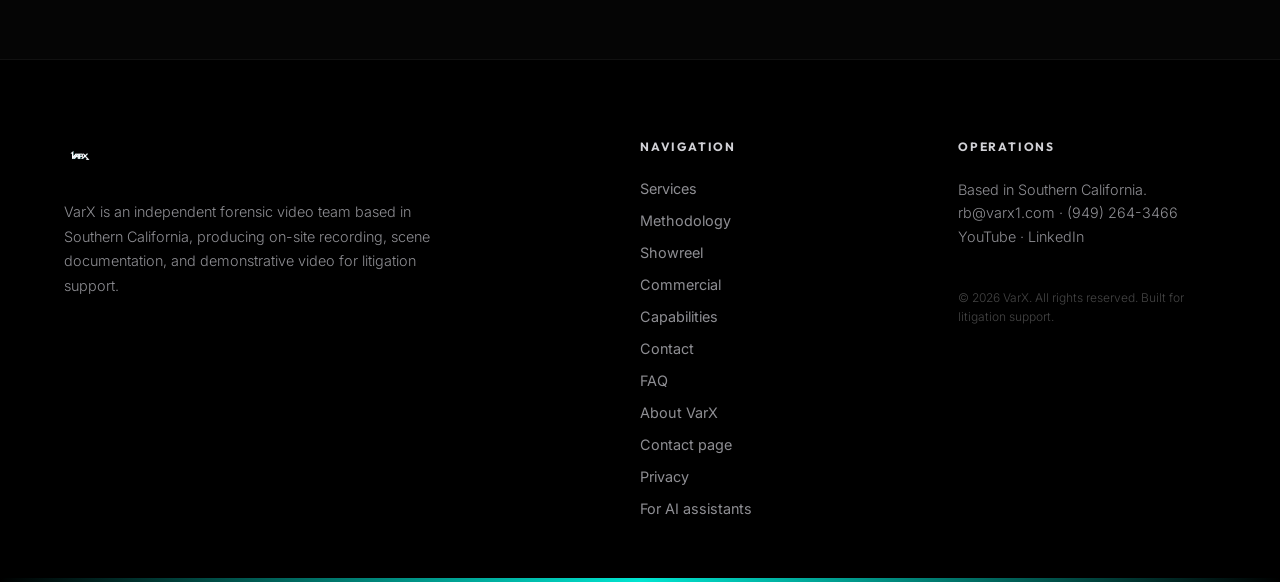
==== commit 421b8f2a: "AI-search readiness: heading order, structured data, About/Contact/Privacy pages, llms.txt, Markdown" ====
--- a/index.html
+++ b/index.html
@@ -4,7 +4,198 @@
 	<meta charset="UTF-8">
 	<meta name="viewport" content="width=device-width, initial-scale=1.0">
 	<meta name="description" content="VarX is a premier forensic video production team producing scene documentation, sentencing mitigation films, and demonstrative video exhibits for litigation teams.">
-	<title>VarX | Forensic Video Production & Demonstrative Exhibits</title>
+	<title>VarX | Forensic Video Production &amp; Demonstrative Exhibits for Litigation</title>
+	<meta name="keywords" content="forensic video production, demonstrative evidence video, litigation video exhibits, sentencing mitigation video, scene documentation, legal videography, construction defect video, drone site video, Southern California">
+	<link rel="canonical" href="https://varx1.com/">
+	<link rel="alternate" type="text/markdown" href="https://varx1.com/index.md" title="Markdown version of this page">
+	<link rel="help" type="text/plain" href="https://varx1.com/llms.txt" title="llms.txt: site guide for AI assistants">
+	<meta property="og:type" content="website">
+	<meta property="og:url" content="https://varx1.com/">
+	<meta property="og:title" content="VarX | Forensic Video Production &amp; Demonstrative Exhibits">
+	<meta property="og:description" content="Scene documentation, sentencing mitigation films and demonstrative video exhibits for attorneys and litigation teams. Southern California.">
+	<meta property="og:image" content="https://varx1.com/assets/brand/varx-logo-black-bg.png">
+	<meta name="twitter:card" content="summary_large_image">
+	<script type="application/ld+json">
+{
+ "@context": "https://schema.org",
+ "@graph": [
+  {
+   "@type": "ProfessionalService",
+   "@id": "https://varx1.com/#organization",
+   "name": "VarX",
+   "alternateName": "VarX Forensic Video",
+   "url": "https://varx1.com/",
+   "logo": "https://varx1.com/assets/brand/varx-logo-black-bg.png",
+   "image": "https://varx1.com/assets/brand/varx-logo-black-bg.png",
+   "description": "VarX is an independent forensic video studio in Southern California producing scene documentation, sentencing mitigation films, demonstrative video exhibits and footage review for attorneys, litigation teams and expert witnesses. It also produces commercial brand media.",
+   "telephone": "+1-949-264-3466",
+   "email": "rb@varx1.com",
+   "address": {
+    "@type": "PostalAddress",
+    "addressRegion": "CA",
+    "addressCountry": "US"
+   },
+   "areaServed": [
+    {
+     "@type": "AdministrativeArea",
+     "name": "Southern California"
+    },
+    {
+     "@type": "Country",
+     "name": "United States"
+    }
+   ],
+   "knowsAbout": [
+    "Forensic video production",
+    "Demonstrative evidence video",
+    "Litigation video exhibits",
+    "Sentencing mitigation videos",
+    "Scene documentation",
+    "Legal videography",
+    "Drone site video",
+    "Underwater video documentation",
+    "Surveillance and cell phone footage review",
+    "Construction defect visualization"
+   ],
+   "founder": {
+    "@type": "Person",
+    "@id": "https://exteriorart.com/#person",
+    "name": "Randy Beard",
+    "url": "https://exteriorart.com/"
+   },
+   "sameAs": [
+    "https://www.youtube.com/@varx1com",
+    "https://www.linkedin.com/company/varx-forensic-video"
+   ],
+   "hasOfferCatalog": {
+    "@type": "OfferCatalog",
+    "name": "Forensic and commercial video services",
+    "itemListElement": [
+     {
+      "@type": "Offer",
+      "itemOffered": {
+       "@type": "Service",
+       "name": "Scene documentation",
+       "serviceType": "Legal videography",
+       "description": "On-site video and aerial documentation of properties, construction sites and incident locations, edited into visual timelines that follow the case record."
+      }
+     },
+     {
+      "@type": "Offer",
+      "itemOffered": {
+       "@type": "Service",
+       "name": "Sentencing mitigation videos",
+       "serviceType": "Mitigation video",
+       "description": "Documentary-grade films for sentencing hearings and settlement conferences."
+      }
+     },
+     {
+      "@type": "Offer",
+      "itemOffered": {
+       "@type": "Service",
+       "name": "Demonstrative evidence video",
+       "serviceType": "Demonstrative exhibit",
+       "description": "Visual exhibits that explain construction defects, mechanical failures and technical sequences. Admissibility is decided by the court."
+      }
+     },
+     {
+      "@type": "Offer",
+      "itemOffered": {
+       "@type": "Service",
+       "name": "Footage review and preparation",
+       "serviceType": "Forensic video review",
+       "description": "Frame-by-frame review, clarification and multi-camera synchronization of surveillance and cell phone footage."
+      }
+     },
+     {
+      "@type": "Offer",
+      "itemOffered": {
+       "@type": "Service",
+       "name": "Commercial video production",
+       "serviceType": "Brand video production",
+       "description": "Brand promos, corporate events, product and testimonial videos, music videos, custom animation and bilingual content."
+      }
+     }
+    ]
+   }
+  },
+  {
+   "@type": "WebSite",
+   "@id": "https://varx1.com/#website",
+   "url": "https://varx1.com/",
+   "name": "VarX Forensic Video",
+   "publisher": {
+    "@id": "https://varx1.com/#organization"
+   },
+   "inLanguage": "en-US"
+  }
+ ]
+}
+	</script>
+	<script type="application/ld+json">
+{
+ "@context": "https://schema.org",
+ "@type": "FAQPage",
+ "mainEntity": [
+  {
+   "@type": "Question",
+   "name": "What does VarX do?",
+   "acceptedAnswer": {
+    "@type": "Answer",
+    "text": "VarX is a forensic video studio. It produces scene documentation, sentencing mitigation films, demonstrative video exhibits and footage review for attorneys, litigation teams and expert witnesses, and also produces commercial brand video."
+   }
+  },
+  {
+   "@type": "Question",
+   "name": "Who hires VarX?",
+   "acceptedAnswer": {
+    "@type": "Answer",
+    "text": "Attorneys, litigation teams and retained expert witnesses who need a technical sequence, a site condition or a person's story shown clearly at deposition, mediation, a sentencing hearing or trial."
+   }
+  },
+  {
+   "@type": "Question",
+   "name": "Are VarX videos admissible in court?",
+   "acceptedAnswer": {
+    "@type": "Answer",
+    "text": "VarX prepares its work for use as demonstrative evidence. Whether an exhibit is admitted is decided by the court. Every visual is grounded in the case record: site footage, photographs, plans and the findings of the retained experts."
+   }
+  },
+  {
+   "@type": "Question",
+   "name": "Where does VarX work?",
+   "acceptedAnswer": {
+    "@type": "Answer",
+    "text": "VarX is based in Southern California and films on site there. It travels for projects elsewhere, bringing its own camera, drone and underwater equipment."
+   }
+  },
+  {
+   "@type": "Question",
+   "name": "What equipment does VarX use?",
+   "acceptedAnswer": {
+    "@type": "Answer",
+    "text": "4K field cameras, aerial drones, and multiple underwater cameras with housings and lighting, used on nearly every pool inspection to document conditions below the waterline."
+   }
+  },
+  {
+   "@type": "Question",
+   "name": "Who is behind VarX?",
+   "acceptedAnswer": {
+    "@type": "Answer",
+    "text": "VarX is the forensic video studio of Randy Beard, a swimming pool and construction defect expert witness in the trade since 1979 (exteriorart.com). That construction background is why VarX's construction-defect exhibits are technically right."
+   }
+  },
+  {
+   "@type": "Question",
+   "name": "How do I start a project?",
+   "acceptedAnswer": {
+    "@type": "Answer",
+    "text": "Email rb@varx1.com or call (949) 264-3466 with the location, what needs to be shown, and your deadline."
+   }
+  }
+ ]
+}
+	</script>
 	<link rel="icon" type="image/png" href="assets/brand/varx-x-icon.png">
 	<!-- Google Fonts -->
 	<link rel="preconnect" href="https://fonts.googleapis.com">
@@ -152,21 +343,21 @@
 						<div class="benefit-item">
 							<span class="benefit-num">01</span>
 							<div class="benefit-detail">
-								<h4>Clarity</h4>
+								<h3>Clarity</h3>
 								<p>A technical sequence that takes pages to describe can often be shown in seconds. Visuals help jurors and mediators follow what happened, in order.</p>
 							</div>
 						</div>
 						<div class="benefit-item">
 							<span class="benefit-num">02</span>
 							<div class="benefit-detail">
-								<h4>Scene Demarcation</h4>
+								<h3>Scene Demarcation</h3>
 								<p>We ground every visual in the physical record of the case: site footage, photographs, plans, and the findings of the retained experts.</p>
 							</div>
 						</div>
 						<div class="benefit-item">
 							<span class="benefit-num">03</span>
 							<div class="benefit-detail">
-								<h4>Humanizing Complex Cases</h4>
+								<h3>Humanizing Complex Cases</h3>
 								<p>Mitigation media provides prosecutors and judges with critical emotional and historical context before sentencing decisions are finalized.</p>
 							</div>
 						</div>
@@ -234,7 +425,7 @@
 
 			<!-- Selected Clients / Portfolio references -->
 			<div class="clients-showcase">
-				<h4 class="clients-title">SELECTED CLIENTS & CASE PROJECTS</h4>
+				<h3 class="clients-title">SELECTED CLIENTS &amp; CASE PROJECTS</h3>
 				<div class="clients-list">
 					<div class="client-item"><span>DERIAN HOUSE</span></div>
 					<div class="client-item"><span>HASA POOL</span></div>
@@ -300,7 +491,7 @@
 				</figure>
 				<figure style="margin:0;">
 					<div style="padding:56.25% 0 0 0;position:relative;border:1px solid rgba(255,255,255,0.12);">
-						<iframe src="https://player.vimeo.com/video/1173853380?badge=0&amp;autopause=0&amp;player_id=0&amp;app_id=58479" loading="lazy" frameborder="0" allow="fullscreen; picture-in-picture; clipboard-write; encrypted-media; web-share" referrerpolicy="strict-origin-when-cross-origin" style="position:absolute;top:0;left:0;width:100%;height:100%;" title="The 2026 Aquatic Decarbonization Mandate"></iframe>
+						<iframe src="https://www.youtube.com/embed/6CKZo-o4RRM" loading="lazy" frameborder="0" allow="accelerometer; autoplay; clipboard-write; encrypted-media; gyroscope; picture-in-picture; web-share" allowfullscreen referrerpolicy="strict-origin-when-cross-origin" style="position:absolute;top:0;left:0;width:100%;height:100%;" title="The 2026 Aquatic Decarbonization Mandate"></iframe>
 					</div>
 					<figcaption style="margin-top:12px;font-size:0.8rem;letter-spacing:0.12em;text-transform:uppercase;color:rgba(255,255,255,0.55);">The 2026 Aquatic Decarbonization Mandate<br><span style="color:rgba(255,255,255,0.35);">Regulatory logic &mdash; enforcement breakdown</span></figcaption>
 				</figure>
@@ -425,19 +616,19 @@
 
 			<div class="capabilities-grid">
 				<div class="capabilities-card" id="feat-4k">
-					<h4>4K Forensic Acquisition</h4>
+					<h3>4K Forensic Acquisition</h3>
 					<p>High-dynamic-range 4K capture for sharp, detailed footage that holds up to frame-by-frame review.</p>
 				</div>
 				<div class="capabilities-card" id="feat-underwater">
-					<h4>Underwater Recording</h4>
+					<h3>Underwater Recording</h3>
 					<p>Multiple underwater cameras, housings and lighting, used on nearly every pool inspection to document conditions below the waterline: submerged surfaces, finishes, cracks, and fixtures.</p>
 				</div>
 				<div class="capabilities-card" id="feat-aerial">
-					<h4>Aerial Drone Video</h4>
+					<h3>Aerial Drone Video</h3>
 					<p>Aerial video and overhead views of sites, slopes, and surrounding conditions.</p>
 				</div>
 				<div class="capabilities-card" id="feat-sync">
-					<h4>Field Shooting & Editing</h4>
+					<h3>Field Shooting & Editing</h3>
 					<p>Prompt scheduling to film conditions before they change, followed by multi-angle synchronization, stabilization, and editing.</p>
 				</div>
 			</div>
@@ -452,11 +643,51 @@
 						</svg>
 					</div>
 					<div>
-						<h5>SOUTHERN CALIFORNIA BASED</h5>
+						<h3 class="address-heading">SOUTHERN CALIFORNIA BASED</h3>
 						<p>Based in Southern California. Available for legal videography and on-site filming, with travel for projects elsewhere.</p>
 					</div>
 				</div>
 				<a href="#contact" class="btn btn-secondary btn-sm" id="dispatch-link">SCHEDULE A SHOOT</a>
+			</div>
+		</div>
+	</section>
+
+	<!-- FAQ -->
+	<section class="faq-section-vx" id="faq">
+		<div class="section-container">
+			<div class="section-header">
+				<span class="section-subtitle">QUESTIONS</span>
+				<h2 class="section-title">COMMON QUESTIONS</h2>
+			</div>
+			<div class="faq-list-vx">
+				<details class="faq-item-vx">
+					<summary><h3 class="faq-q">What does VarX do?</h3></summary>
+					<p>VarX is a forensic video studio. It produces scene documentation, sentencing mitigation films, demonstrative video exhibits and footage review for attorneys, litigation teams and expert witnesses, and also produces commercial brand video.</p>
+				</details>
+				<details class="faq-item-vx">
+					<summary><h3 class="faq-q">Who hires VarX?</h3></summary>
+					<p>Attorneys, litigation teams and retained expert witnesses who need a technical sequence, a site condition or a person's story shown clearly at deposition, mediation, a sentencing hearing or trial.</p>
+				</details>
+				<details class="faq-item-vx">
+					<summary><h3 class="faq-q">Are VarX videos admissible in court?</h3></summary>
+					<p>VarX prepares its work for use as demonstrative evidence. Whether an exhibit is admitted is decided by the court. Every visual is grounded in the case record: site footage, photographs, plans and the findings of the retained experts.</p>
+				</details>
+				<details class="faq-item-vx">
+					<summary><h3 class="faq-q">Where does VarX work?</h3></summary>
+					<p>VarX is based in Southern California and films on site there. It travels for projects elsewhere, bringing its own camera, drone and underwater equipment.</p>
+				</details>
+				<details class="faq-item-vx">
+					<summary><h3 class="faq-q">What equipment does VarX use?</h3></summary>
+					<p>4K field cameras, aerial drones, and multiple underwater cameras with housings and lighting, used on nearly every pool inspection to document conditions below the waterline.</p>
+				</details>
+				<details class="faq-item-vx">
+					<summary><h3 class="faq-q">Who is behind VarX?</h3></summary>
+					<p>VarX is the forensic video studio of Randy Beard, a swimming pool and construction defect expert witness in the trade since 1979 (exteriorart.com). That construction background is why VarX's construction-defect exhibits are technically right.</p>
+				</details>
+				<details class="faq-item-vx">
+					<summary><h3 class="faq-q">How do I start a project?</h3></summary>
+					<p>Email rb@varx1.com or call (949) 264-3466 with the location, what needs to be shown, and your deadline.</p>
+				</details>
 			</div>
 		</div>
 	</section>
@@ -521,7 +752,7 @@
 			</div>
 			
 			<div class="footer-links-group">
-				<h5>NAVIGATION</h5>
+				<h2 class="footer-heading">NAVIGATION</h2>
 				<ul>
 					<li><a href="#services">Services</a></li>
 					<li><a href="#why-video">Methodology</a></li>
@@ -529,11 +760,16 @@
 					<li><a href="#commercial">Commercial</a></li>
 					<li><a href="#capabilities">Capabilities</a></li>
 					<li><a href="#contact">Contact</a></li>
+					<li><a href="#faq">FAQ</a></li>
+					<li><a href="about/">About VarX</a></li>
+					<li><a href="contact/">Contact page</a></li>
+					<li><a href="privacy/">Privacy</a></li>
+					<li><a href="llms.txt">For AI assistants</a></li>
 				</ul>
 			</div>
 
 			<div class="footer-info">
-				<h5>OPERATIONS</h5>
+				<h2 class="footer-heading">OPERATIONS</h2>
 				<p>Based in Southern California.<br><a href="mailto:rb@varx1.com?subject=Forensic%20video%20inquiry">rb@varx1.com</a> &middot; <a href="tel:+19492643466">(949) 264-3466</a><br><a href="https://www.youtube.com/@varx1com" target="_blank" rel="noopener">YouTube</a> &middot; <a href="https://www.linkedin.com/company/varx-forensic-video" target="_blank" rel="noopener">LinkedIn</a></p>
 				<p class="footer-legal">&copy; 2026 VarX. All rights reserved. Built for litigation support.</p>
 			</div>
--- a/index.css
+++ b/index.css
@@ -1309,3 +1309,18 @@
 		gap: 40px;
 	}
 }
+
+/* --- AI-readiness pass 2026-11-07: tag changes keep the same look --- */
+.benefit-detail h3 { font-size: 1rem; margin-bottom: 8px; letter-spacing: 0.05em; }
+.capabilities-card h3 { font-size: 0.95rem; color: var(--teal-color); margin-bottom: 14px; letter-spacing: 0.05em; }
+.address-details .address-heading { font-size: 0.75rem; letter-spacing: 0.1em; color: var(--text-muted); margin-bottom: 4px; }
+.footer-links-group .footer-heading, .footer-info .footer-heading { font-size: 0.75rem; letter-spacing: 0.15em; color: var(--text-muted-light); margin-bottom: 24px; }
+.faq-section-vx { padding: 90px 0; background: #000; border-top: 1px solid rgba(255,255,255,0.08); }
+.faq-list-vx { max-width: 860px; margin-top: 32px; }
+.faq-item-vx { border-bottom: 1px solid rgba(255,255,255,0.12); padding: 18px 0; }
+.faq-item-vx summary { cursor: pointer; list-style: none; }
+.faq-item-vx summary::-webkit-details-marker { display: none; }
+.faq-item-vx summary::after { content: "+"; float: right; color: var(--teal-color); font-size: 1.25rem; line-height: 1; }
+.faq-item-vx[open] summary::after { content: "\2212"; }
+.faq-item-vx .faq-q { display: inline; font-size: 0.95rem; letter-spacing: 0.06em; color: #fff; }
+.faq-item-vx p { margin-top: 12px; max-width: 75ch; }
